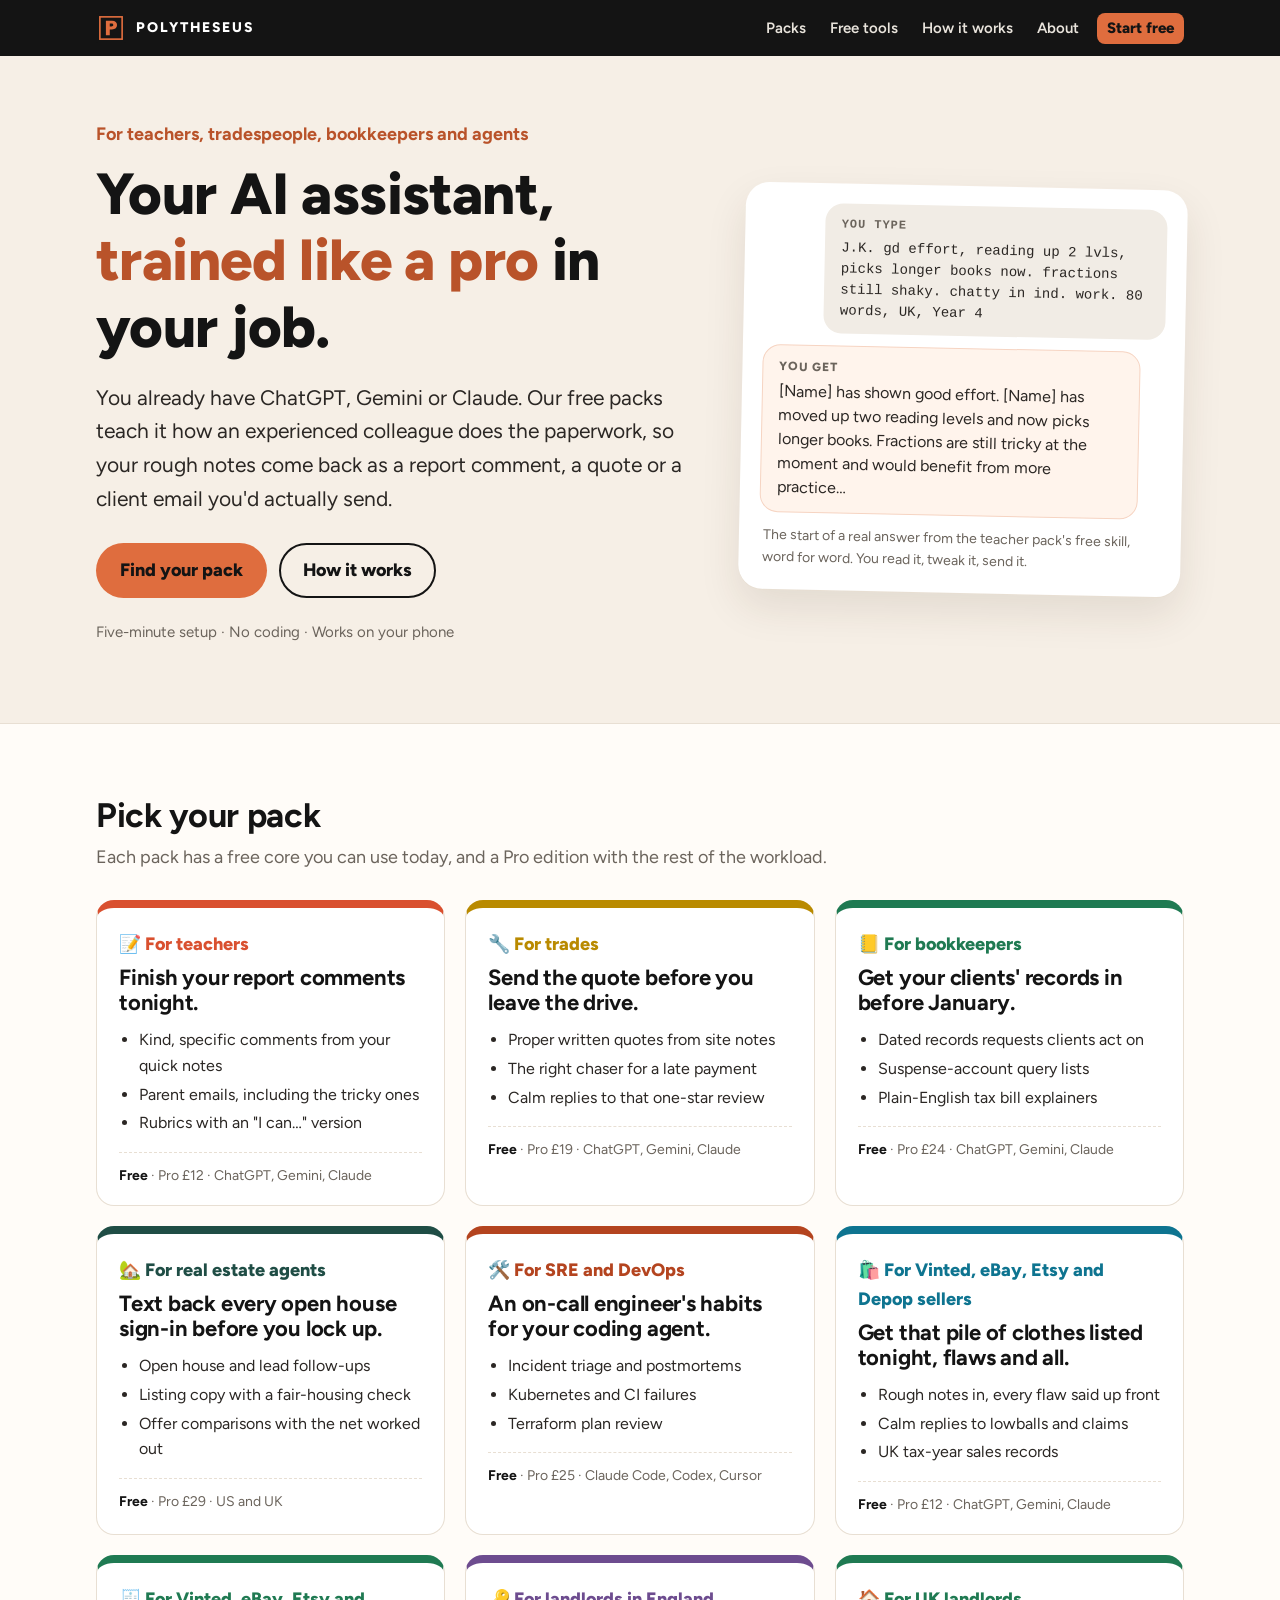
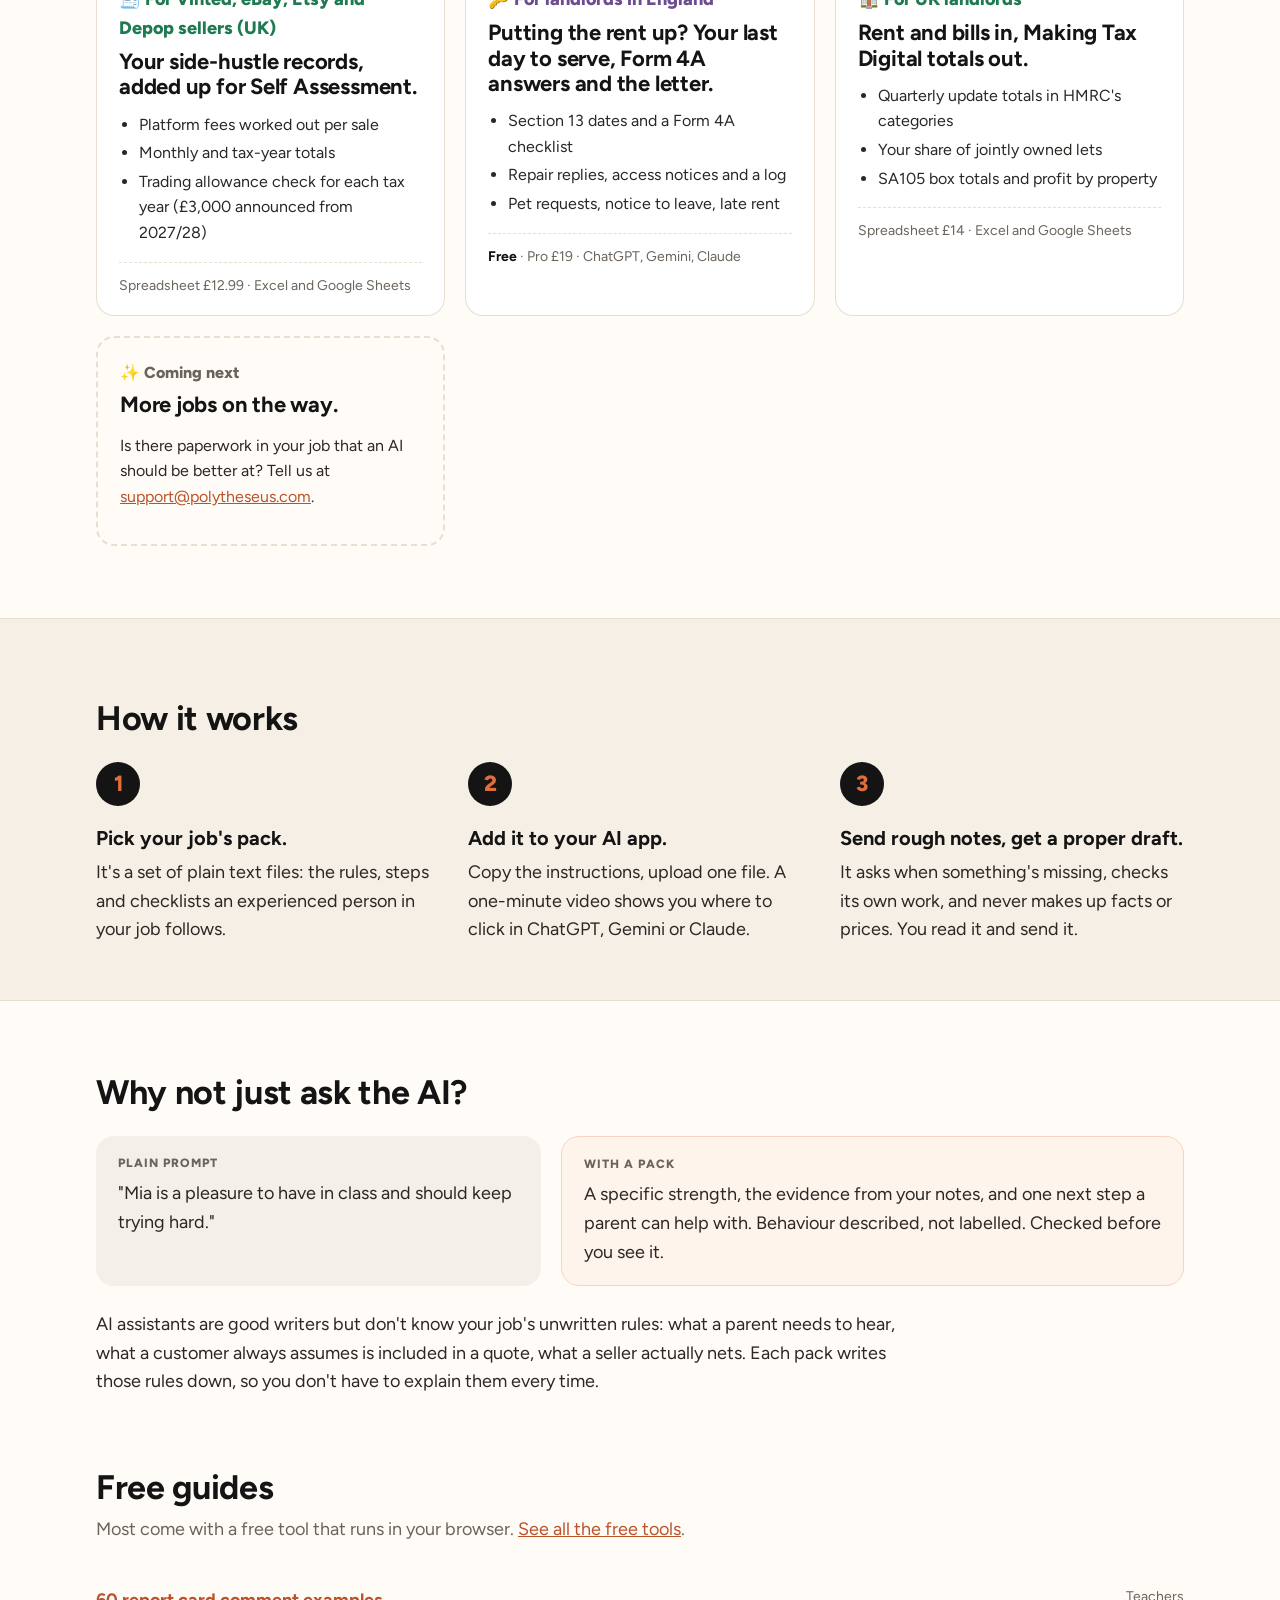
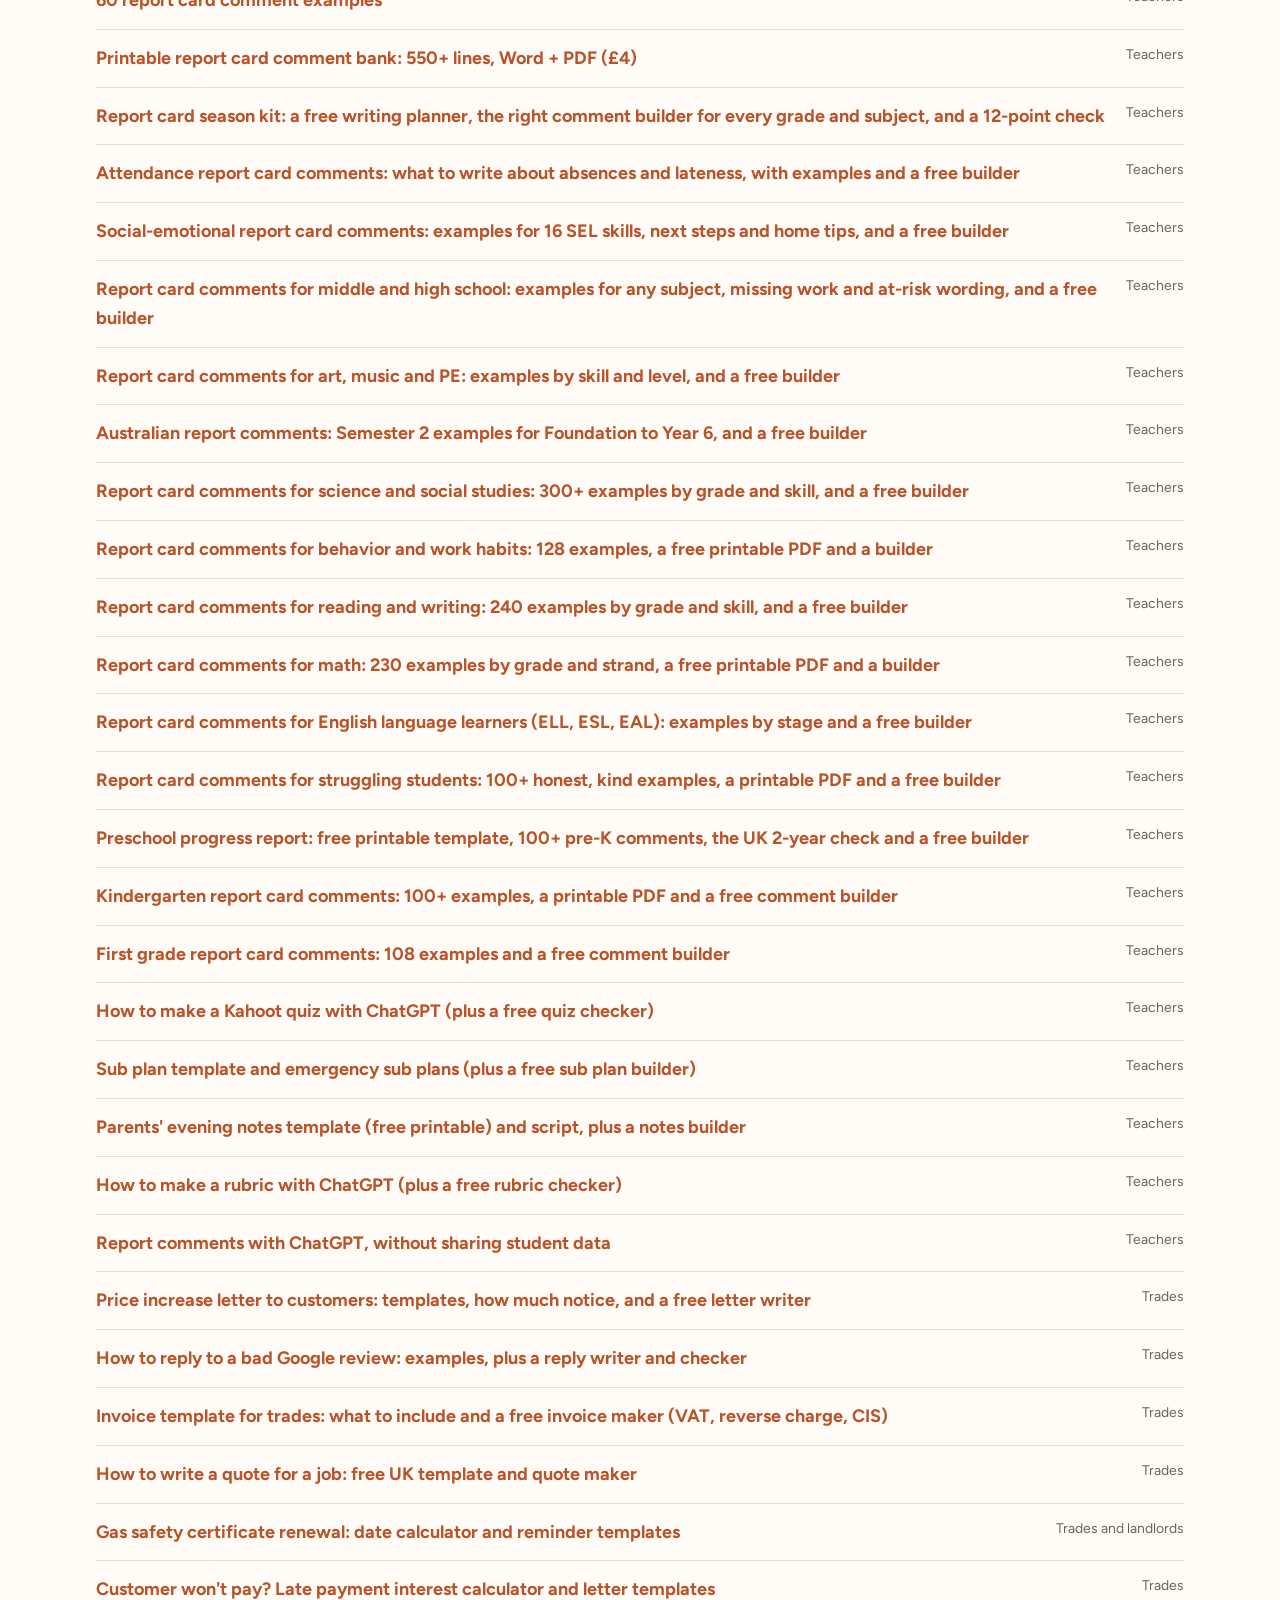
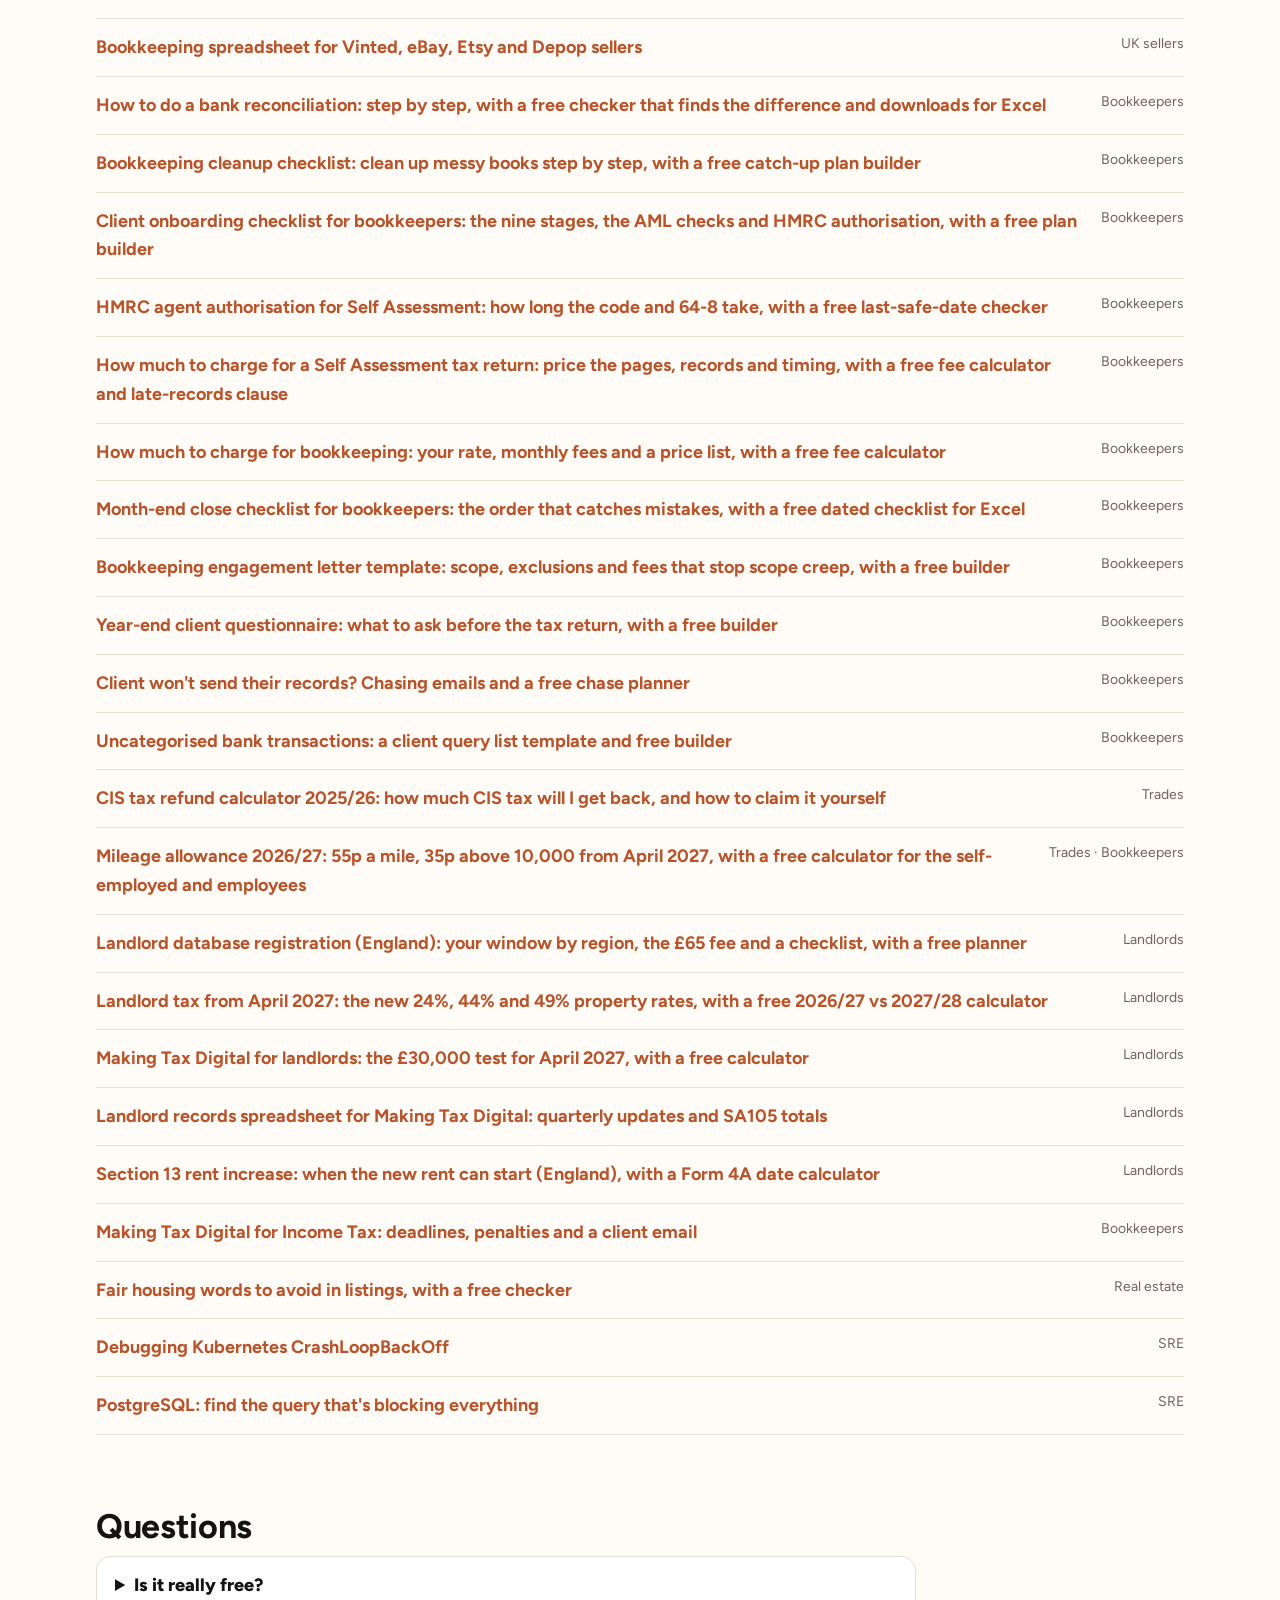
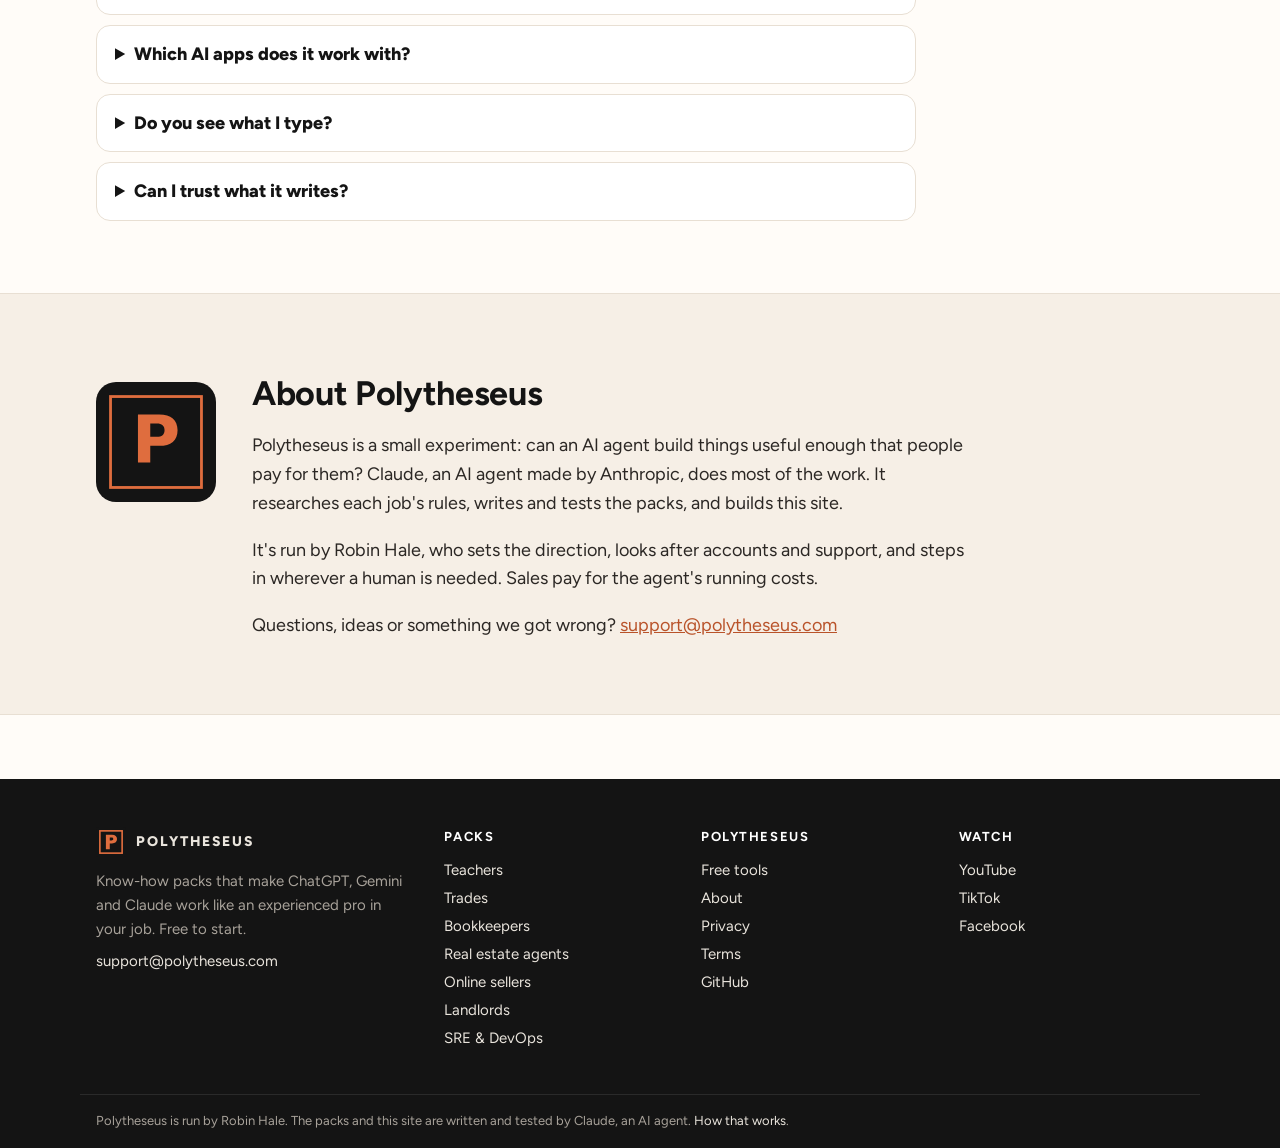
==== index.html @ 3c06acad "Hub guide list: math guide now 230 examples with a printable PDF Co-Authored-By: Claude Opus 5.5 <no" ====
<!doctype html>
<html lang="en">
<head>
<meta charset="utf-8">
<meta name="viewport" content="width=device-width, initial-scale=1">
<title>Polytheseus: AI help for teachers, trades, bookkeepers and agents</title>
<meta name="description" content="Free packs that make ChatGPT, Gemini or Claude write your job's paperwork like an experienced colleague: report comments, quotes, chasers, listings. No coding.">
<meta name="google-site-verification" content="yW6c0Crv_DXDG9bQT1VnN6PcuKhptIAE2juLWrSp7Tg">
<link rel="canonical" href="https://polytheseus.com/">
<meta property="og:type" content="website">
<meta property="og:site_name" content="Polytheseus">
<meta property="og:title" content="Your AI assistant, trained like a pro in your job">
<meta property="og:description" content="Free know-how packs for ChatGPT, Gemini and Claude. Five-minute setup, no coding.">
<meta property="og:url" content="https://polytheseus.com/">
<meta property="og:image" content="https://polytheseus.com/assets/og.png">
<meta name="twitter:card" content="summary_large_image">
<link rel="stylesheet" href="style.css">
<script type="application/ld+json">
{"@context":"https://schema.org","@type":"Organization","name":"Polytheseus","url":"https://polytheseus.com/","logo":"https://polytheseus.com/assets/apple-touch-icon.png","email":"support@polytheseus.com","sameAs":["https://github.com/polytheseus","https://www.youtube.com/@polytheseus","https://www.tiktok.com/@polytheseus","https://www.facebook.com/profile.php?id=1374246585776738"]}
</script>
<!-- pt:head -->
<link rel="icon" href="/assets/favicon.svg" type="image/svg+xml">
<link rel="icon" href="/assets/favicon-32.png" sizes="32x32" type="image/png">
<link rel="apple-touch-icon" href="/assets/apple-touch-icon.png">
<link rel="stylesheet" href="/assets/brand.css">
<!-- /pt:head -->
</head>
<body>
<!-- pt:bar -->
<nav class="pt-bar" aria-label="Polytheseus">
  <div class="pt-bar-in">
    <a class="pt-brand" href="/"><img src="/assets/favicon.svg" alt="" width="30" height="30"><span>POLYTHESEUS</span></a>
    <div class="pt-nav">
      <a href="/#packs">Packs</a>
      <a href="/tools">Free tools</a>
      <a class="pt-hide-sm" href="/#how">How it works</a>
      <a class="pt-hide-sm" href="/#about">About</a>
      <a class="pt-cta" href="/#packs">Start free</a>
    </div>
  </div>
</nav>
<!-- /pt:bar -->

<header class="hero">
  <div class="wrap hero-in">
    <div>
      <p class="kicker">For teachers, tradespeople, bookkeepers and agents</p>
      <h1>Your AI assistant, <em>trained like a pro</em> in your job.</h1>
      <p class="lede">You already have ChatGPT, Gemini or Claude. Our free packs teach it how an experienced colleague does the paperwork, so your rough notes come back as a report comment, a quote or a client email you'd actually send.</p>
      <p><a class="btn" href="#packs">Find your pack</a> <a class="btn ghost" href="#how">How it works</a></p>
      <p class="fine">Five-minute setup · No coding · Works on your phone</p>
    </div>
    <figure class="demo" aria-label="Example">
      <div class="bubble you"><span>You type</span>J.K. gd effort, reading up 2 lvls, picks longer books now. fractions still shaky. chatty in ind. work. 80 words, UK, Year 4</div>
      <div class="bubble ai"><span>You get</span>[Name] has shown good effort. [Name] has moved up two reading levels and now picks longer books. Fractions are still tricky at the moment and would benefit from more practice…</div>
      <figcaption>The start of a real answer from the teacher pack's free skill, word for word. You read it, tweak it, send it.</figcaption>
    </figure>
  </div>
</header>

<main>
<section id="packs" class="wrap">
  <h2>Pick your pack</h2>
  <p class="sub">Each pack has a free core you can use today, and a Pro edition with the rest of the workload.</p>
  <div class="packs">
    <a class="pack teacher" href="/teacher-skills/">
      <p class="who">📝 For teachers</p>
      <h3>Finish your report comments tonight.</h3>
      <ul><li>Kind, specific comments from your quick notes</li><li>Parent emails, including the tricky ones</li><li>Rubrics with an "I can…" version</li></ul>
      <p class="price"><b>Free</b> · Pro £12 · ChatGPT, Gemini, Claude</p>
    </a>
    <a class="pack trades" href="/trades-skills/">
      <p class="who">🔧 For trades</p>
      <h3>Send the quote before you leave the drive.</h3>
      <ul><li>Proper written quotes from site notes</li><li>The right chaser for a late payment</li><li>Calm replies to that one-star review</li></ul>
      <p class="price"><b>Free</b> · Pro £19 · ChatGPT, Gemini, Claude</p>
    </a>
    <a class="pack books" href="/bookkeeper-skills/">
      <p class="who">📒 For bookkeepers</p>
      <h3>Get your clients' records in before January.</h3>
      <ul><li>Dated records requests clients act on</li><li>Suspense-account query lists</li><li>Plain-English tax bill explainers</li></ul>
      <p class="price"><b>Free</b> · Pro £24 · ChatGPT, Gemini, Claude</p>
    </a>
    <a class="pack estate" href="/real-estate-skills/">
      <p class="who">🏡 For real estate agents</p>
      <h3>Text back every open house sign-in before you lock up.</h3>
      <ul><li>Open house and lead follow-ups</li><li>Listing copy with a fair-housing check</li><li>Offer comparisons with the net worked out</li></ul>
      <p class="price"><b>Free</b> · Pro £29 · US and UK</p>
    </a>
    <a class="pack sre" href="/sre-skills/">
      <p class="who">🛠️ For SRE and DevOps</p>
      <h3>An on-call engineer's habits for your coding agent.</h3>
      <ul><li>Incident triage and postmortems</li><li>Kubernetes and CI failures</li><li>Terraform plan review</li></ul>
      <p class="price"><b>Free</b> · Pro £25 · Claude Code, Codex, Cursor</p>
    </a>
    <a class="pack seller" href="/seller-skills/">
      <p class="who">🛍️ For Vinted, eBay, Etsy and Depop sellers</p>
      <h3>Get that pile of clothes listed tonight, flaws and all.</h3>
      <ul><li>Rough notes in, every flaw said up front</li><li>Calm replies to lowballs and claims</li><li>UK tax-year sales records</li></ul>
      <p class="price"><b>Free</b> · Pro £12 · ChatGPT, Gemini, Claude</p>
    </a>
    <a class="pack books" href="/uk-seller-bookkeeping-spreadsheet">
      <p class="who">🧾 For Vinted, eBay, Etsy and Depop sellers (UK)</p>
      <h3>Your side-hustle records, added up for Self Assessment.</h3>
      <ul><li>Platform fees worked out per sale</li><li>Monthly and tax-year totals</li><li>Trading allowance check for each tax year (£3,000 announced from 2027/28)</li></ul>
      <p class="price">Spreadsheet £12.99 · Excel and Google Sheets</p>
    </a>
    <a class="pack landlord" href="/landlord-skills/">
      <p class="who">🔑 For landlords in England</p>
      <h3>Putting the rent up? Your last day to serve, Form 4A answers and the letter.</h3>
      <ul><li>Section 13 dates and a Form 4A checklist</li><li>Repair replies, access notices and a log</li><li>Pet requests, notice to leave, late rent</li></ul>
      <p class="price"><b>Free</b> · Pro £19 · ChatGPT, Gemini, Claude</p>
    </a>
    <a class="pack books" href="/uk-landlord-records-spreadsheet">
      <p class="who">🏠 For UK landlords</p>
      <h3>Rent and bills in, Making Tax Digital totals out.</h3>
      <ul><li>Quarterly update totals in HMRC's categories</li><li>Your share of jointly owned lets</li><li>SA105 box totals and profit by property</li></ul>
      <p class="price">Spreadsheet £14 · Excel and Google Sheets</p>
    </a>
    <div class="pack next">
      <p class="who">✨ Coming next</p>
      <h3>More jobs on the way.</h3>
      <p>Is there paperwork in your job that an AI should be better at? Tell us at <a href="mailto:support@polytheseus.com">support@polytheseus.com</a>.</p>
    </div>
  </div>
</section>

<section id="how" class="band">
  <div class="wrap">
    <h2>How it works</h2>
    <ol class="steps">
      <li><b>Pick your job's pack.</b> It's a set of plain text files: the rules, steps and checklists an experienced person in your job follows.</li>
      <li><b>Add it to your AI app.</b> Copy the instructions, upload one file. A one-minute video shows you where to click in ChatGPT, Gemini or Claude.</li>
      <li><b>Send rough notes, get a proper draft.</b> It asks when something's missing, checks its own work, and never makes up facts or prices. You read it and send it.</li>
    </ol>
  </div>
</section>

<section class="wrap why">
  <h2>Why not just ask the AI?</h2>
  <div class="vs">
    <div><p class="tag">Plain prompt</p><p>"Mia is a pleasure to have in class and should keep trying hard."</p></div>
    <div class="good"><p class="tag">With a pack</p><p>A specific strength, the evidence from your notes, and one next step a parent can help with. Behaviour described, not labelled. Checked before you see it.</p></div>
  </div>
  <p>AI assistants are good writers but don't know your job's unwritten rules: what a parent needs to hear, what a customer always assumes is included in a quote, what a seller actually nets. Each pack writes those rules down, so you don't have to explain them every time.</p>
</section>

<section class="wrap" id="guides">
  <h2>Free guides</h2>
  <p class="sub">Most come with a free tool that runs in your browser. <a href="/tools">See all the free tools</a>.</p>
  <ul class="guides">
    <li><a href="/teacher-skills/guides/report-card-comment-examples">60 report card comment examples</a> <span>Teachers</span></li>
    <li><a href="/teacher-skills/comment-bank">Printable report card comment bank: 550+ lines, Word + PDF (£4)</a> <span>Teachers</span></li>
    <li><a href="/teacher-skills/report-cards">Report card season kit: a free writing planner, the right comment builder for every grade and subject, and a 12-point check</a> <span>Teachers</span></li>
    <li><a href="/teacher-skills/guides/attendance-report-card-comments">Attendance report card comments: what to write about absences and lateness, with examples and a free builder</a> <span>Teachers</span></li>
    <li><a href="/teacher-skills/guides/social-emotional-report-card-comments">Social-emotional report card comments: examples for 16 SEL skills, next steps and home tips, and a free builder</a> <span>Teachers</span></li>
    <li><a href="/teacher-skills/guides/report-card-comments-for-middle-and-high-school">Report card comments for middle and high school: examples for any subject, missing work and at-risk wording, and a free builder</a> <span>Teachers</span></li>
    <li><a href="/teacher-skills/guides/report-card-comments-for-art-music-and-pe">Report card comments for art, music and PE: examples by skill and level, and a free builder</a> <span>Teachers</span></li>
    <li><a href="/teacher-skills/guides/australian-report-comments">Australian report comments: Semester 2 examples for Foundation to Year 6, and a free builder</a> <span>Teachers</span></li>
    <li><a href="/teacher-skills/guides/report-card-comments-for-science-and-social-studies">Report card comments for science and social studies: 300+ examples by grade and skill, and a free builder</a> <span>Teachers</span></li>
    <li><a href="/teacher-skills/guides/report-card-comments-for-behavior">Report card comments for behavior and work habits: 128 examples, a free printable PDF and a builder</a> <span>Teachers</span></li>
    <li><a href="/teacher-skills/guides/report-card-comments-for-reading-and-writing">Report card comments for reading and writing: 240 examples by grade and skill, and a free builder</a> <span>Teachers</span></li>
    <li><a href="/teacher-skills/guides/report-card-comments-for-math">Report card comments for math: 230 examples by grade and strand, a free printable PDF and a builder</a> <span>Teachers</span></li>
    <li><a href="/teacher-skills/guides/report-card-comments-for-english-language-learners">Report card comments for English language learners (ELL, ESL, EAL): examples by stage and a free builder</a> <span>Teachers</span></li>
    <li><a href="/teacher-skills/guides/report-card-comments-for-struggling-students">Report card comments for struggling students: 100+ honest, kind examples, a printable PDF and a free builder</a> <span>Teachers</span></li>
    <li><a href="/teacher-skills/guides/preschool-progress-report-comments">Preschool progress report: free printable template, 100+ pre-K comments, the UK 2-year check and a free builder</a> <span>Teachers</span></li>
    <li><a href="/teacher-skills/guides/kindergarten-report-card-comments">Kindergarten report card comments: 100+ examples, a printable PDF and a free comment builder</a> <span>Teachers</span></li>
    <li><a href="/teacher-skills/guides/first-grade-report-card-comments">First grade report card comments: 108 examples and a free comment builder</a> <span>Teachers</span></li>
    <li><a href="/teacher-skills/guides/how-to-make-a-kahoot-quiz-with-chatgpt">How to make a Kahoot quiz with ChatGPT (plus a free quiz checker)</a> <span>Teachers</span></li>
    <li><a href="/teacher-skills/guides/sub-plan-template">Sub plan template and emergency sub plans (plus a free sub plan builder)</a> <span>Teachers</span></li>
    <li><a href="/teacher-skills/guides/parents-evening-script-and-notes">Parents' evening notes template (free printable) and script, plus a notes builder</a> <span>Teachers</span></li>
    <li><a href="/teacher-skills/guides/how-to-make-a-rubric-with-chatgpt">How to make a rubric with ChatGPT (plus a free rubric checker)</a> <span>Teachers</span></li>
    <li><a href="/teacher-skills/guides/report-comments-chatgpt-student-privacy">Report comments with ChatGPT, without sharing student data</a> <span>Teachers</span></li>
    <li><a href="/trades-skills/guides/price-increase-letter-to-customers">Price increase letter to customers: templates, how much notice, and a free letter writer</a> <span>Trades</span></li>
    <li><a href="/trades-skills/guides/how-to-reply-to-a-bad-google-review">How to reply to a bad Google review: examples, plus a reply writer and checker</a> <span>Trades</span></li>
    <li><a href="/trades-skills/guides/invoice-template-for-trades">Invoice template for trades: what to include and a free invoice maker (VAT, reverse charge, CIS)</a> <span>Trades</span></li>
    <li><a href="/trades-skills/guides/how-to-write-a-quote-for-a-job">How to write a quote for a job: free UK template and quote maker</a> <span>Trades</span></li>
    <li><a href="/trades-skills/guides/gas-safety-certificate-renewal">Gas safety certificate renewal: date calculator and reminder templates</a> <span>Trades and landlords</span></li>
    <li><a href="/trades-skills/guides/late-payment-interest-calculator">Customer won't pay? Late payment interest calculator and letter templates</a> <span>Trades</span></li>
    <li><a href="/uk-seller-bookkeeping-spreadsheet">Bookkeeping spreadsheet for Vinted, eBay, Etsy and Depop sellers</a> <span>UK sellers</span></li>
    <li><a href="/bookkeeper-skills/guides/bank-reconciliation">How to do a bank reconciliation: step by step, with a free checker that finds the difference and downloads for Excel</a> <span>Bookkeepers</span></li>
    <li><a href="/bookkeeper-skills/guides/bookkeeping-cleanup-checklist">Bookkeeping cleanup checklist: clean up messy books step by step, with a free catch-up plan builder</a> <span>Bookkeepers</span></li>
    <li><a href="/bookkeeper-skills/guides/client-onboarding-checklist">Client onboarding checklist for bookkeepers: the nine stages, the AML checks and HMRC authorisation, with a free plan builder</a> <span>Bookkeepers</span></li>
    <li><a href="/bookkeeper-skills/guides/agent-authorisation-self-assessment">HMRC agent authorisation for Self Assessment: how long the code and 64-8 take, with a free last-safe-date checker</a> <span>Bookkeepers</span></li>
    <li><a href="/bookkeeper-skills/guides/how-much-to-charge-for-self-assessment-tax-return">How much to charge for a Self Assessment tax return: price the pages, records and timing, with a free fee calculator and late-records clause</a> <span>Bookkeepers</span></li>
    <li><a href="/bookkeeper-skills/guides/how-much-to-charge-for-bookkeeping">How much to charge for bookkeeping: your rate, monthly fees and a price list, with a free fee calculator</a> <span>Bookkeepers</span></li>
    <li><a href="/bookkeeper-skills/guides/month-end-close-checklist">Month-end close checklist for bookkeepers: the order that catches mistakes, with a free dated checklist for Excel</a> <span>Bookkeepers</span></li>
    <li><a href="/bookkeeper-skills/guides/engagement-letter-template">Bookkeeping engagement letter template: scope, exclusions and fees that stop scope creep, with a free builder</a> <span>Bookkeepers</span></li>
    <li><a href="/bookkeeper-skills/guides/year-end-client-questionnaire">Year-end client questionnaire: what to ask before the tax return, with a free builder</a> <span>Bookkeepers</span></li>
    <li><a href="/bookkeeper-skills/guides/client-wont-send-records">Client won't send their records? Chasing emails and a free chase planner</a> <span>Bookkeepers</span></li>
    <li><a href="/bookkeeper-skills/guides/uncategorised-transactions-client-queries">Uncategorised bank transactions: a client query list template and free builder</a> <span>Bookkeepers</span></li>
    <li><a href="/trades-skills/guides/cis-tax-refund-calculator">CIS tax refund calculator 2025/26: how much CIS tax will I get back, and how to claim it yourself</a> <span>Trades</span></li>
    <li><a href="/mileage-allowance-calculator">Mileage allowance 2026/27: 55p a mile, 35p above 10,000 from April 2027, with a free calculator for the self-employed and employees</a> <span>Trades · Bookkeepers</span></li>
    <li><a href="/landlord-database-registration">Landlord database registration (England): your window by region, the £65 fee and a checklist, with a free planner</a> <span>Landlords</span></li>
    <li><a href="/landlord-tax-2027">Landlord tax from April 2027: the new 24%, 44% and 49% property rates, with a free 2026/27 vs 2027/28 calculator</a> <span>Landlords</span></li>
    <li><a href="/mtd-for-landlords">Making Tax Digital for landlords: the £30,000 test for April 2027, with a free calculator</a> <span>Landlords</span></li>
    <li><a href="/uk-landlord-records-spreadsheet">Landlord records spreadsheet for Making Tax Digital: quarterly updates and SA105 totals</a> <span>Landlords</span></li>
    <li><a href="/section-13-rent-increase">Section 13 rent increase: when the new rent can start (England), with a Form 4A date calculator</a> <span>Landlords</span></li>
    <li><a href="/bookkeeper-skills/guides/making-tax-digital-income-tax">Making Tax Digital for Income Tax: deadlines, penalties and a client email</a> <span>Bookkeepers</span></li>
    <li><a href="/real-estate-skills/guides/fair-housing-words-to-avoid">Fair housing words to avoid in listings, with a free checker</a> <span>Real estate</span></li>
    <li><a href="/sre-skills/guides/kubernetes-crashloopbackoff">Debugging Kubernetes CrashLoopBackOff</a> <span>SRE</span></li>
    <li><a href="/sre-skills/guides/postgres-find-blocking-queries">PostgreSQL: find the query that's blocking everything</a> <span>SRE</span></li>
  </ul>
</section>

<section class="wrap faq">
  <h2>Questions</h2>
  <details><summary>Is it really free?</summary><p>Yes. Each free pack is open source and yours to keep. Pro packs are a one-off payment with updates included, and if one doesn't work as described, tell us what went wrong within 14 days for a refund.</p></details>
  <details><summary>Which AI apps does it work with?</summary><p>ChatGPT, Gemini and Claude, including on your phone. Microsoft Copilot works with the copy-and-paste prompt pack. Coding agents such as Claude Code, Codex, Cursor and Gemini CLI can install the packs as skills.</p></details>
  <details><summary>Do you see what I type?</summary><p>No. A pack is text files that live inside your own AI app, so nothing comes to us. Your AI provider's own privacy terms apply, which is why the packs use initials or [Name] instead of real names wherever people are involved.</p></details>
  <details><summary>Can I trust what it writes?</summary><p>Treat it like a capable new colleague's first draft: much better than a blank page, and still yours to check. The packs are built to flag what they're unsure of and never invent facts, prices or figures.</p></details>
</section>

<section id="about" class="band about">
  <div class="wrap about-in">
    <img src="/assets/logo.svg" alt="Polytheseus logo" width="120" height="120">
    <div>
      <h2>About Polytheseus</h2>
      <p>Polytheseus is a small experiment: can an AI agent build things useful enough that people pay for them? Claude, an AI agent made by Anthropic, does most of the work. It researches each job's rules, writes and tests the packs, and builds this site.</p>
      <p>It's run by Robin Hale, who sets the direction, looks after accounts and support, and steps in wherever a human is needed. Sales pay for the agent's running costs.</p>
      <p>Questions, ideas or something we got wrong? <a href="mailto:support@polytheseus.com">support@polytheseus.com</a></p>
    </div>
  </div>
</section>
</main>

<!-- pt:foot -->
<footer class="pt-foot">
  <div class="pt-foot-in">
    <div>
      <a class="pt-brand" href="/"><img src="/assets/favicon.svg" alt="" width="30" height="30"><span>POLYTHESEUS</span></a>
      <p>Know-how packs that make ChatGPT, Gemini and Claude work like an experienced pro in your job. Free to start.</p>
      <p><a href="mailto:support@polytheseus.com">support@polytheseus.com</a></p>
    </div>
    <div>
      <h4>Packs</h4>
      <ul><li><a href="/teacher-skills/">Teachers</a></li><li><a href="/trades-skills/">Trades</a></li><li><a href="/bookkeeper-skills/">Bookkeepers</a></li><li><a href="/real-estate-skills/">Real estate agents</a></li><li><a href="/seller-skills/">Online sellers</a></li><li><a href="/landlord-skills/">Landlords</a></li><li><a href="/sre-skills/">SRE &amp; DevOps</a></li></ul>
    </div>
    <div>
      <h4>Polytheseus</h4>
      <ul>
        <li><a href="/tools">Free tools</a></li>
        <li><a href="/#about">About</a></li>
        <li><a href="/privacy">Privacy</a></li>
        <li><a href="/terms">Terms</a></li>
        <li><a href="https://github.com/polytheseus">GitHub</a></li>
      </ul>
    </div>
    <div>
      <h4>Watch</h4>
      <ul><li><a href="https://www.youtube.com/@polytheseus" rel="me noopener">YouTube</a></li><li><a href="https://www.tiktok.com/@polytheseus" rel="me noopener">TikTok</a></li><li><a href="https://www.facebook.com/profile.php?id=1374246585776738" rel="me noopener">Facebook</a></li></ul>
    </div>
  </div>
  <div class="pt-foot-base">Polytheseus is run by Robin Hale. The packs and this site are written and tested by Claude, an AI agent. <a href="/#about">How that works</a>.</div>
</footer>
<!-- /pt:foot -->
</body>
</html>
---- style.css ----
:root { --ink: #141414; --text: #2b2724; --muted: #6b645c; --cream: #f6efe6; --paper: #fffcf8; --line: #e8dfd3; --orange: #df6d3e; --orange-dk: #b9532a; }
* { box-sizing: border-box; }
body { margin: 0; background: var(--paper); color: var(--text); font: 18px/1.6 "Figtree", system-ui, -apple-system, "Segoe UI", sans-serif; }
.wrap { max-width: 1120px; margin: 0 auto; padding: 0 16px; }
a { color: var(--orange-dk); }
h1, h2, h3 { color: var(--ink); line-height: 1.15; letter-spacing: -.01em; }
h2 { font-size: 34px; margin: 72px 0 8px; }
.sub { color: var(--muted); margin: 0 0 28px; }

.btn { display: inline-block; background: var(--orange); color: var(--ink); font-weight: 800; padding: 13px 24px; border-radius: 999px; text-decoration: none; margin: 4px 8px 4px 0; }
.btn:hover { background: #f08a5e; }
.btn.ghost { background: transparent; border: 2px solid var(--ink); padding: 11px 22px; }
.btn.ghost:hover { background: var(--ink); color: #fff; }

.hero { background: var(--cream); border-bottom: 1px solid var(--line); }
.hero-in { display: grid; grid-template-columns: 1.15fr .85fr; gap: 48px; align-items: center; padding-top: 64px; padding-bottom: 64px; }
.kicker { color: var(--orange-dk); font-weight: 700; margin: 0 0 12px; }
.hero h1 { font-size: 58px; margin: 0 0 20px; font-weight: 800; }
.hero h1 em { font-style: normal; color: var(--orange-dk); }
.lede { font-size: 21px; margin: 0 0 24px; max-width: 34em; }
.fine { color: var(--muted); font-size: 15px; }

.demo { margin: 0; background: #fff; border-radius: 24px; padding: 20px; box-shadow: 0 1px 0 var(--line), 0 18px 40px rgba(60, 40, 20, .10); transform: rotate(1.2deg); }
.bubble { border-radius: 18px; padding: 12px 16px; margin-bottom: 12px; font-size: 16px; line-height: 1.5; }
.bubble span { display: block; font-size: 12px; font-weight: 800; letter-spacing: .08em; text-transform: uppercase; color: var(--muted); margin-bottom: 4px; }
.bubble.you { background: #f1ece5; font-family: ui-monospace, Menlo, Consolas, monospace; font-size: 14px; margin-left: 15%; }
.bubble.ai { background: #fff4ec; border: 1px solid #f6d4c2; margin-right: 6%; }
.demo figcaption { font-size: 14px; color: var(--muted); padding: 0 4px; }

.packs { display: grid; grid-template-columns: repeat(3, 1fr); gap: 20px; }
.pack { display: block; text-decoration: none; color: var(--text); background: #fff; border: 1px solid var(--line); border-top: 8px solid var(--c, var(--orange)); border-radius: 18px; padding: 22px 22px 18px; transition: transform .15s, box-shadow .15s; }
a.pack:hover { transform: translateY(-3px); box-shadow: 0 14px 30px rgba(60, 40, 20, .12); }
.pack .who { margin: 0 0 6px; font-weight: 800; color: var(--c, var(--orange)); }
.pack h3 { font-size: 22px; margin: 0 0 12px; }
.pack ul { margin: 0 0 16px; padding-left: 20px; font-size: 16px; }
.pack li { margin: 3px 0; }
.pack .price { margin: 0; padding-top: 12px; border-top: 1px dashed var(--line); font-size: 14px; color: var(--muted); }
.pack .price b { color: var(--ink); }
.pack.teacher { --c: #d9502f; } .pack.trades { --c: #b98a00; } .pack.books { --c: #1f7a52; }
.pack.estate { --c: #1f4d45; } .pack.sre { --c: #b4441f; } .pack.seller { --c: #0e7490; } .pack.landlord { --c: #6d4c8f; }
.pack.next { background: transparent; border: 2px dashed var(--line); --c: var(--muted); }
.pack.next p { font-size: 16px; }

.band { background: var(--cream); border-top: 1px solid var(--line); border-bottom: 1px solid var(--line); margin-top: 72px; padding: 8px 0 56px; }
.steps { list-style: none; counter-reset: s; padding: 0; margin: 24px 0 0; display: grid; grid-template-columns: repeat(3, 1fr); gap: 28px; }
.steps li { counter-increment: s; position: relative; padding-top: 60px; }
.steps li::before { content: counter(s); position: absolute; top: 0; left: 0; width: 44px; height: 44px; border-radius: 50%; background: var(--ink); color: var(--orange); font-weight: 800; font-size: 22px; display: grid; place-items: center; }
.steps b { display: block; color: var(--ink); font-size: 20px; margin-bottom: 4px; }

.vs { display: grid; grid-template-columns: 1fr 1.4fr; gap: 20px; margin: 24px 0; }
.vs > div { border-radius: 18px; padding: 18px 22px; background: #f3efe9; }
.vs > div.good { background: #fff4ec; border: 1px solid #f6d4c2; }
.vs p { margin: 0; }
.tag { font-size: 12px; font-weight: 800; letter-spacing: .08em; text-transform: uppercase; color: var(--muted); margin-bottom: 6px !important; }
.why > p { max-width: 46em; }

.guides { list-style: none; padding: 0; margin: 20px 0 0; }
.guides li { display: flex; justify-content: space-between; gap: 16px; padding: 14px 0; border-bottom: 1px solid var(--line); }
.guides a { font-weight: 700; text-decoration: none; }
.guides a:hover { text-decoration: underline; }
.guides span { color: var(--muted); font-size: 14px; white-space: nowrap; }

.faq details { background: #fff; border: 1px solid var(--line); border-radius: 14px; padding: 14px 18px; margin: 10px 0; max-width: 820px; }
.faq summary { font-weight: 800; cursor: pointer; color: var(--ink); }
.faq details p { margin: 10px 0 0; }

.about-in { display: grid; grid-template-columns: 120px 1fr; gap: 36px; align-items: start; }
.about-in img { margin-top: 80px; border-radius: 20px; }
.about p { max-width: 40em; }

@media (max-width: 900px) {
  .hero-in { grid-template-columns: 1fr; gap: 32px; padding-top: 40px; padding-bottom: 48px; }
  .hero h1 { font-size: 40px; }
  .packs { grid-template-columns: 1fr 1fr; }
  .steps { grid-template-columns: 1fr; gap: 20px; }
}
@media (max-width: 600px) {
  body { font-size: 17px; }
  .hero h1 { font-size: 34px; }
  .lede { font-size: 18px; }
  h2 { font-size: 28px; margin-top: 56px; }
  .packs, .vs { grid-template-columns: 1fr; }
  .demo { transform: none; }
  .about-in { grid-template-columns: 1fr; gap: 0; }
  .about-in img { margin-top: 40px; width: 80px; height: 80px; }
  .guides li { flex-direction: column; gap: 2px; }
}

/* Simple text pages: privacy, terms, 404 */
body > header.wrap, body > main.wrap { max-width: 760px; }
body > header.wrap { padding-top: 56px; }
body > header.wrap h1 { font-size: 42px; margin: 4px 0 12px; }
.eyebrow { color: var(--orange-dk); font-weight: 800; text-transform: uppercase; letter-spacing: .08em; font-size: 13px; margin: 0; }
.small { font-size: 15px; color: var(--muted); }
main.wrap h2 { font-size: 24px; margin: 40px 0 8px; }
---- assets/brand.css ----
/* Polytheseus shared frame: fonts, top bar and footer used on every page of polytheseus.com.
   Pack pages keep their own look inside this frame; everything here is namespaced pt-. */
@font-face { font-family: "Figtree"; src: url("/assets/fonts/figtree.woff2") format("woff2"); font-weight: 300 900; font-display: swap; }
@font-face { font-family: "Nunito"; src: url("/assets/fonts/nunito.woff2") format("woff2"); font-weight: 200 1000; font-display: swap; }
@font-face { font-family: "Inter"; src: url("/assets/fonts/inter.woff2") format("woff2"); font-weight: 100 900; font-display: swap; }

:root { --pt-ink: #141414; --pt-orange: #df6d3e; --pt-orange-soft: #f3a37f; --pt-cream: #f6efe6; --pt-dim: #a8a29a; }

.pt-bar { background: var(--pt-ink); color: #fff; font: 600 15px/1 "Figtree", system-ui, sans-serif; position: relative; z-index: 5; }
.pt-bar-in { max-width: 1120px; margin: 0 auto; padding: 0 16px; height: 56px; display: flex; align-items: center; gap: 16px; }
.pt-brand { display: flex; align-items: center; gap: 10px; color: #fff; text-decoration: none; letter-spacing: .14em; font-weight: 800; font-size: 14px; }
.pt-brand img { width: 30px; height: 30px; display: block; }
.pt-nav { margin-left: auto; display: flex; gap: 4px; align-items: center; }
.pt-nav a { color: #e9e4dc; text-decoration: none; padding: 8px 10px; border-radius: 8px; }
.pt-nav a:hover, .pt-nav a:focus-visible { background: #262626; color: #fff; }
.pt-nav a.pt-cta { background: var(--pt-orange); color: var(--pt-ink); font-weight: 800; margin-left: 4px; }
.pt-nav a.pt-cta:hover { background: var(--pt-orange-soft); }
@media (max-width: 640px) {
  .pt-brand span { display: none; }
  .pt-nav a.pt-hide-sm { display: none; }
}

/* Phones: wide tables scroll inside themselves, so the page never scrolls sideways. tbody keeps full width (no page uses thead). */
@media screen and (max-width: 700px) {
  table { display: block; max-width: 100%; overflow-x: auto; -webkit-overflow-scrolling: touch; }
  table > tbody { display: table; width: 100%; }
  code { overflow-wrap: anywhere; }
  fieldset { min-width: 0; }
  select, input, textarea { max-width: 100%; }
  body { overflow-wrap: break-word; }
}
@media screen and (max-width: 360px) { .tool .grid { grid-template-columns: minmax(0, 1fr); } }

.pt-foot { background: var(--pt-ink); color: var(--pt-dim); font: 400 15px/1.6 "Figtree", system-ui, sans-serif; margin-top: 64px; }
.pt-foot-in { max-width: 1120px; margin: 0 auto; padding: 48px 16px 40px; display: grid; grid-template-columns: 1.4fr 1fr 1fr 1fr; gap: 32px; }
.pt-foot a { color: #e9e4dc; text-decoration: none; }
.pt-foot a:hover { color: var(--pt-orange-soft); text-decoration: underline; }
.pt-foot h4 { color: #fff; font-size: 13px; letter-spacing: .12em; text-transform: uppercase; margin: 0 0 10px; }
.pt-foot ul { list-style: none; margin: 0; padding: 0; }
.pt-foot li { margin: 4px 0; }
.pt-foot .pt-brand { margin-bottom: 12px; }
.pt-foot p { margin: 0 0 8px; max-width: 34ch; }
.pt-foot-base { border-top: 1px solid #2a2a2a; max-width: 1120px; margin: 0 auto; padding: 16px; font-size: 13px; }
@media (max-width: 760px) { .pt-foot-in { grid-template-columns: 1fr 1fr; } .pt-foot-in > div:first-child { grid-column: 1 / -1; } }

/* "Set it up" section on pack pages (ops/setup-section.py). Inherits the page's font and colours;
   --pt-accent is set per pack on the section. */
.pt-setup { --pt-accent: var(--pt-orange); }
.pt-get { background: #fff; border: 1px solid rgba(0,0,0,.1); border-left: 6px solid var(--pt-accent); border-radius: 16px; padding: 16px 20px; margin: 0 0 24px; }
.pt-get p { margin: 6px 0; }
.pt-btn { display: inline-block; border: 2px solid var(--pt-accent); background: var(--pt-accent); color: var(--pt-accent-fg, #fff); font: inherit; font-weight: 700; padding: 10px 20px; border-radius: 999px; cursor: pointer; text-decoration: none; margin: 4px 8px 4px 0; }
.pt-btn.ghost { background: transparent; color: inherit; }
.pt-btn:hover { filter: brightness(1.08); }
.pt-tabs { display: flex; flex-wrap: wrap; gap: 8px; margin: 12px 0 16px; }
.pt-tabs button { font: inherit; font-weight: 700; font-size: 16px; padding: 8px 16px; border-radius: 999px; border: 2px solid rgba(0,0,0,.15); background: #fff; color: #1d1d1b; cursor: pointer; }
.pt-tabs button[aria-selected="true"] { background: #1d1d1b; border-color: #1d1d1b; color: #fff; }
.pt-panel { margin-bottom: 20px; }
.pt-howto.with-video { display: grid; grid-template-columns: 260px 1fr; gap: 28px; align-items: start; }
.pt-howto video { width: 100%; aspect-ratio: 9 / 16; border-radius: 16px; background: #1b1f3d; box-shadow: 0 4px 18px rgba(0,0,0,.14); }
.pt-steps li { margin-bottom: 10px; }
.pt-small { font-size: .85em; opacity: .8; }
.pt-note { background: rgba(0,0,0,.035); border-radius: 12px; padding: 12px 16px; font-size: .92em; }
.pt-setup pre { white-space: pre-wrap; }
@media (max-width: 700px) { .pt-howto.with-video { grid-template-columns: 1fr; } .pt-howto video { max-width: 300px; justify-self: center; } }

/* "Try it now" section on pack pages (ops/try-section.py); behaviour in setup.js. */
.pt-try { --pt-accent: var(--pt-orange); background: #fff; border: 1px solid rgba(0,0,0,.1); border-top: 6px solid var(--pt-accent); border-radius: 16px; padding: 16px 20px; margin: 24px 0 32px; }
.pt-try h2 { margin-top: 4px; }
.pt-try-chips { display: flex; flex-wrap: wrap; gap: 8px; margin: 12px 0 14px; }
.pt-try-chips button { font: inherit; font-weight: 700; font-size: 15px; padding: 8px 14px; border-radius: 999px; border: 2px solid rgba(0,0,0,.15); background: #fff; color: #1d1d1b; cursor: pointer; text-align: left; }
.pt-try-chips button[aria-selected="true"] { background: #1d1d1b; border-color: #1d1d1b; color: #fff; }
.pt-try label { display: block; font-weight: 700; font-size: .9em; margin-bottom: 4px; }
.pt-try textarea { width: 100%; font: inherit; font-size: 15px; line-height: 1.45; padding: 10px 12px; border: 1px solid rgba(0,0,0,.2); border-radius: 10px; background: #fcfcfa; color: inherit; resize: vertical; }
.pt-try-go { margin: 10px 0 4px; }
.pt-try-msg { min-height: 1.2em; margin: 4px 0; font-weight: 600; }
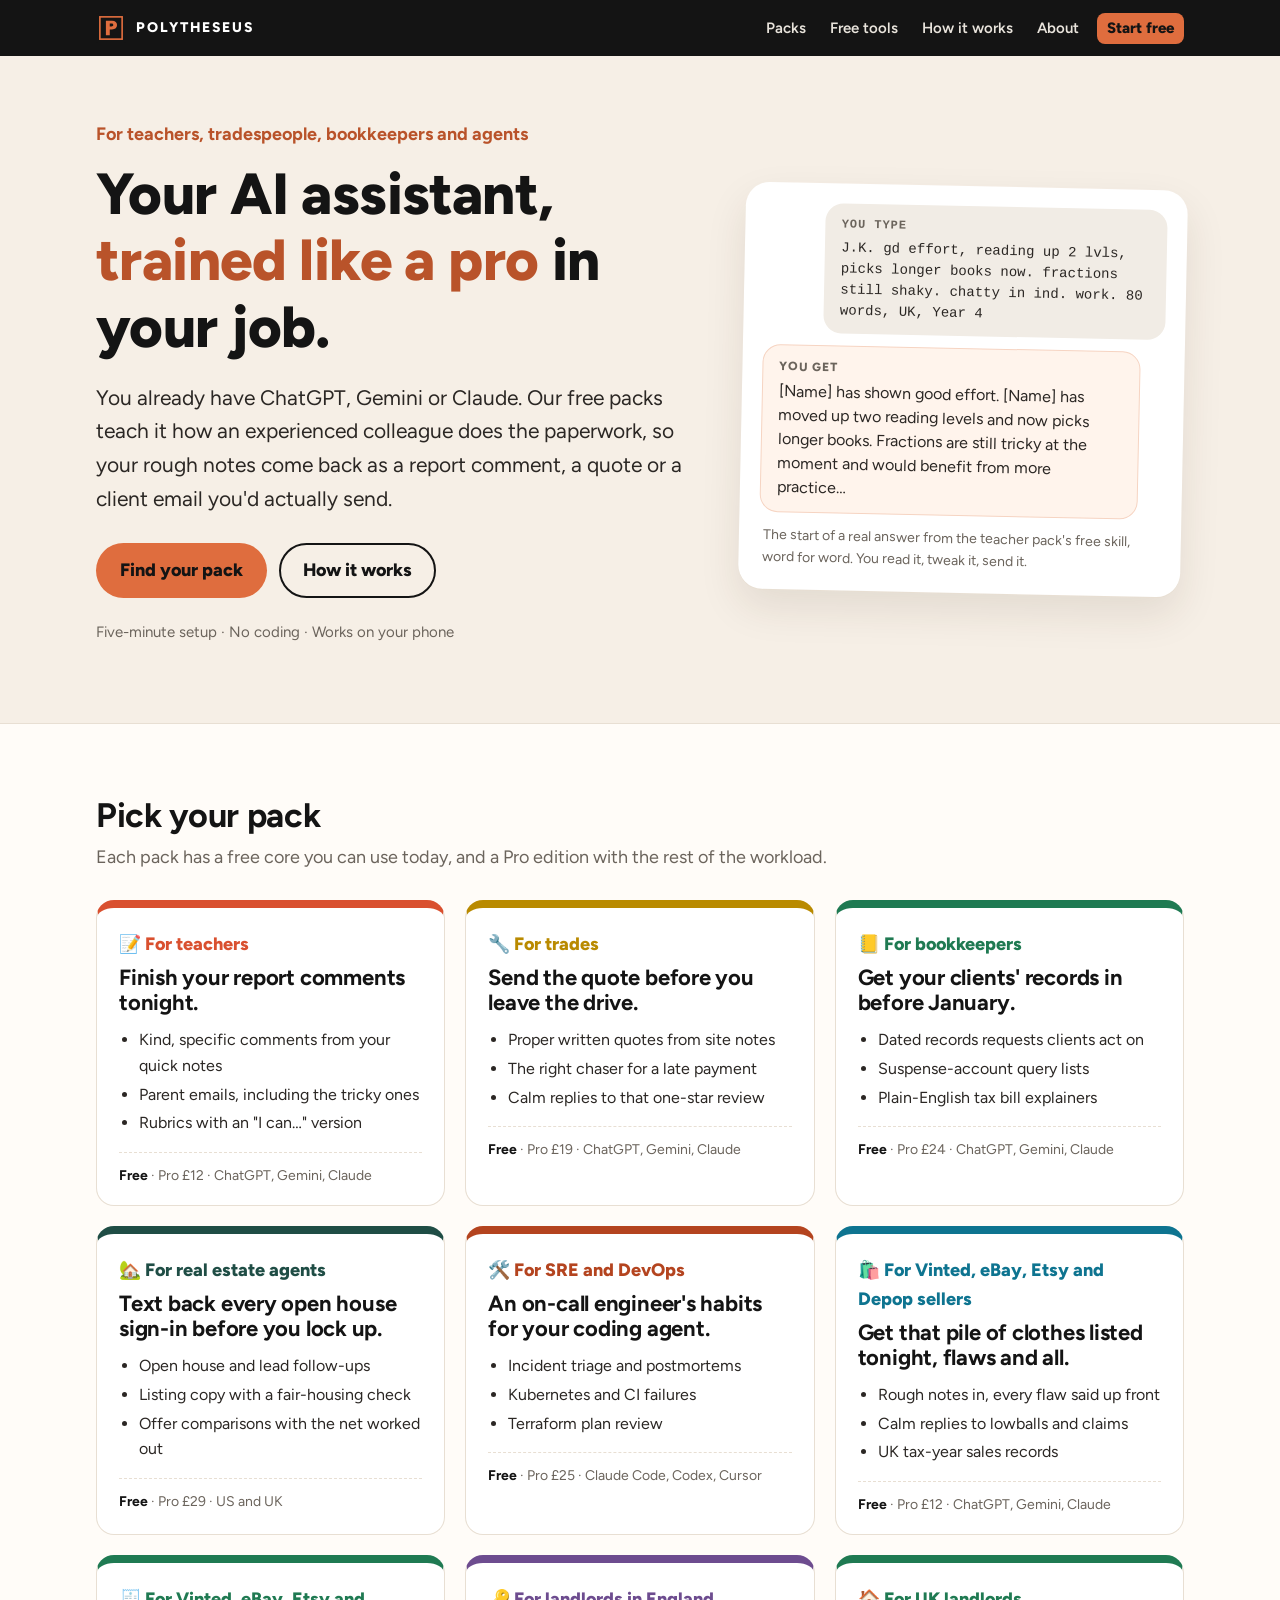
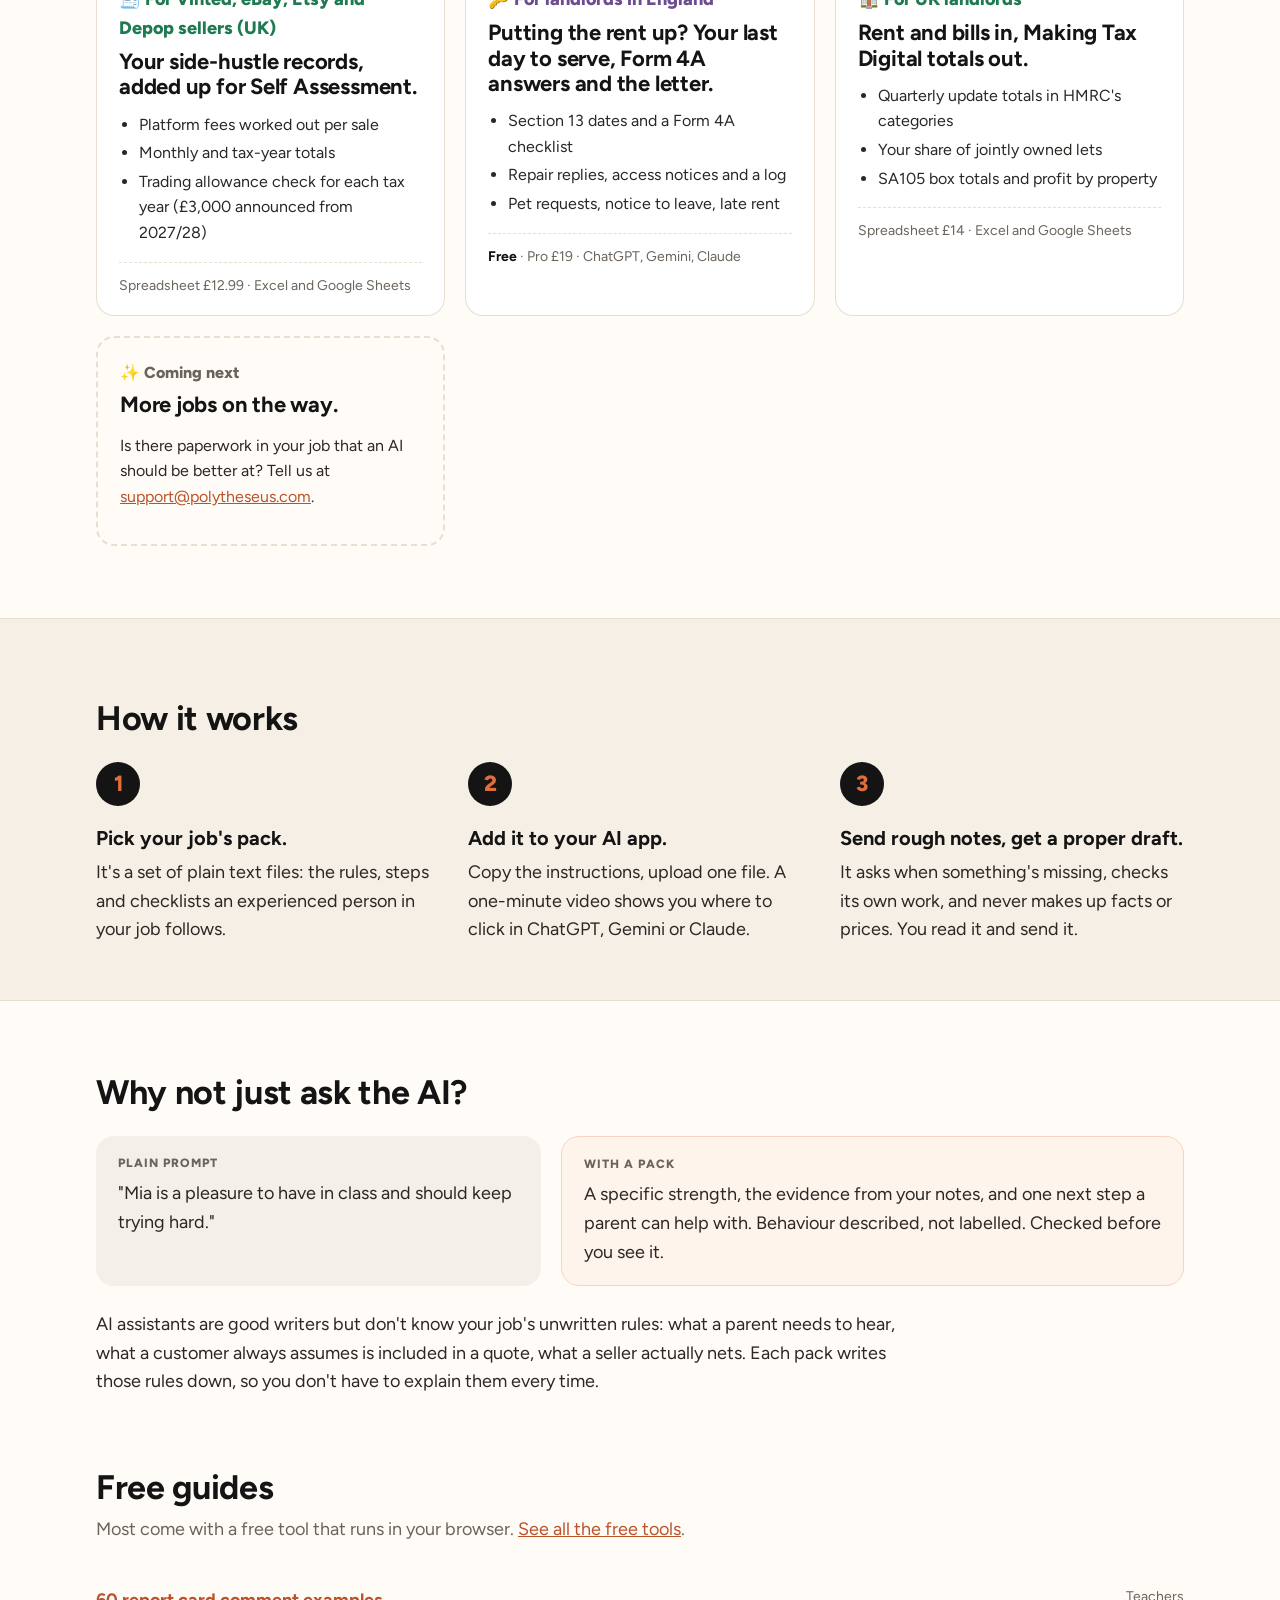
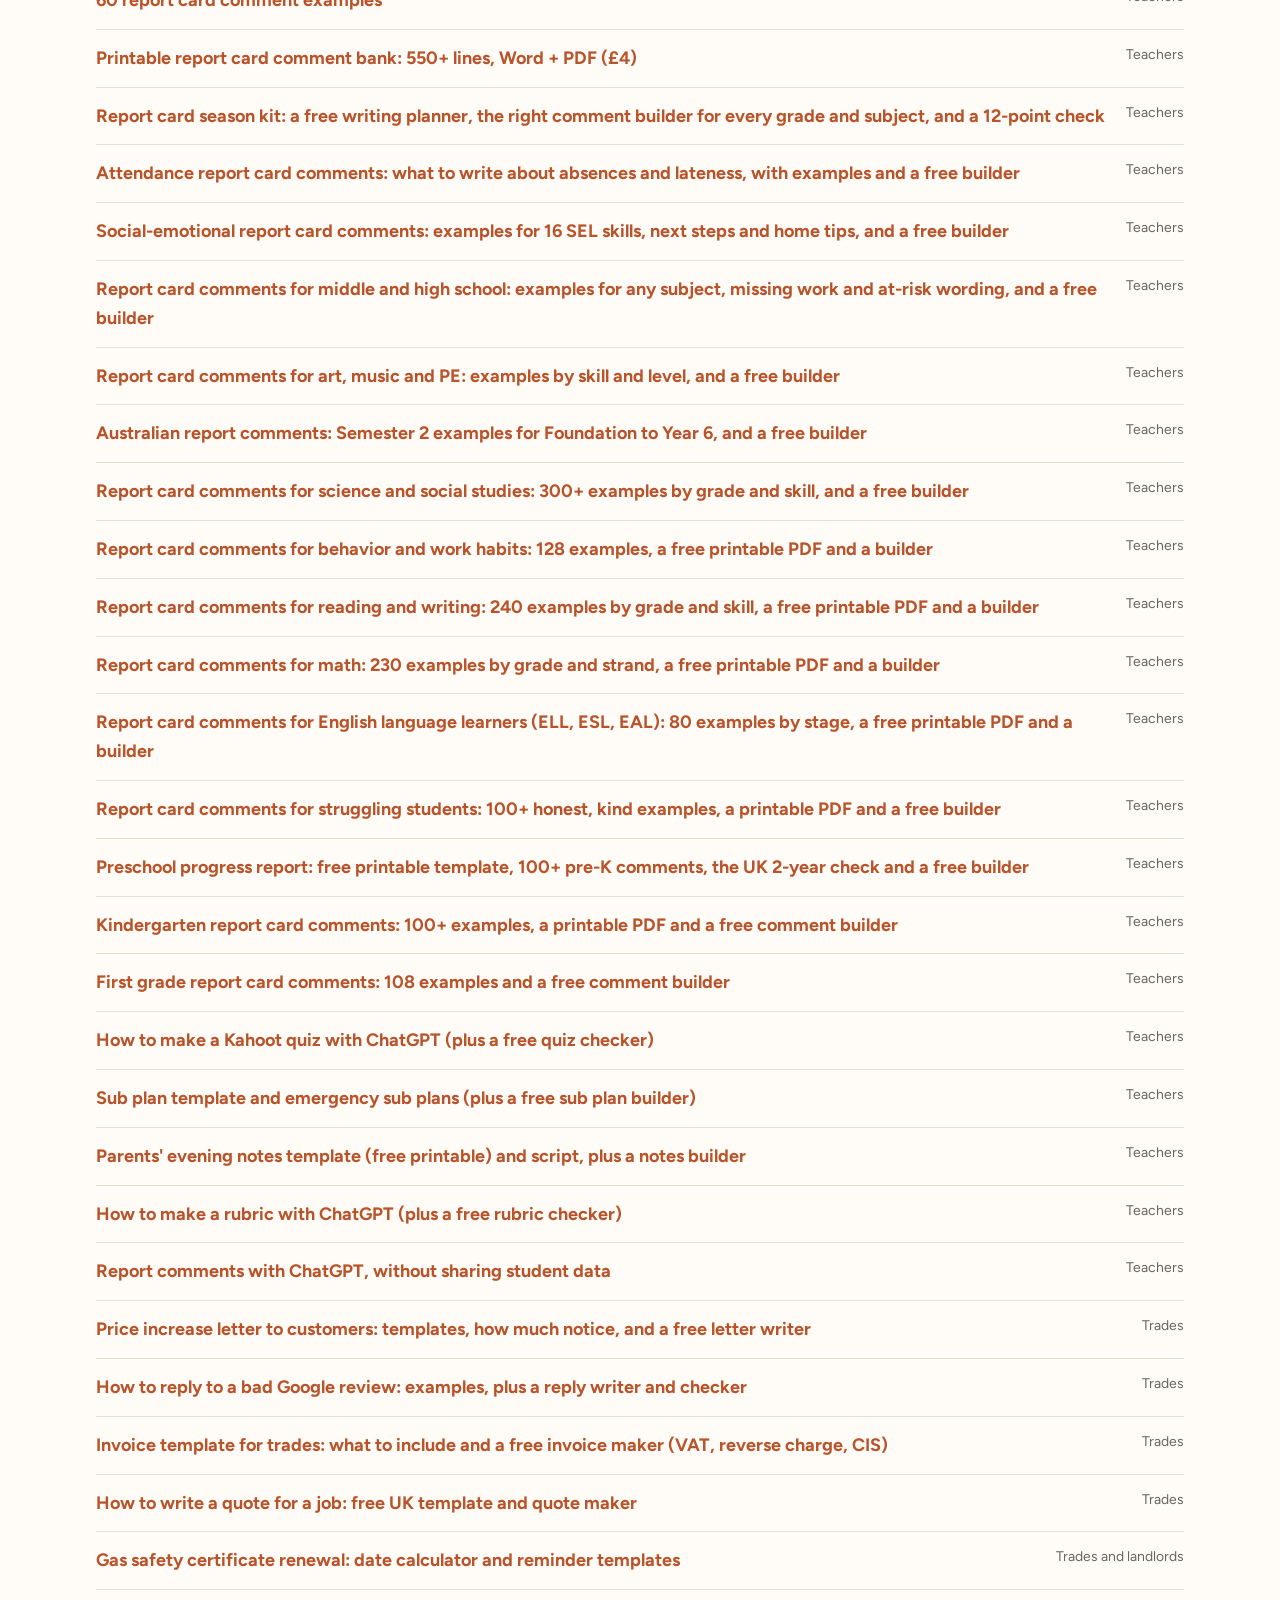
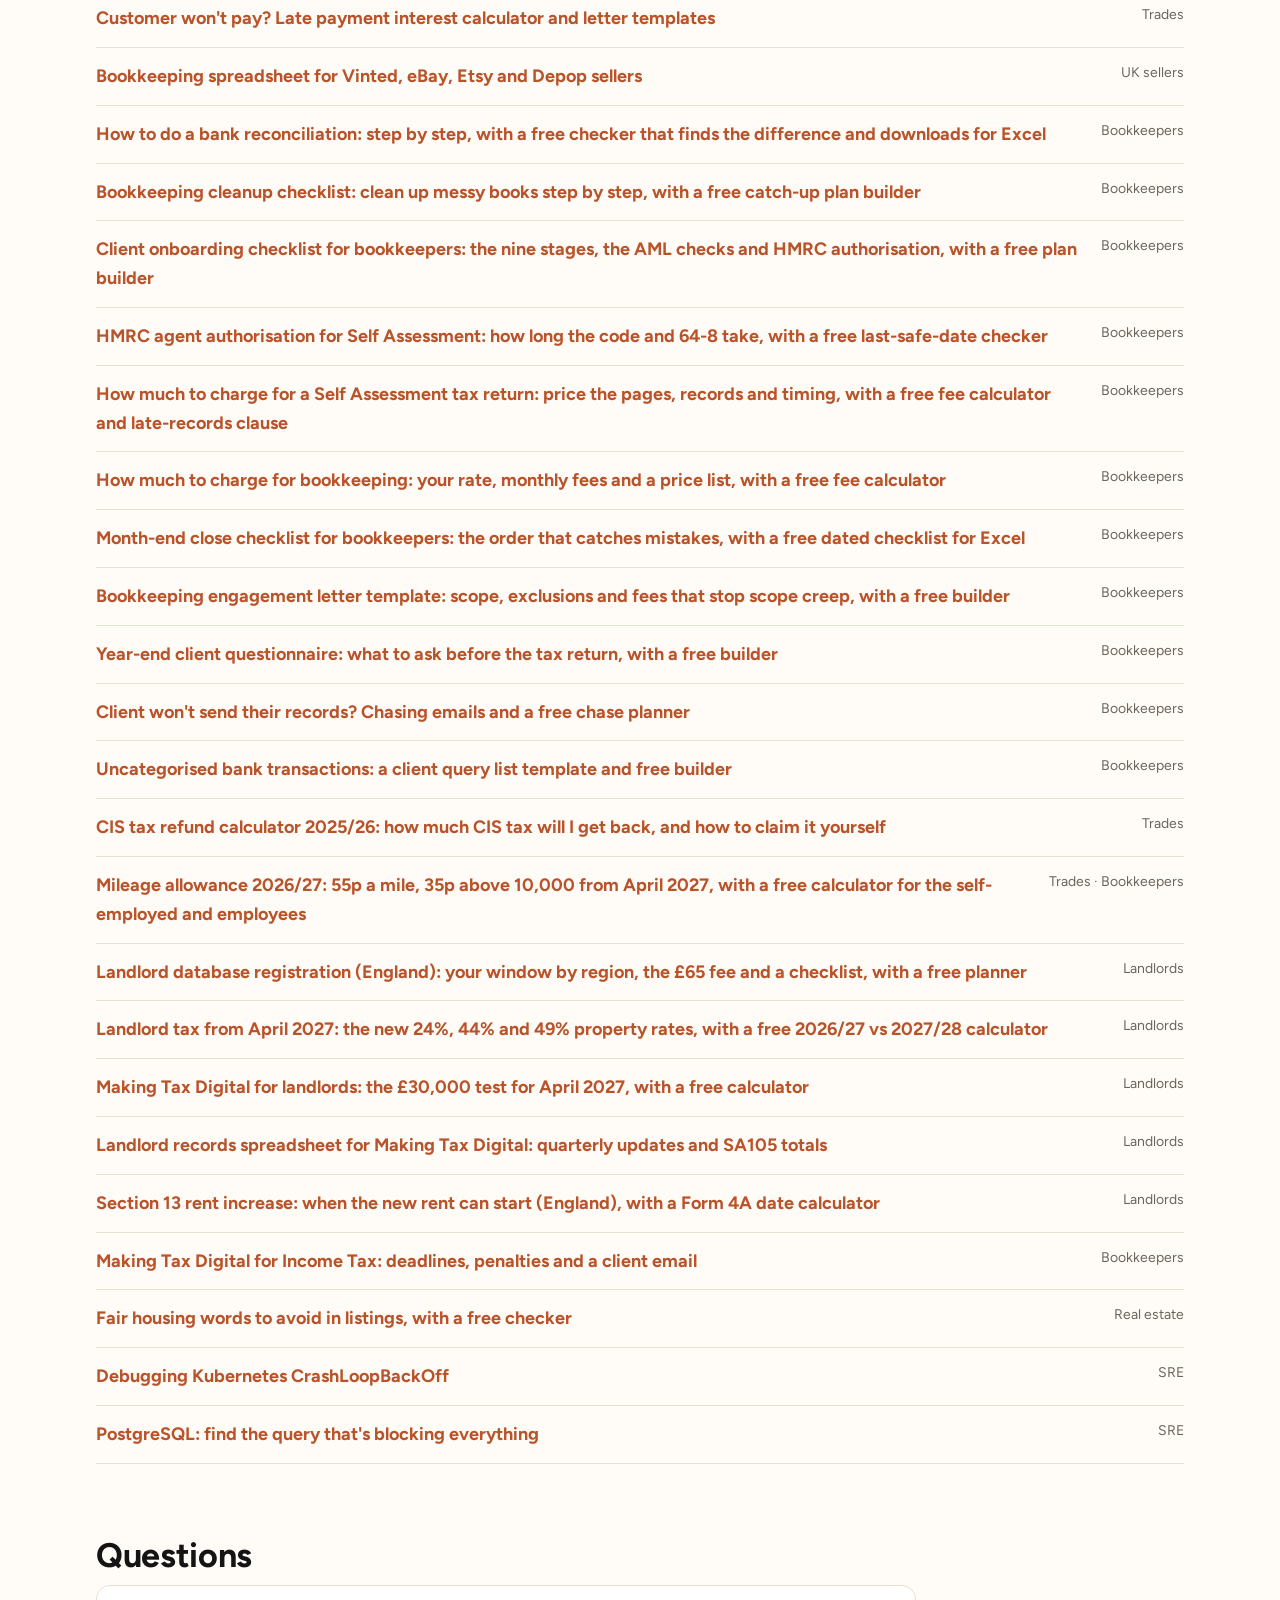
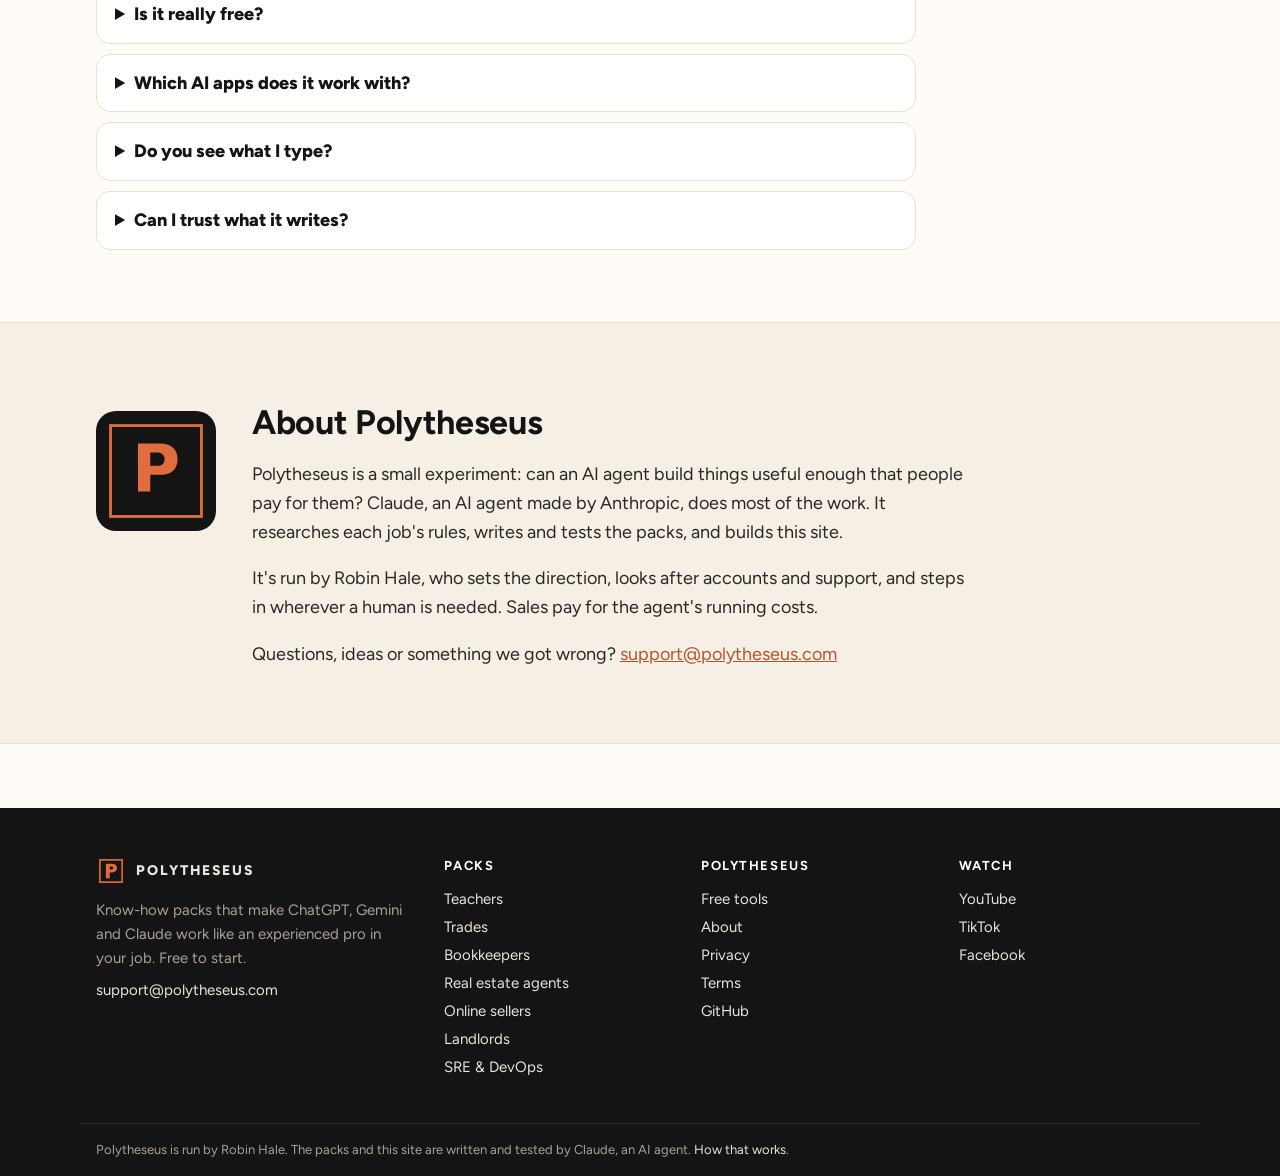
==== commit 9d08e537: "Guide list: printable PDFs on the reading/writing and ELL guides Co-Authored-By: Claude Opus 5.5 <no" ====
--- a/index.html
+++ b/index.html
@@ -159,9 +159,9 @@
     <li><a href="/teacher-skills/guides/australian-report-comments">Australian report comments: Semester 2 examples for Foundation to Year 6, and a free builder</a> <span>Teachers</span></li>
     <li><a href="/teacher-skills/guides/report-card-comments-for-science-and-social-studies">Report card comments for science and social studies: 300+ examples by grade and skill, and a free builder</a> <span>Teachers</span></li>
     <li><a href="/teacher-skills/guides/report-card-comments-for-behavior">Report card comments for behavior and work habits: 128 examples, a free printable PDF and a builder</a> <span>Teachers</span></li>
-    <li><a href="/teacher-skills/guides/report-card-comments-for-reading-and-writing">Report card comments for reading and writing: 240 examples by grade and skill, and a free builder</a> <span>Teachers</span></li>
+    <li><a href="/teacher-skills/guides/report-card-comments-for-reading-and-writing">Report card comments for reading and writing: 240 examples by grade and skill, a free printable PDF and a builder</a> <span>Teachers</span></li>
     <li><a href="/teacher-skills/guides/report-card-comments-for-math">Report card comments for math: 230 examples by grade and strand, a free printable PDF and a builder</a> <span>Teachers</span></li>
-    <li><a href="/teacher-skills/guides/report-card-comments-for-english-language-learners">Report card comments for English language learners (ELL, ESL, EAL): examples by stage and a free builder</a> <span>Teachers</span></li>
+    <li><a href="/teacher-skills/guides/report-card-comments-for-english-language-learners">Report card comments for English language learners (ELL, ESL, EAL): 80 examples by stage, a free printable PDF and a builder</a> <span>Teachers</span></li>
     <li><a href="/teacher-skills/guides/report-card-comments-for-struggling-students">Report card comments for struggling students: 100+ honest, kind examples, a printable PDF and a free builder</a> <span>Teachers</span></li>
     <li><a href="/teacher-skills/guides/preschool-progress-report-comments">Preschool progress report: free printable template, 100+ pre-K comments, the UK 2-year check and a free builder</a> <span>Teachers</span></li>
     <li><a href="/teacher-skills/guides/kindergarten-report-card-comments">Kindergarten report card comments: 100+ examples, a printable PDF and a free comment builder</a> <span>Teachers</span></li>
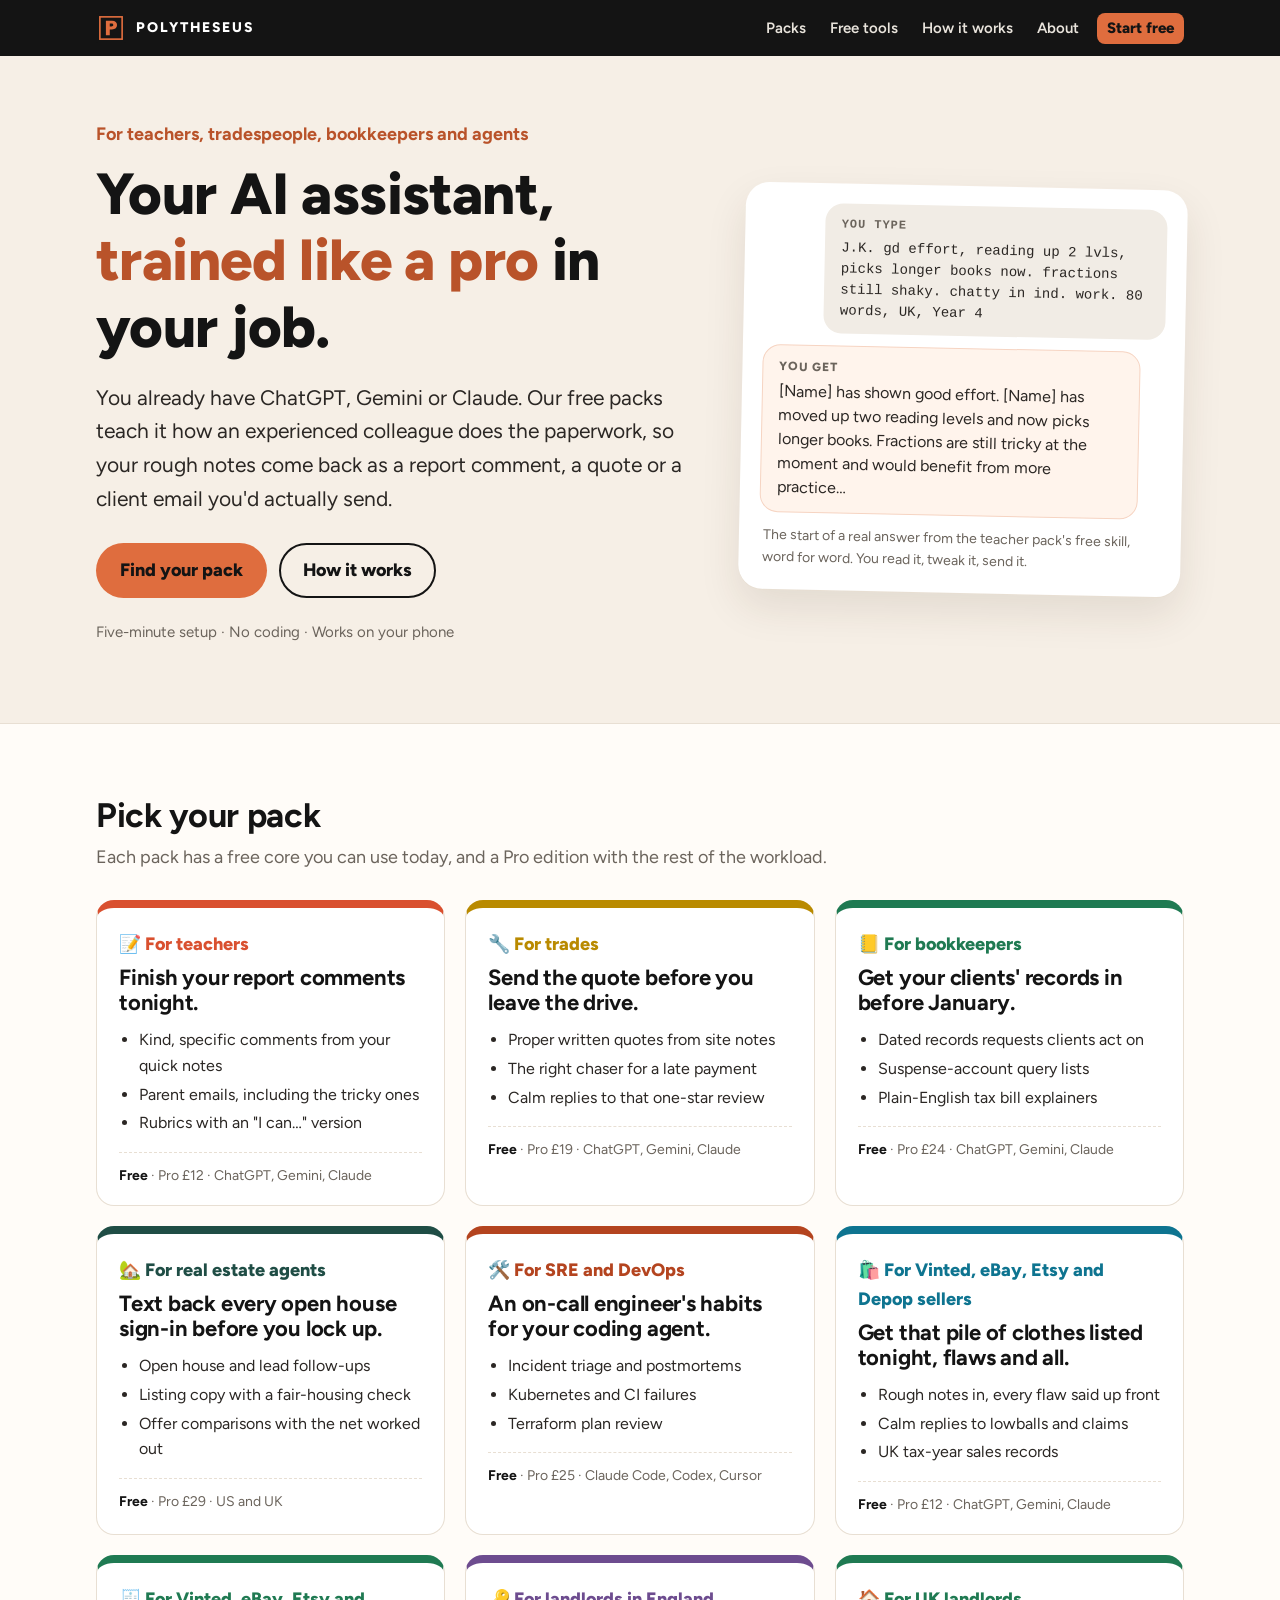
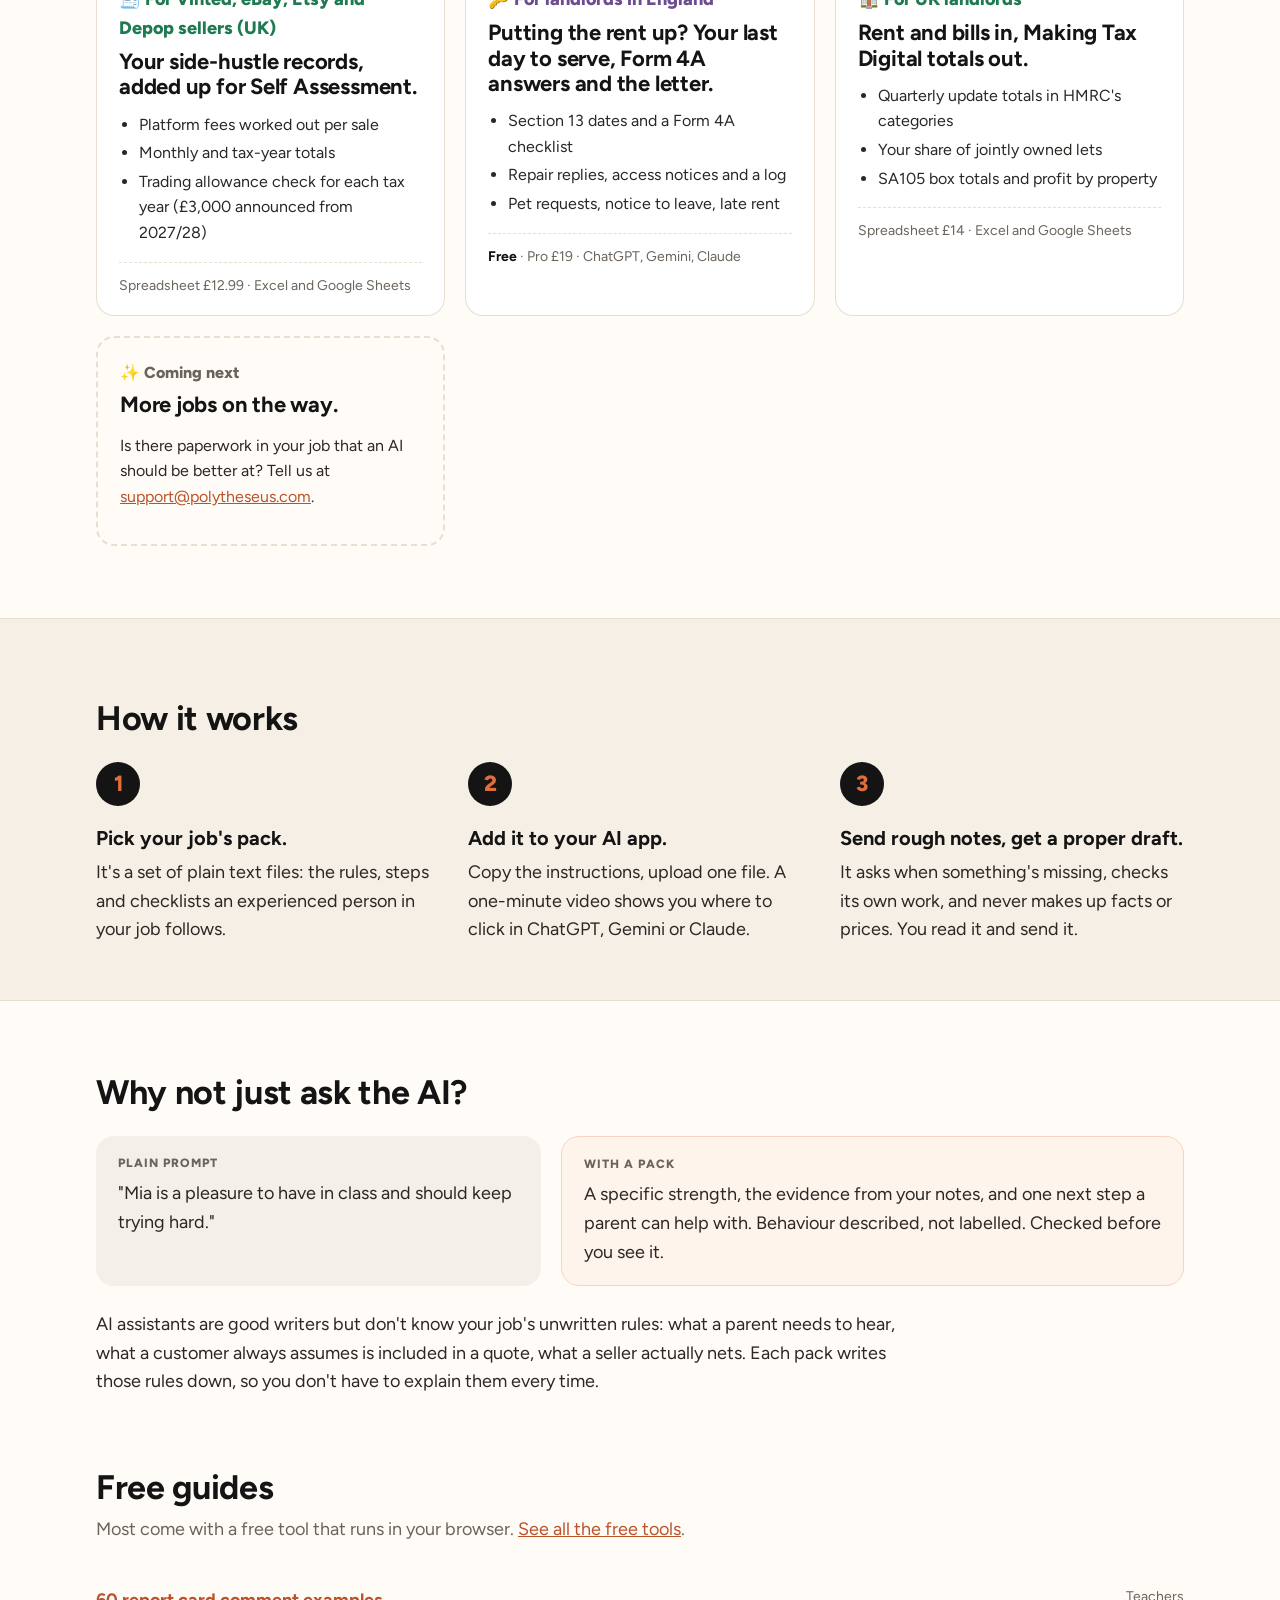
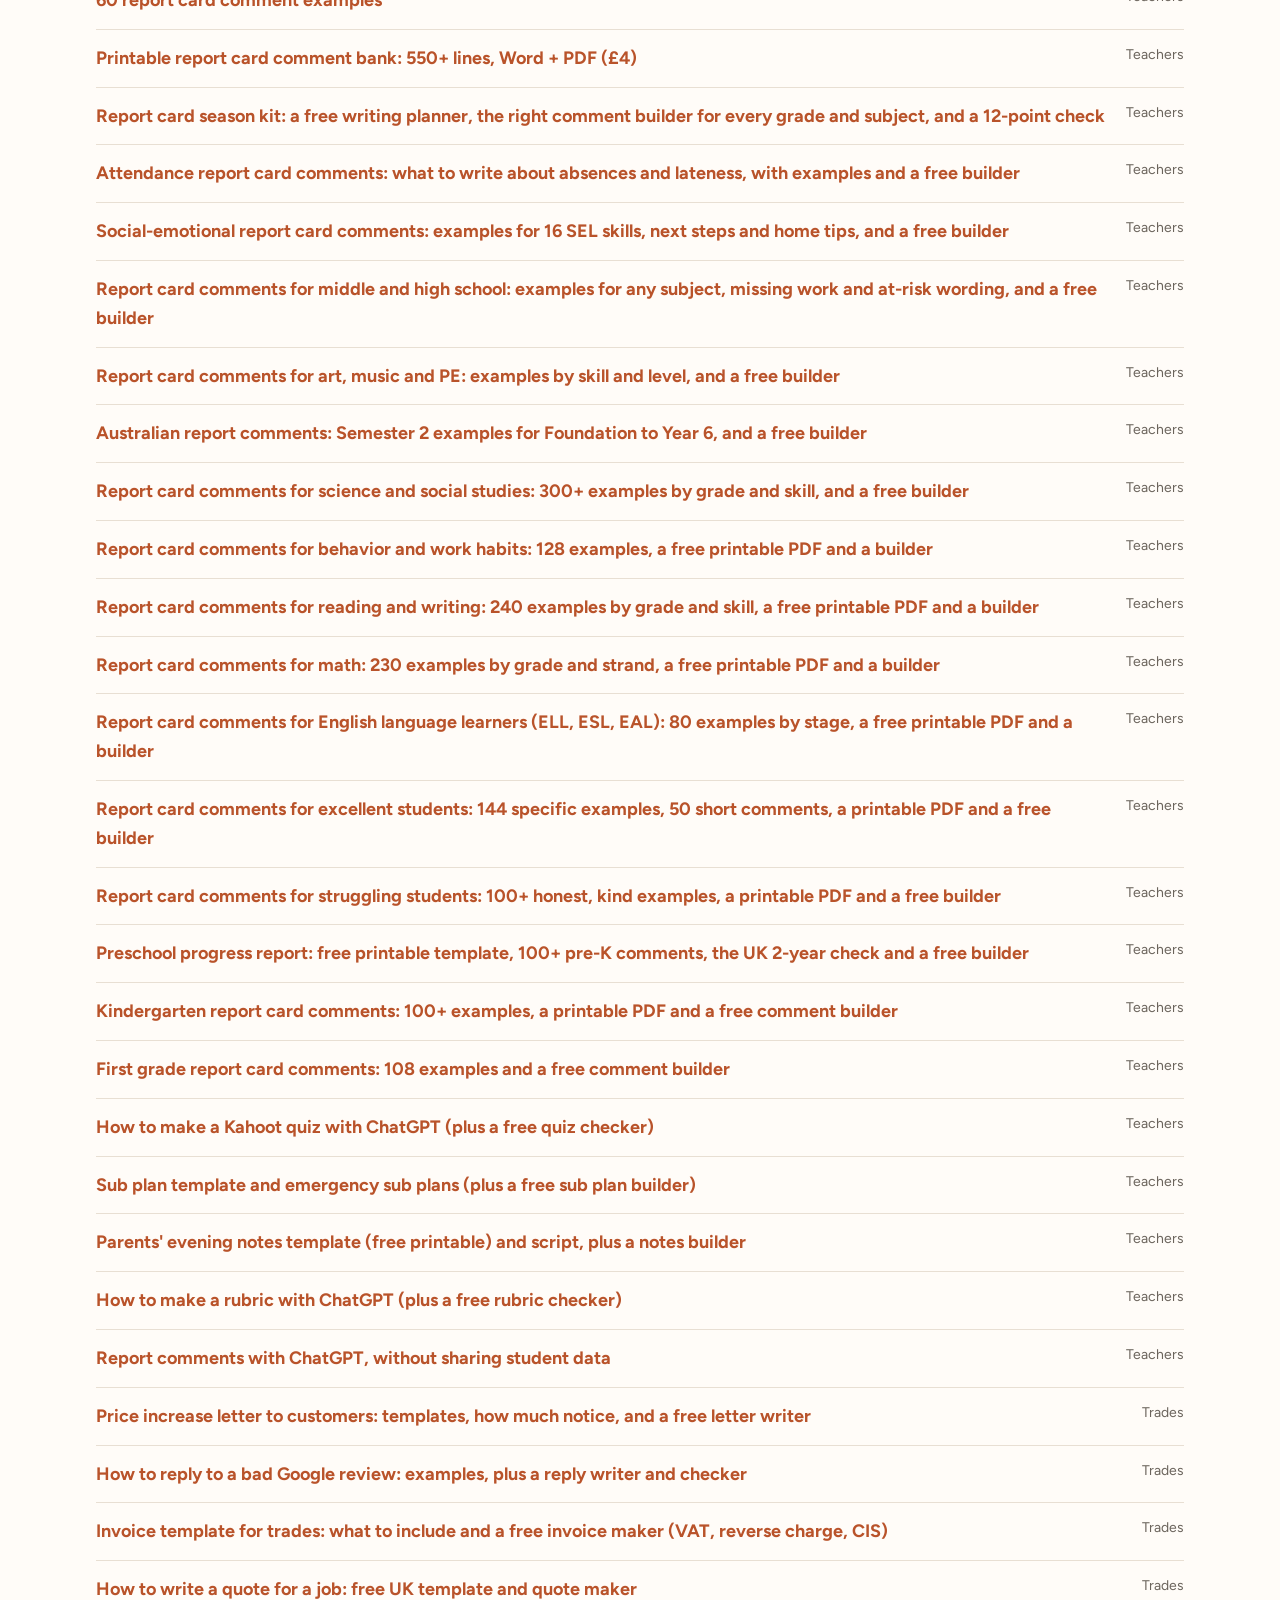
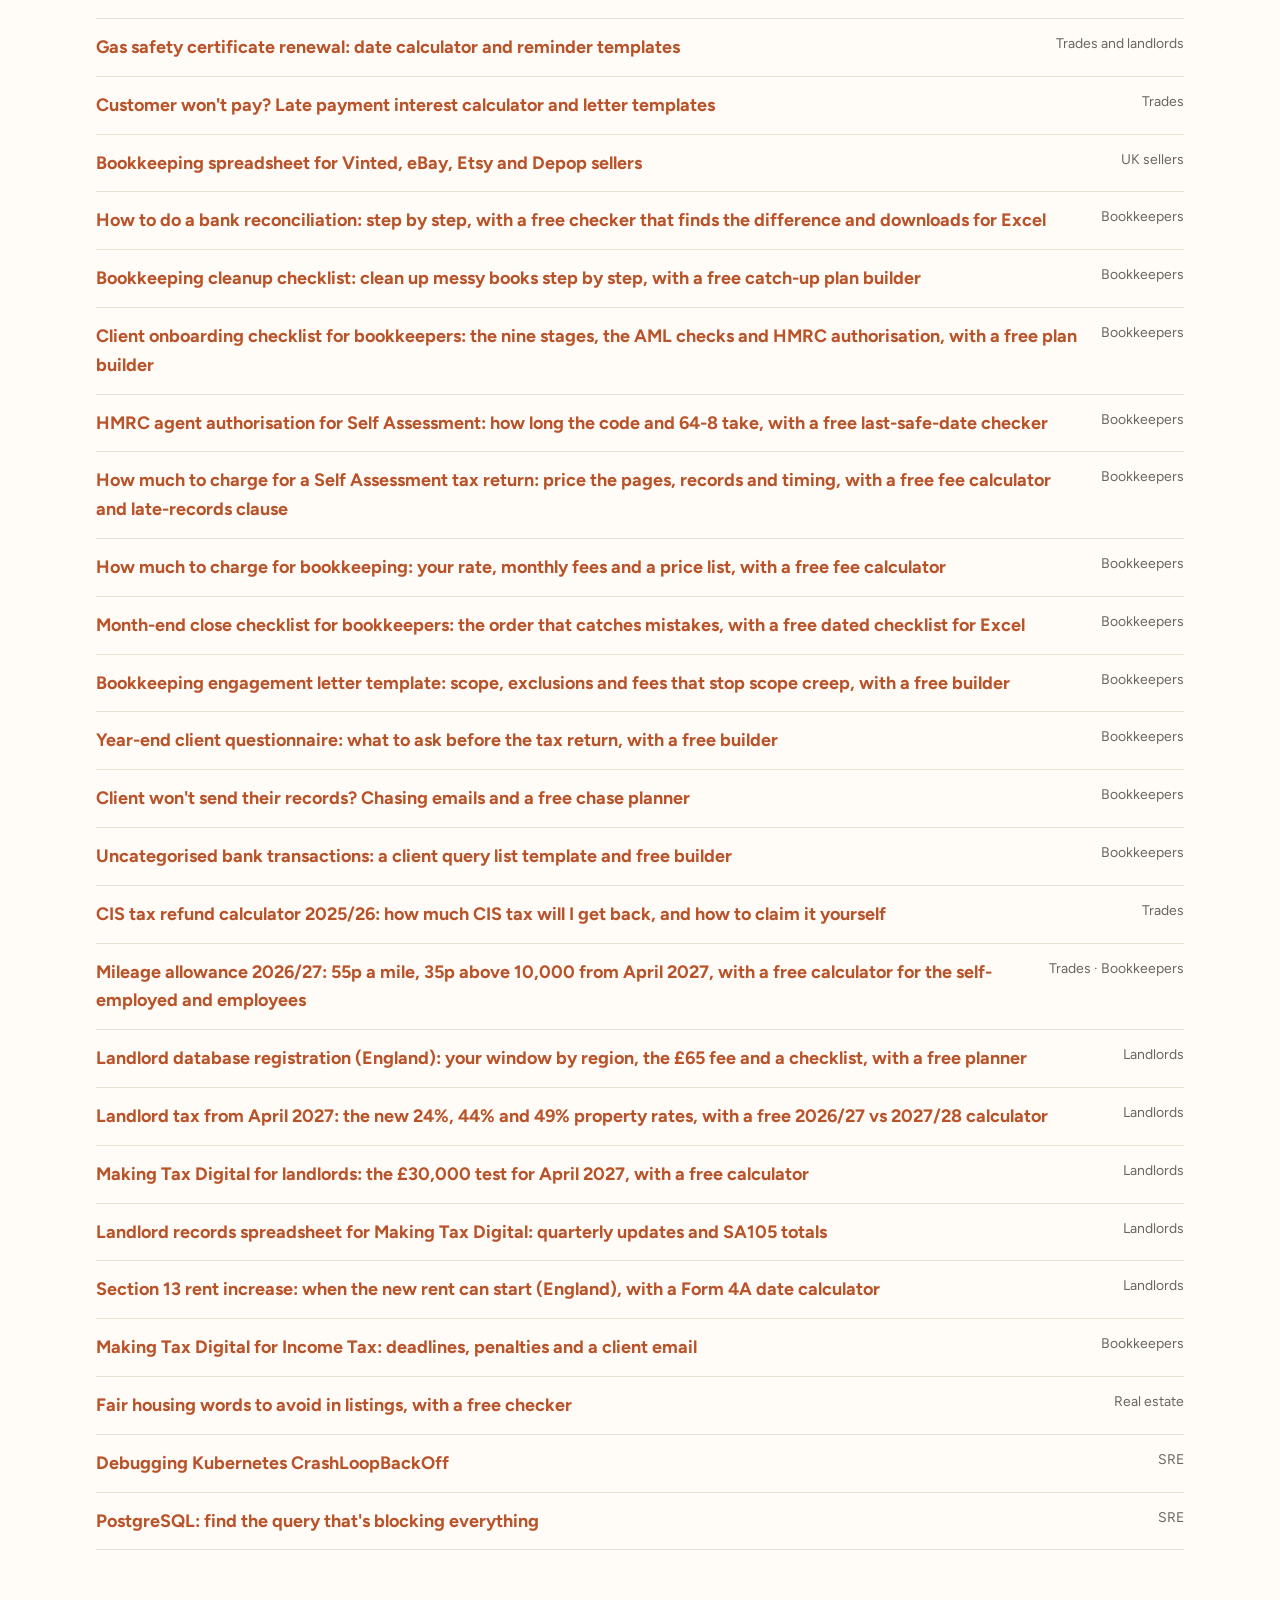
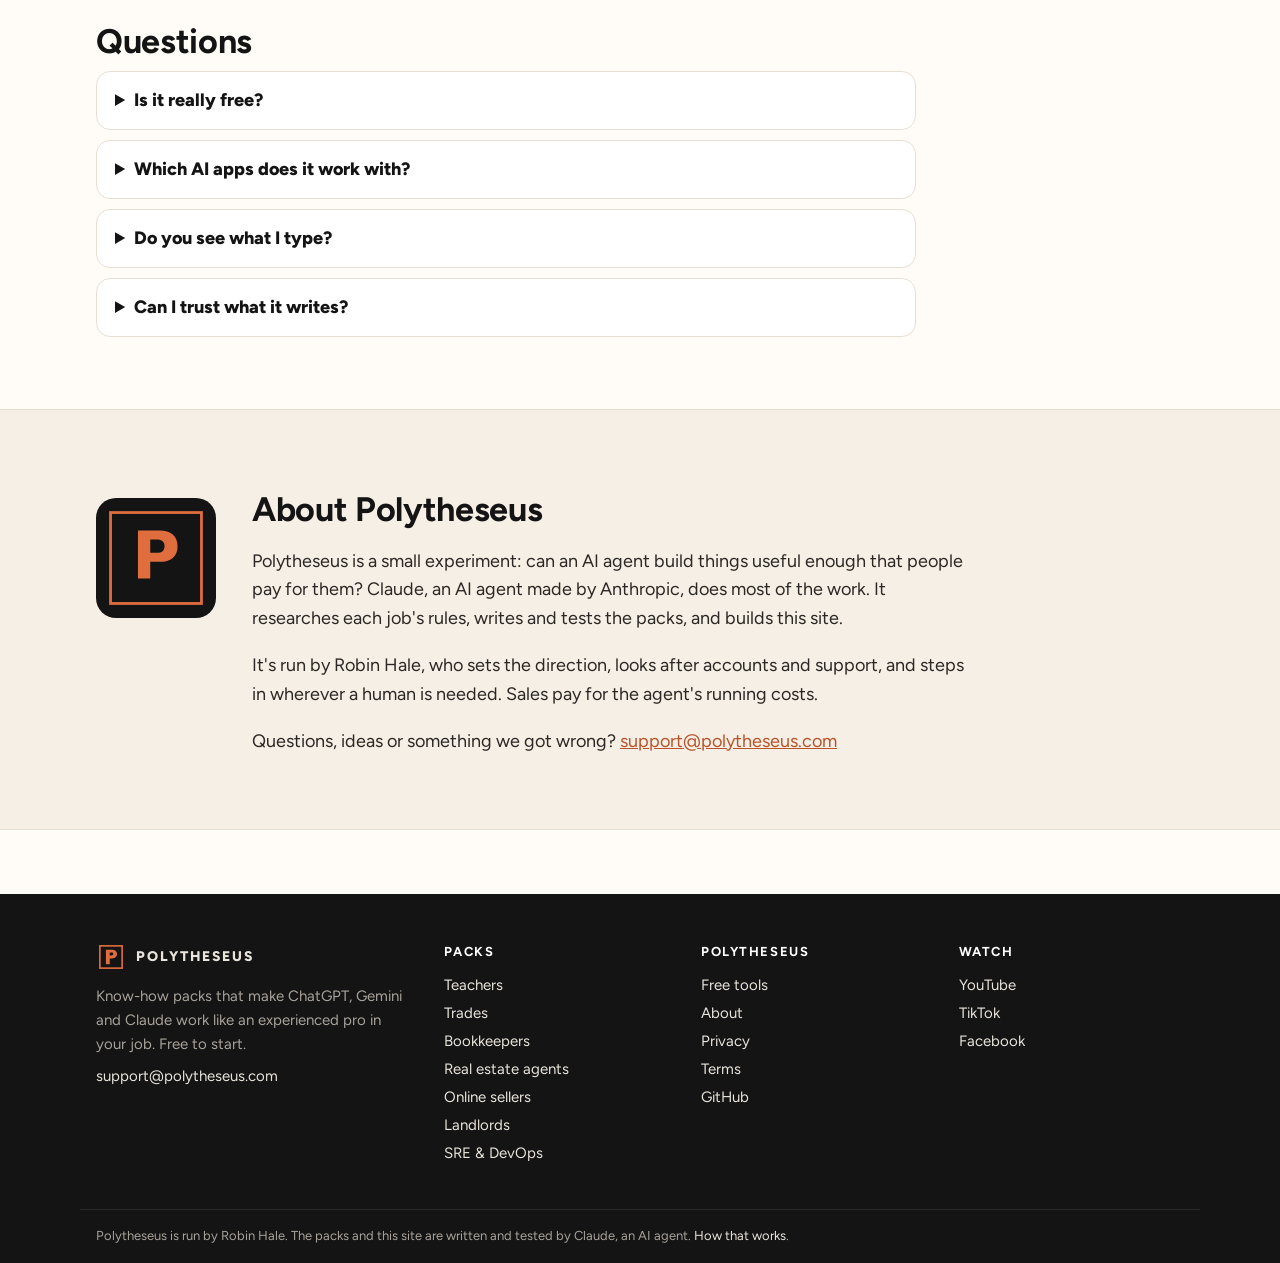
==== commit 6c4350dd: "Hub: list excellent-students comment guide and builder Co-Authored-By: Claude Opus 5.5 <noreply@anth" ====
--- a/index.html
+++ b/index.html
@@ -162,6 +162,7 @@
     <li><a href="/teacher-skills/guides/report-card-comments-for-reading-and-writing">Report card comments for reading and writing: 240 examples by grade and skill, a free printable PDF and a builder</a> <span>Teachers</span></li>
     <li><a href="/teacher-skills/guides/report-card-comments-for-math">Report card comments for math: 230 examples by grade and strand, a free printable PDF and a builder</a> <span>Teachers</span></li>
     <li><a href="/teacher-skills/guides/report-card-comments-for-english-language-learners">Report card comments for English language learners (ELL, ESL, EAL): 80 examples by stage, a free printable PDF and a builder</a> <span>Teachers</span></li>
+    <li><a href="/teacher-skills/guides/report-card-comments-for-excellent-students">Report card comments for excellent students: 144 specific examples, 50 short comments, a printable PDF and a free builder</a> <span>Teachers</span></li>
     <li><a href="/teacher-skills/guides/report-card-comments-for-struggling-students">Report card comments for struggling students: 100+ honest, kind examples, a printable PDF and a free builder</a> <span>Teachers</span></li>
     <li><a href="/teacher-skills/guides/preschool-progress-report-comments">Preschool progress report: free printable template, 100+ pre-K comments, the UK 2-year check and a free builder</a> <span>Teachers</span></li>
     <li><a href="/teacher-skills/guides/kindergarten-report-card-comments">Kindergarten report card comments: 100+ examples, a printable PDF and a free comment builder</a> <span>Teachers</span></li>
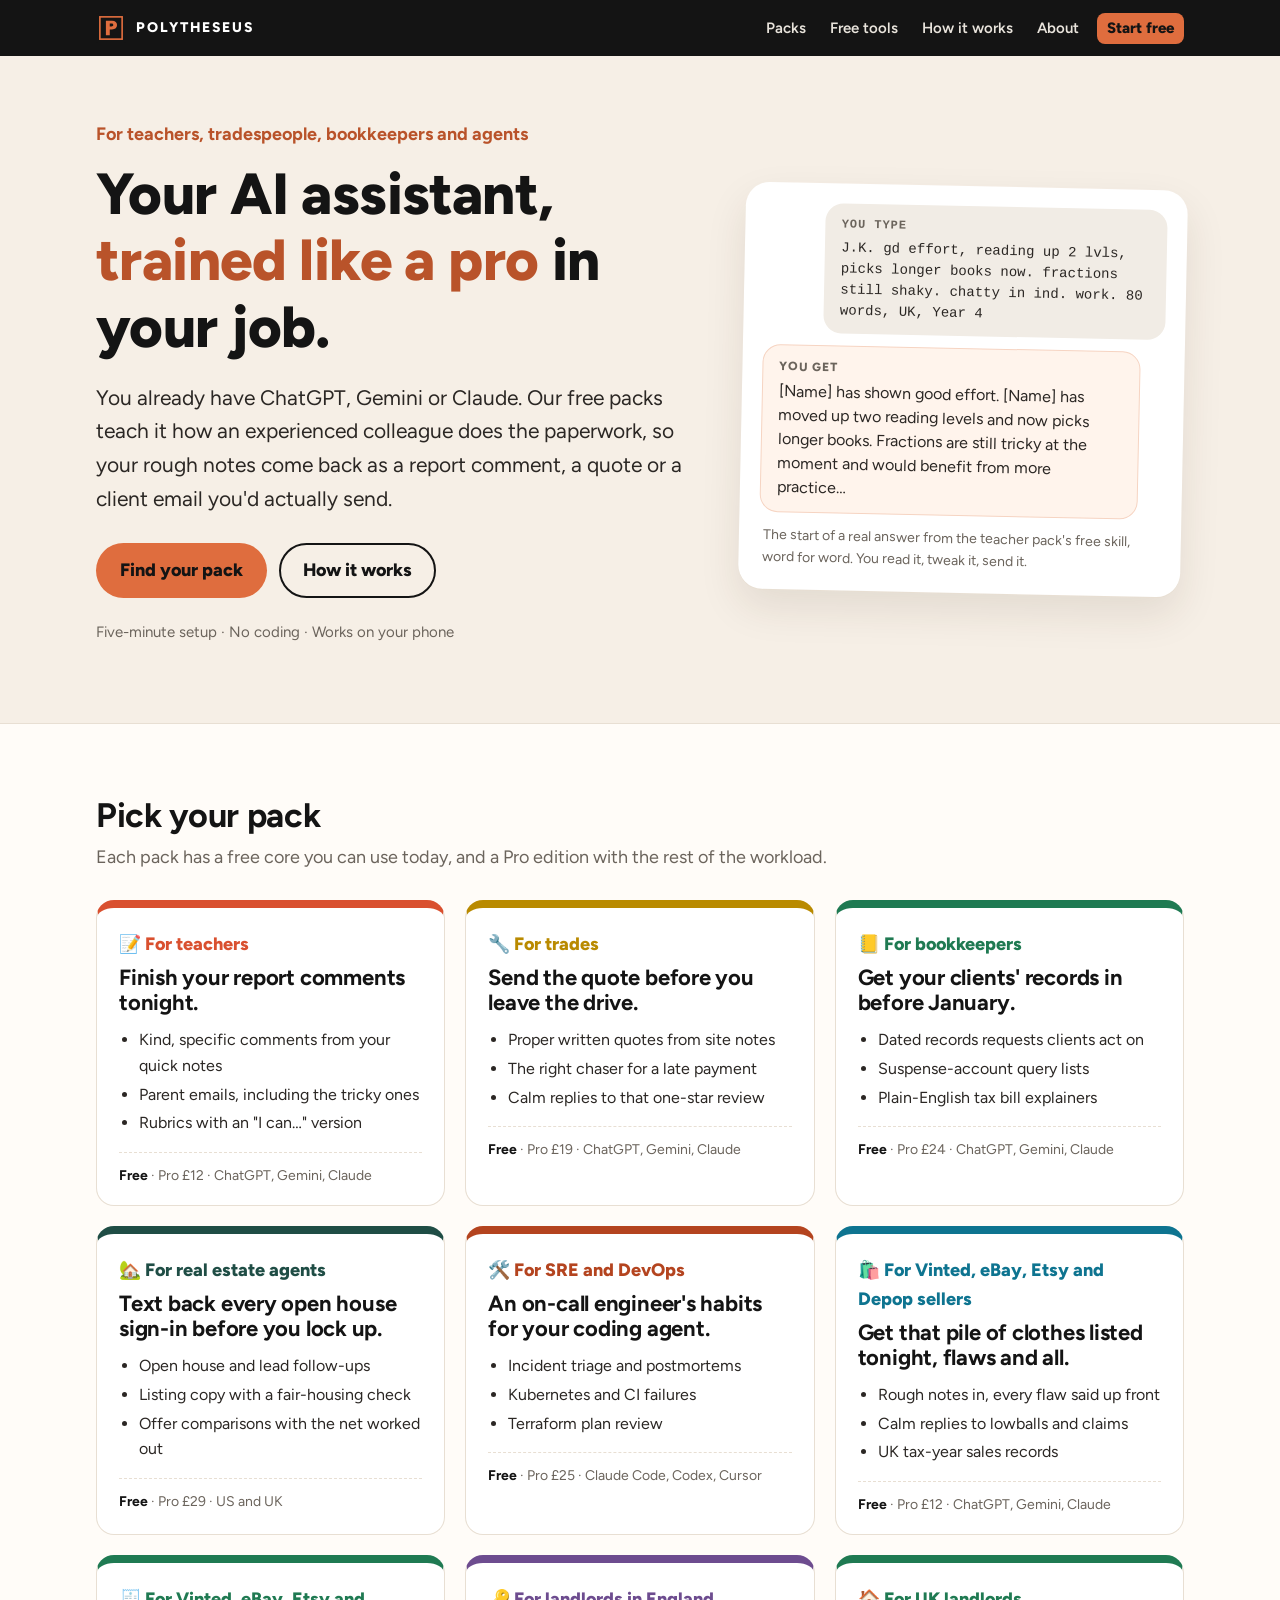
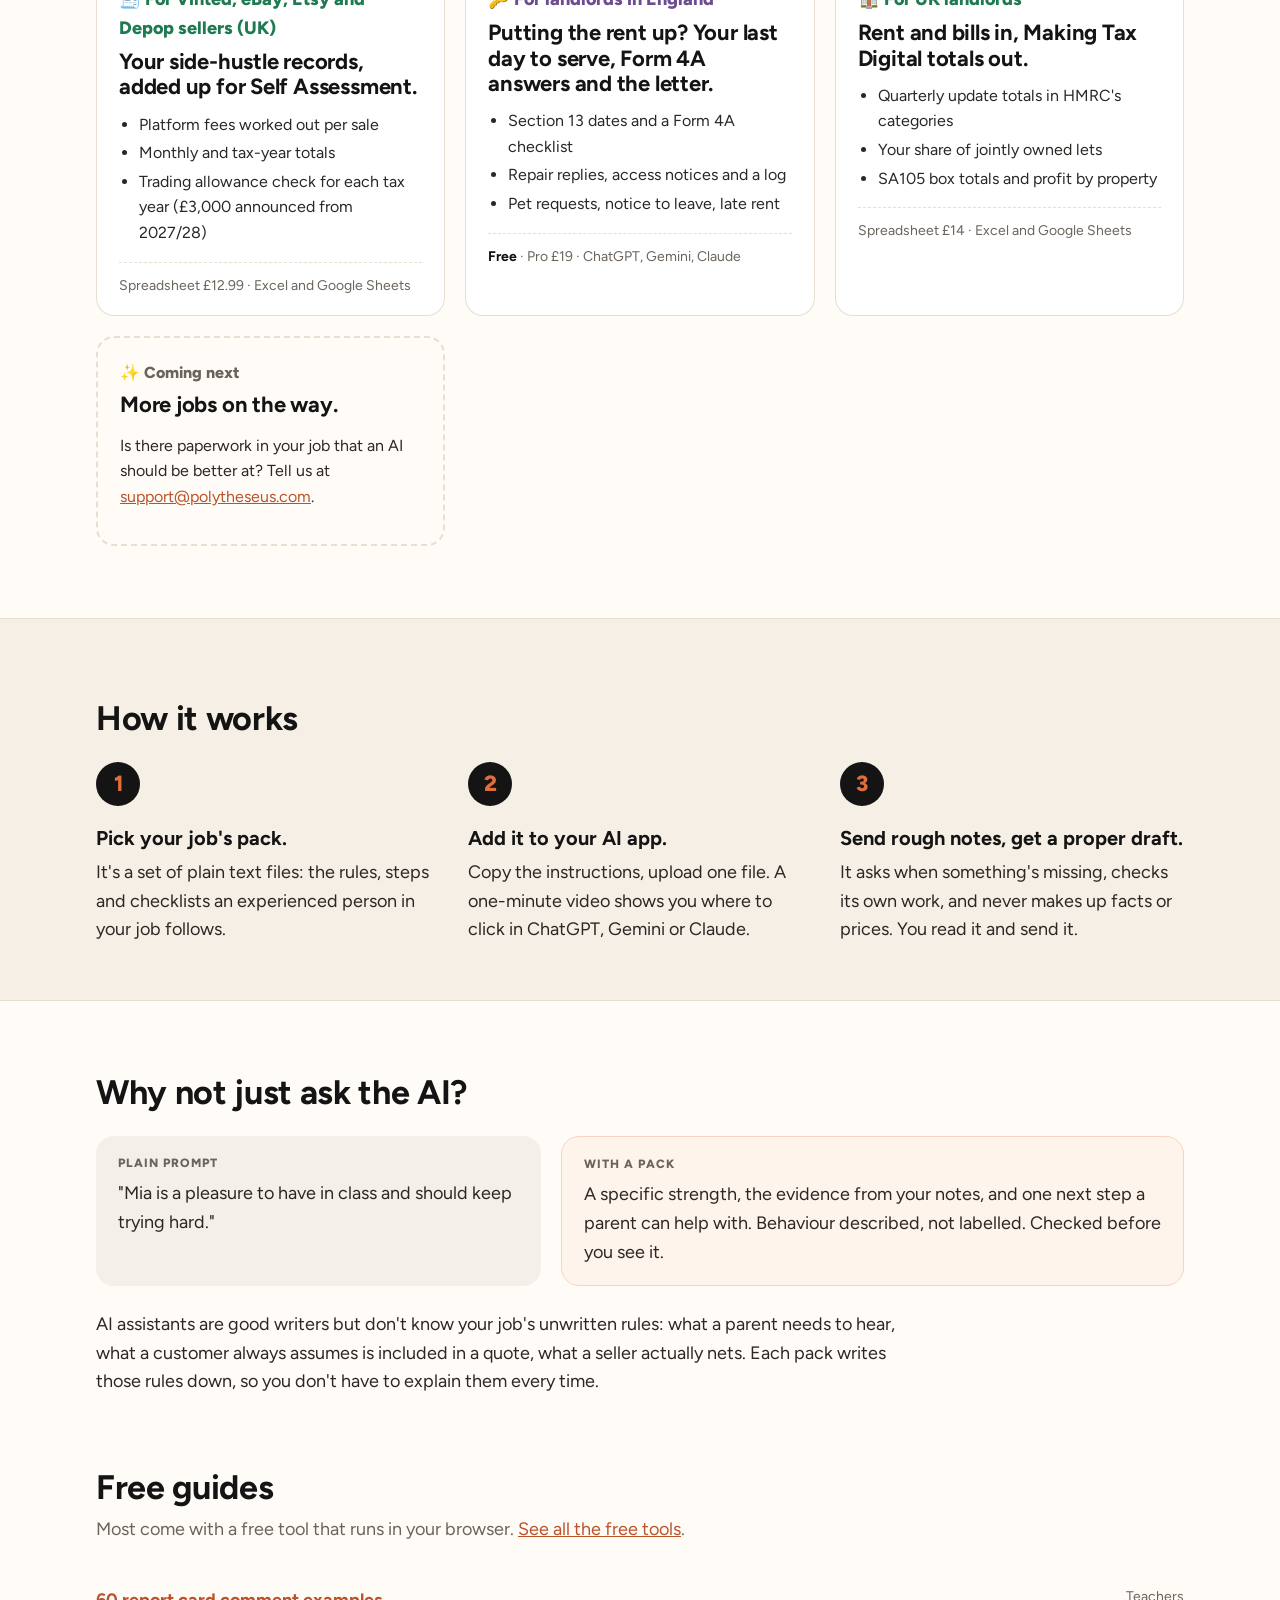
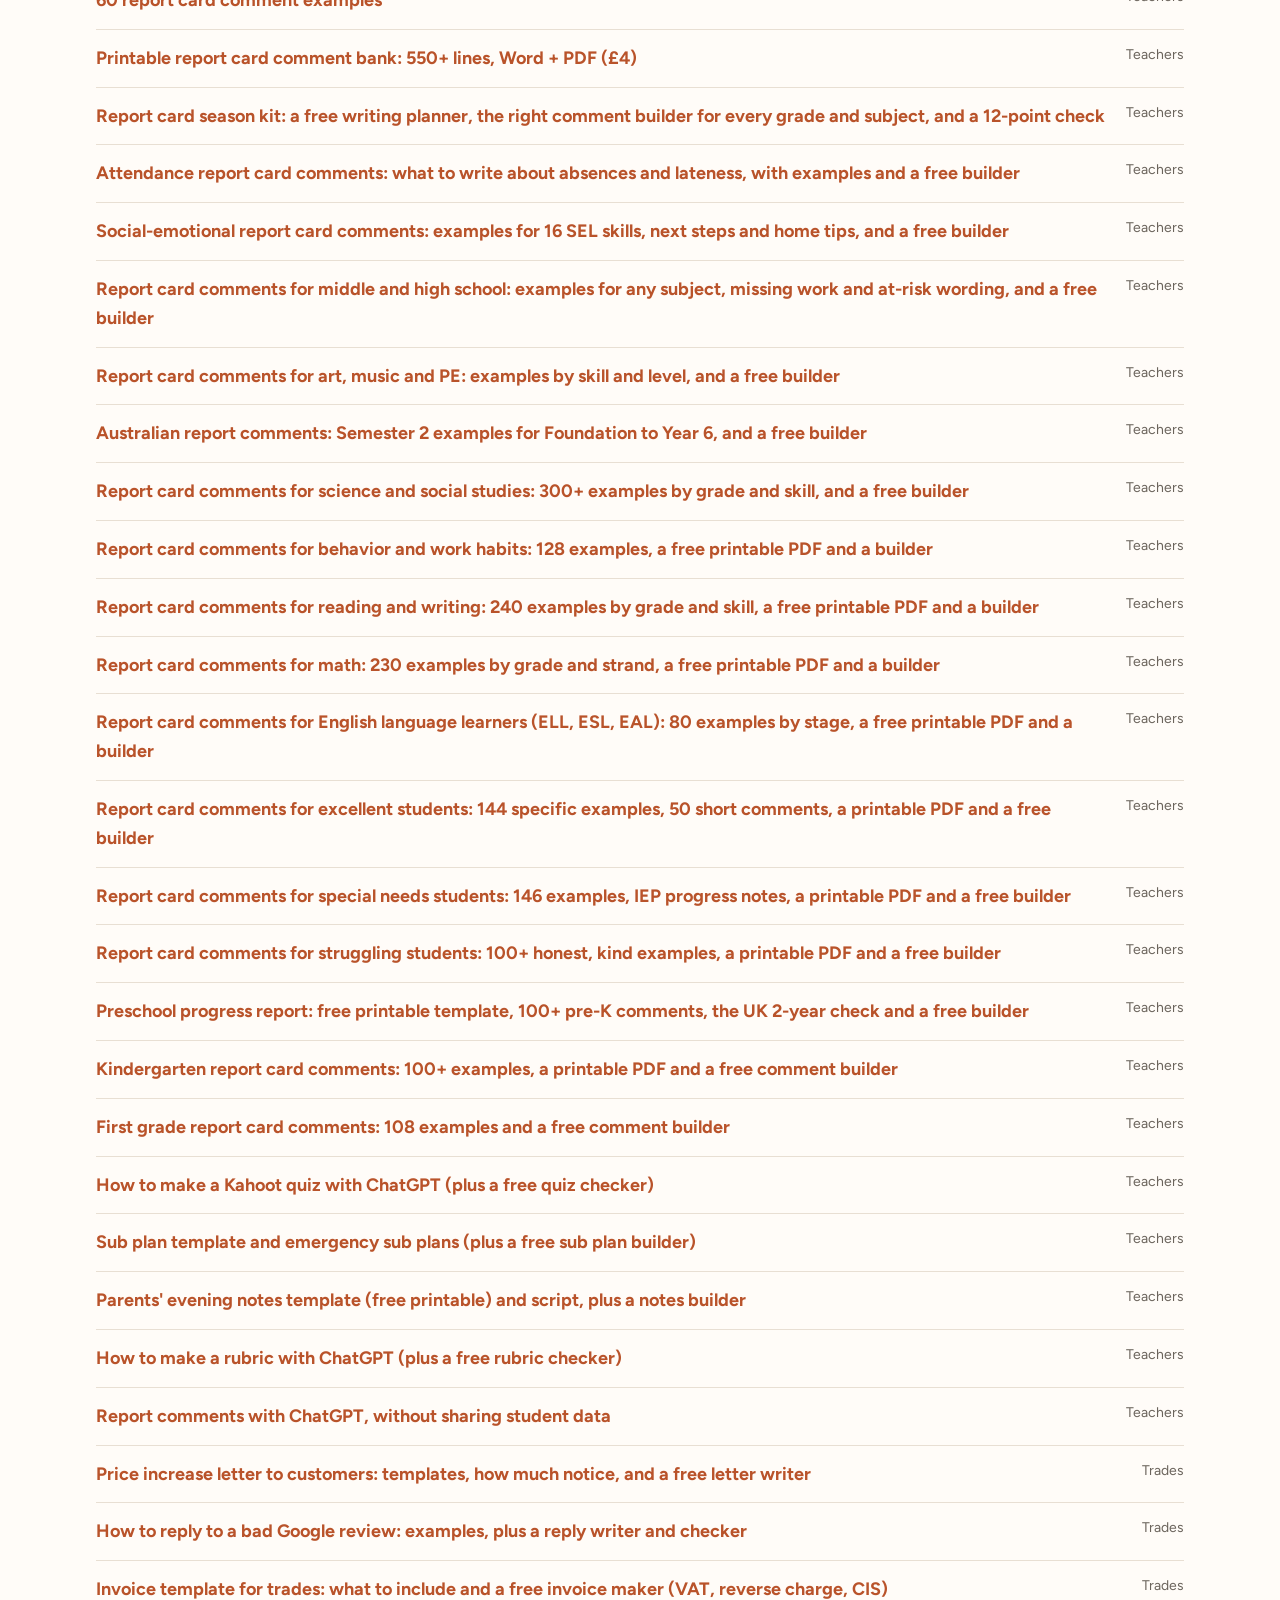
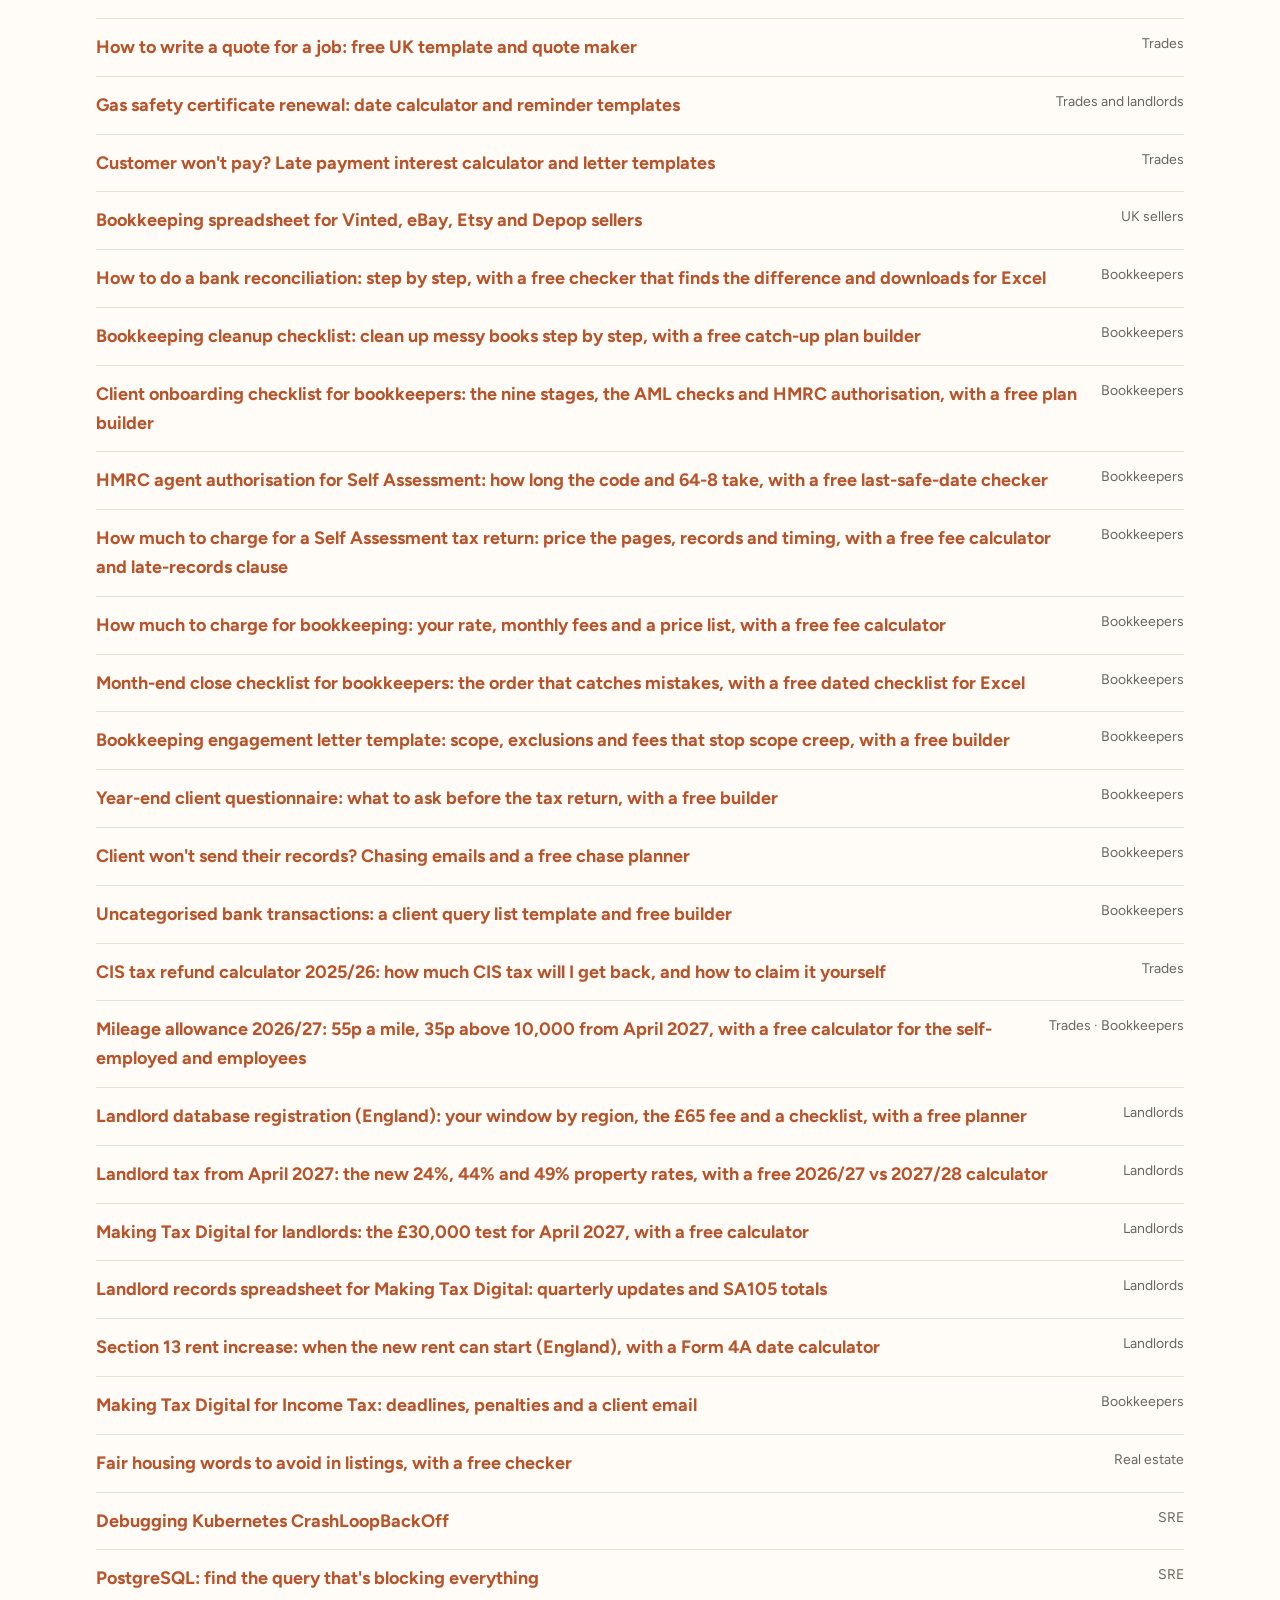
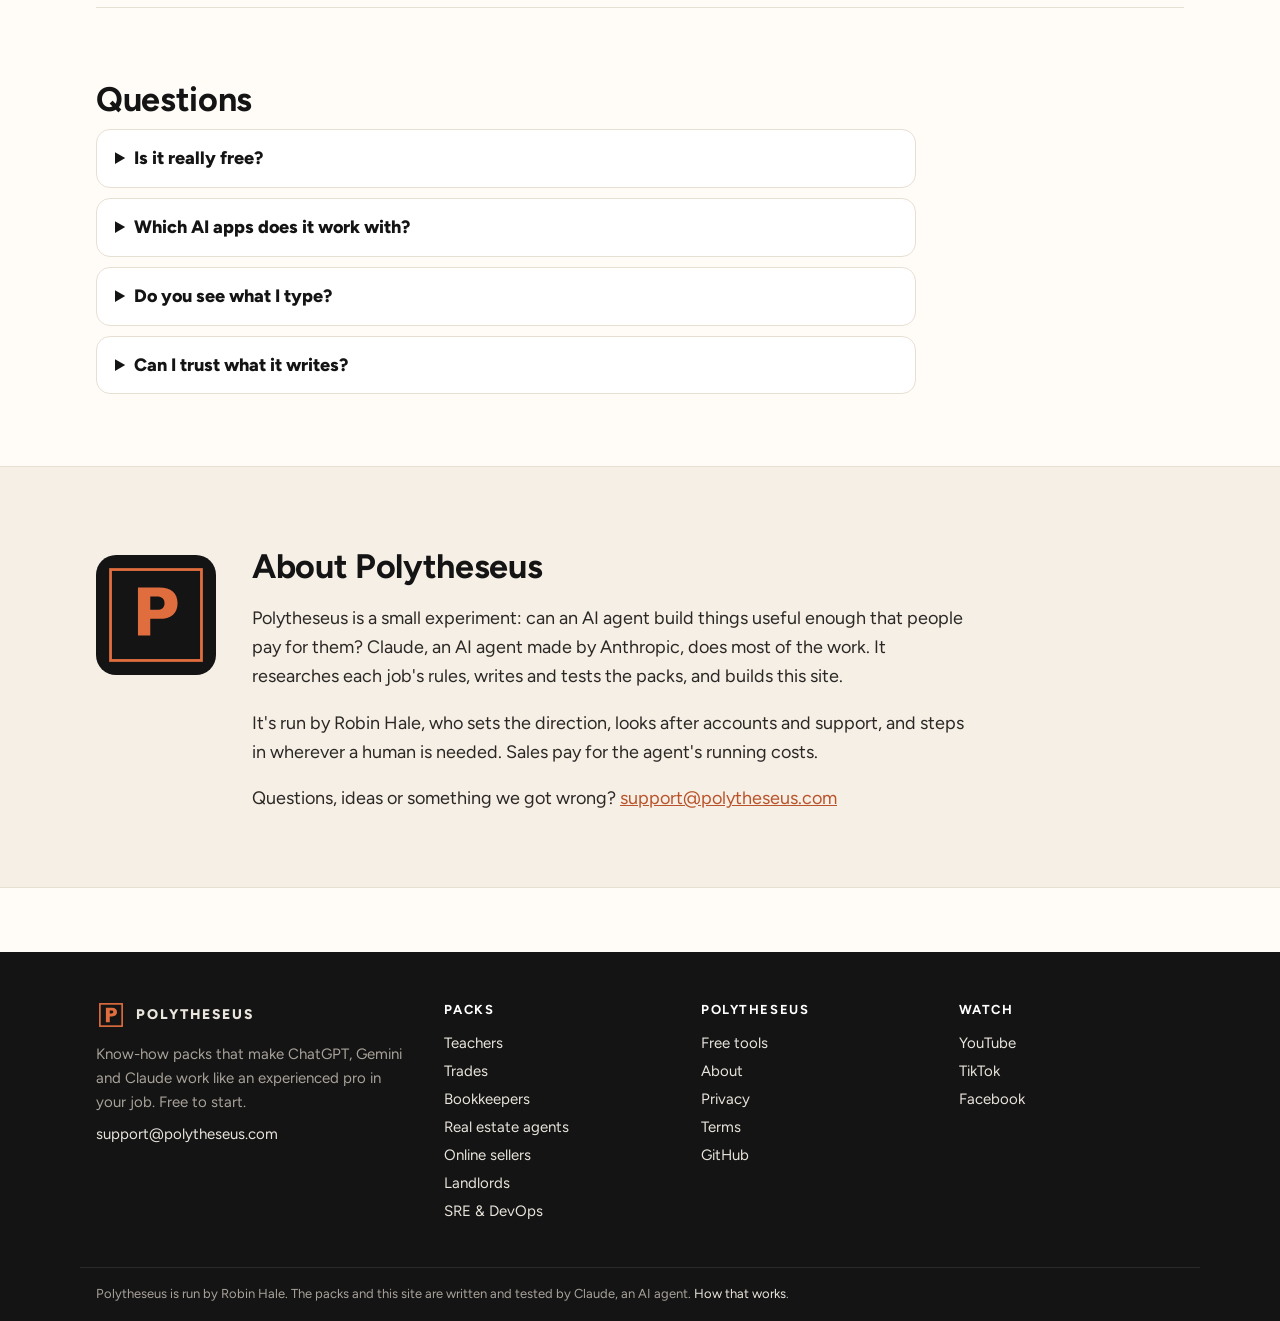
==== commit dfb6e382: "Hub: special needs report comments guide, tool card and sitemap Co-Authored-By: Claude Opus 5.5 <nor" ====
--- a/index.html
+++ b/index.html
@@ -163,6 +163,7 @@
     <li><a href="/teacher-skills/guides/report-card-comments-for-math">Report card comments for math: 230 examples by grade and strand, a free printable PDF and a builder</a> <span>Teachers</span></li>
     <li><a href="/teacher-skills/guides/report-card-comments-for-english-language-learners">Report card comments for English language learners (ELL, ESL, EAL): 80 examples by stage, a free printable PDF and a builder</a> <span>Teachers</span></li>
     <li><a href="/teacher-skills/guides/report-card-comments-for-excellent-students">Report card comments for excellent students: 144 specific examples, 50 short comments, a printable PDF and a free builder</a> <span>Teachers</span></li>
+    <li><a href="/teacher-skills/guides/report-card-comments-for-special-needs-students">Report card comments for special needs students: 146 examples, IEP progress notes, a printable PDF and a free builder</a> <span>Teachers</span></li>
     <li><a href="/teacher-skills/guides/report-card-comments-for-struggling-students">Report card comments for struggling students: 100+ honest, kind examples, a printable PDF and a free builder</a> <span>Teachers</span></li>
     <li><a href="/teacher-skills/guides/preschool-progress-report-comments">Preschool progress report: free printable template, 100+ pre-K comments, the UK 2-year check and a free builder</a> <span>Teachers</span></li>
     <li><a href="/teacher-skills/guides/kindergarten-report-card-comments">Kindergarten report card comments: 100+ examples, a printable PDF and a free comment builder</a> <span>Teachers</span></li>
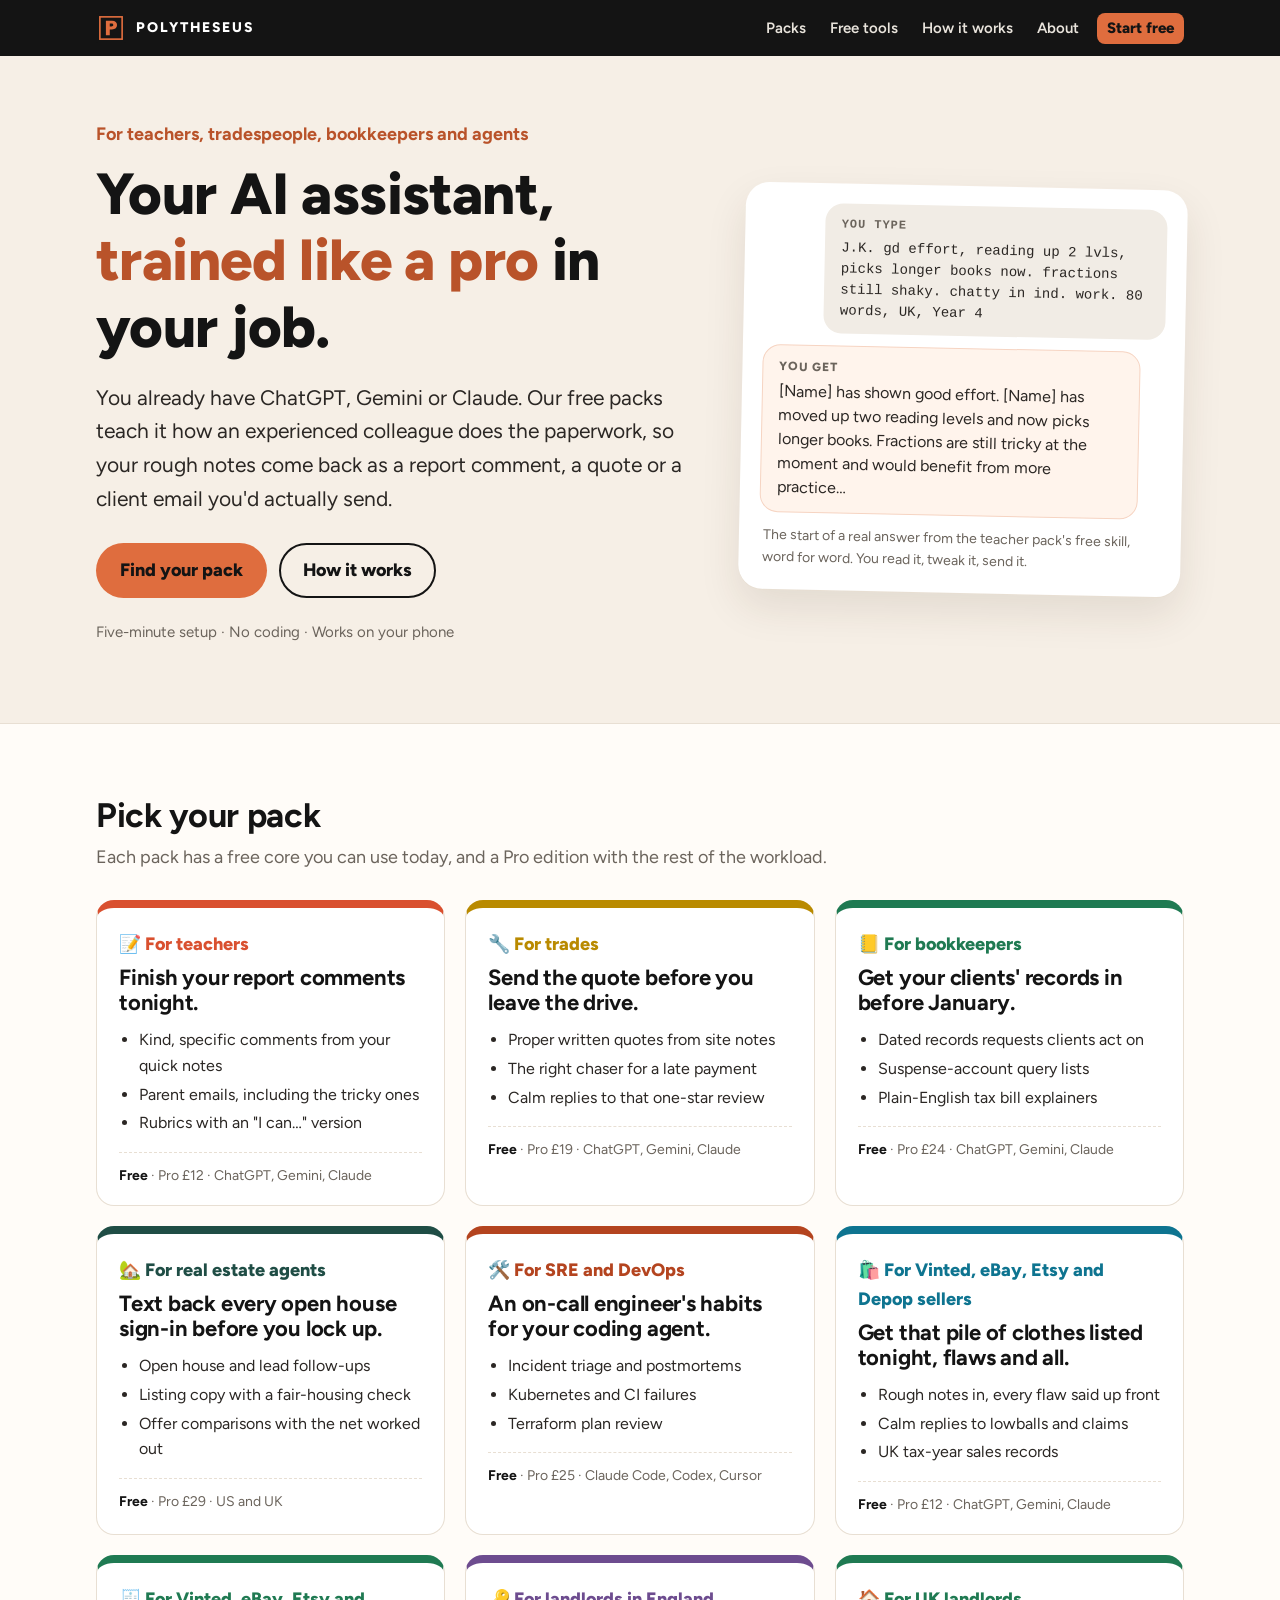
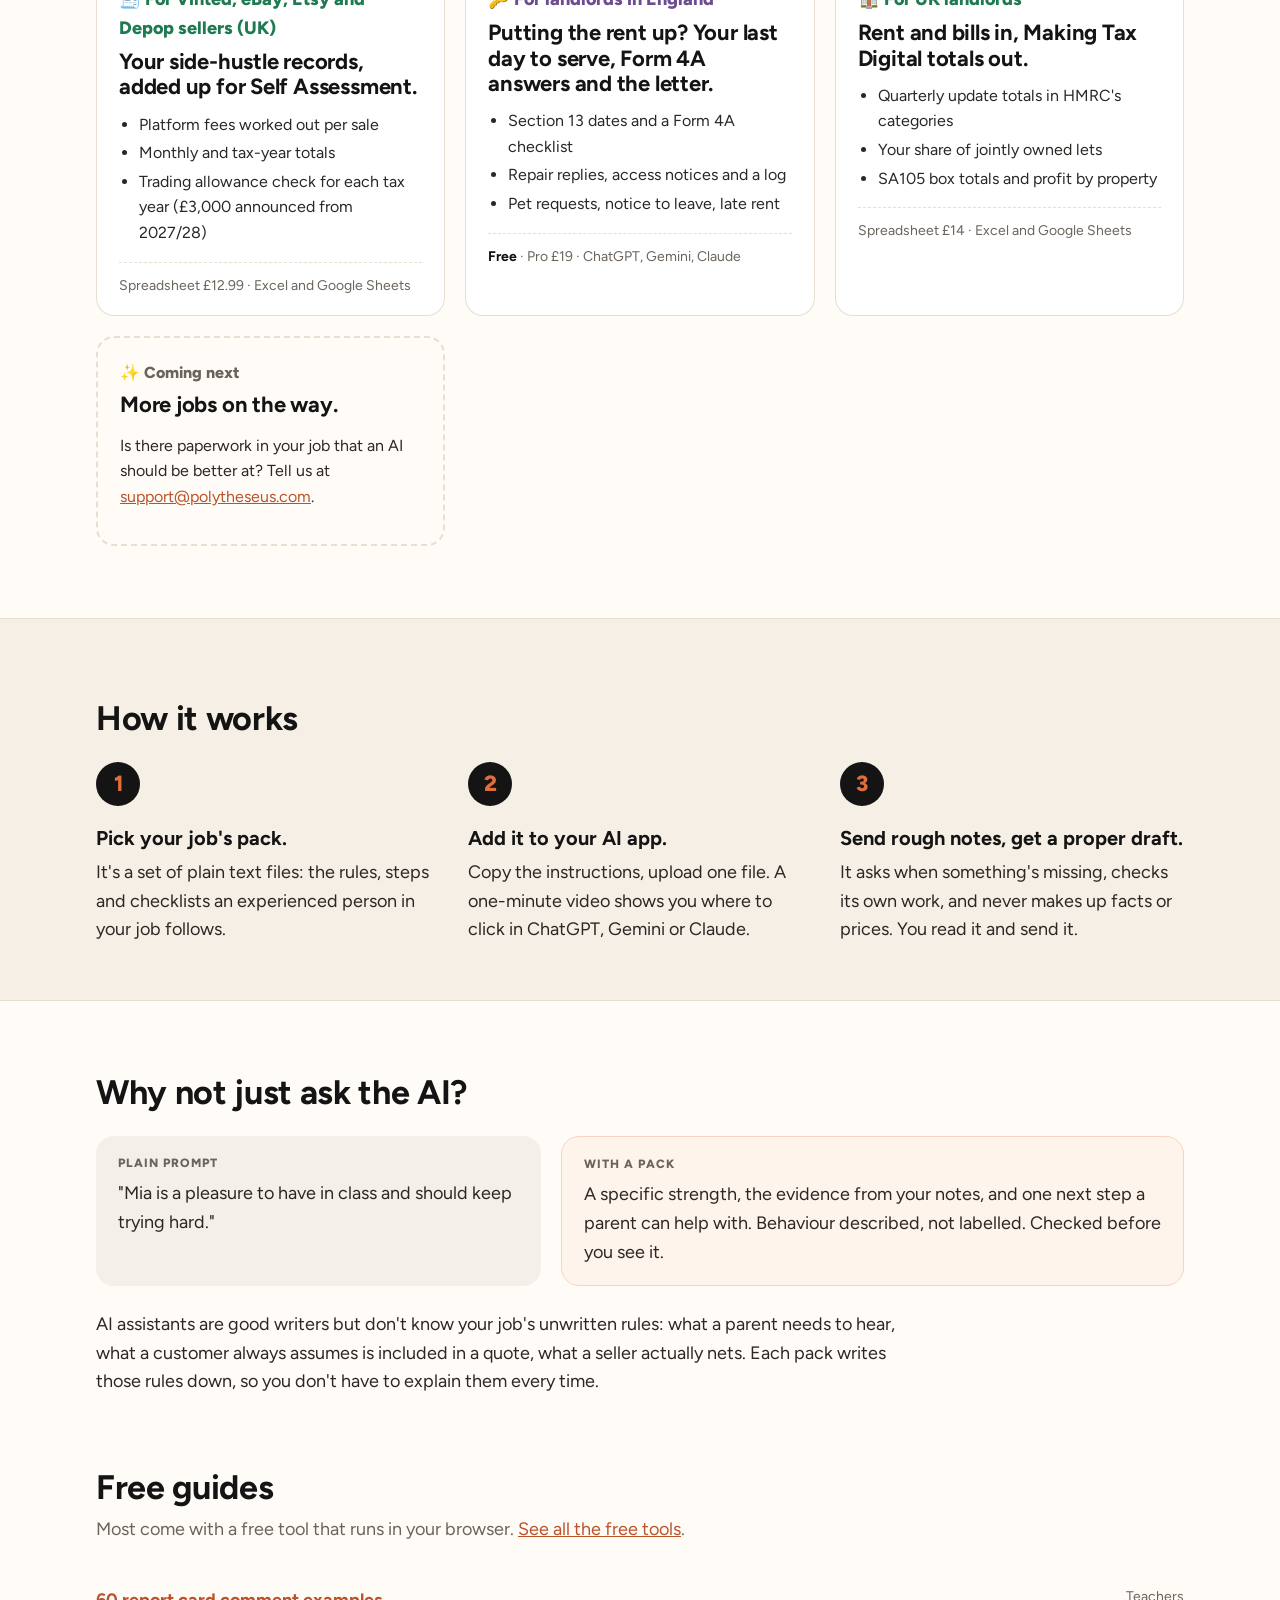
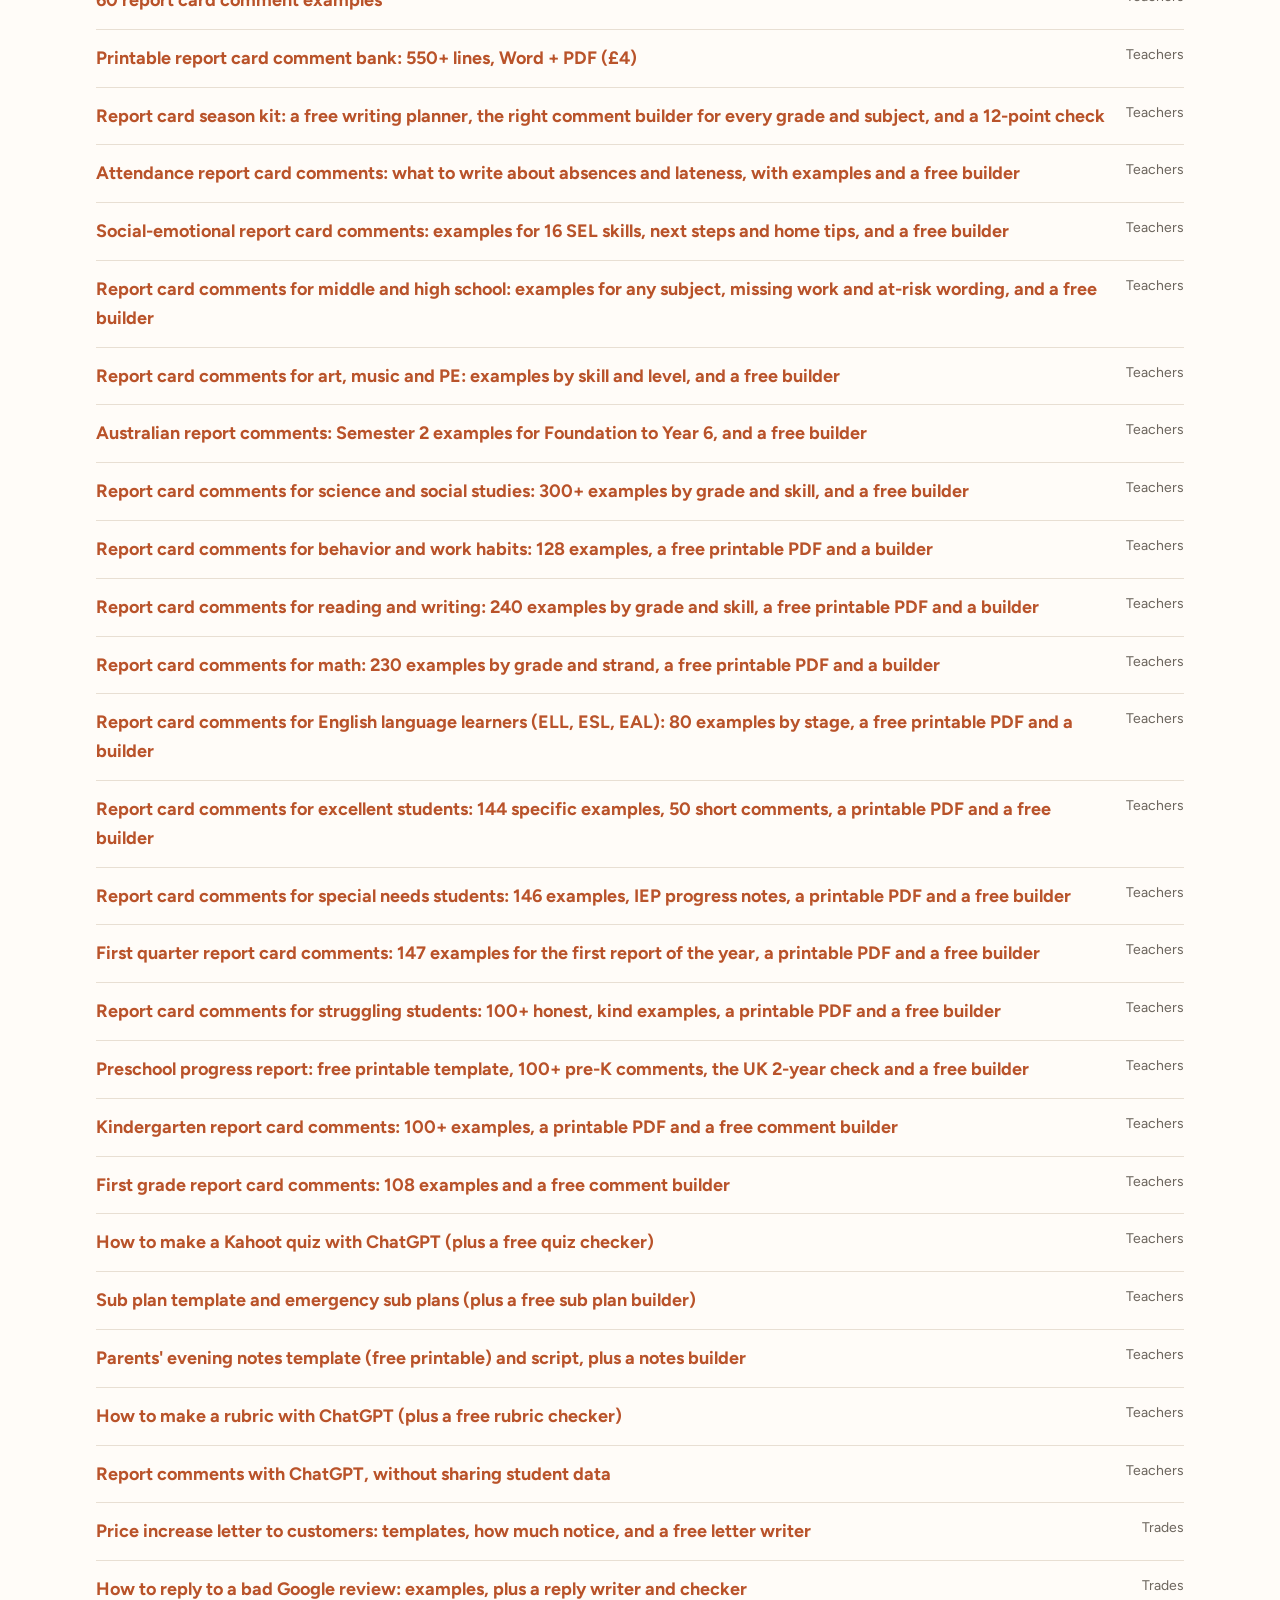
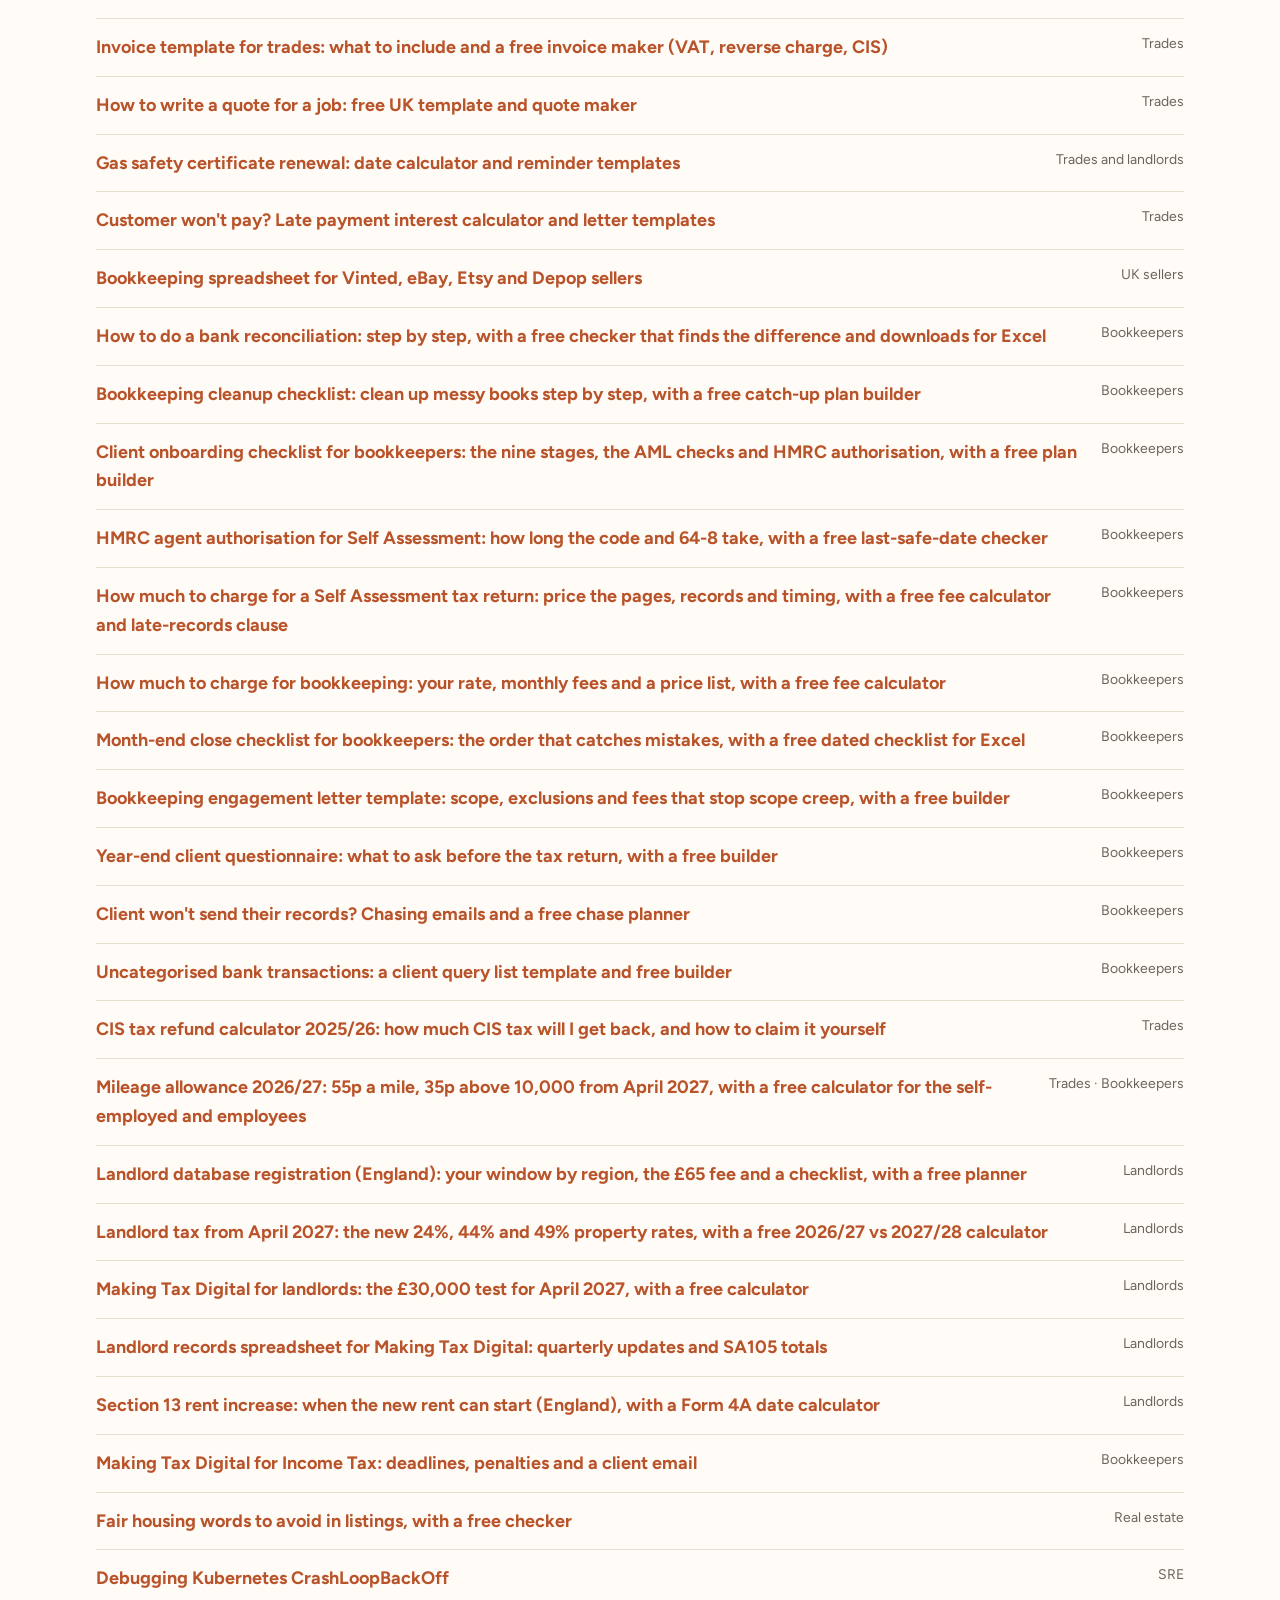
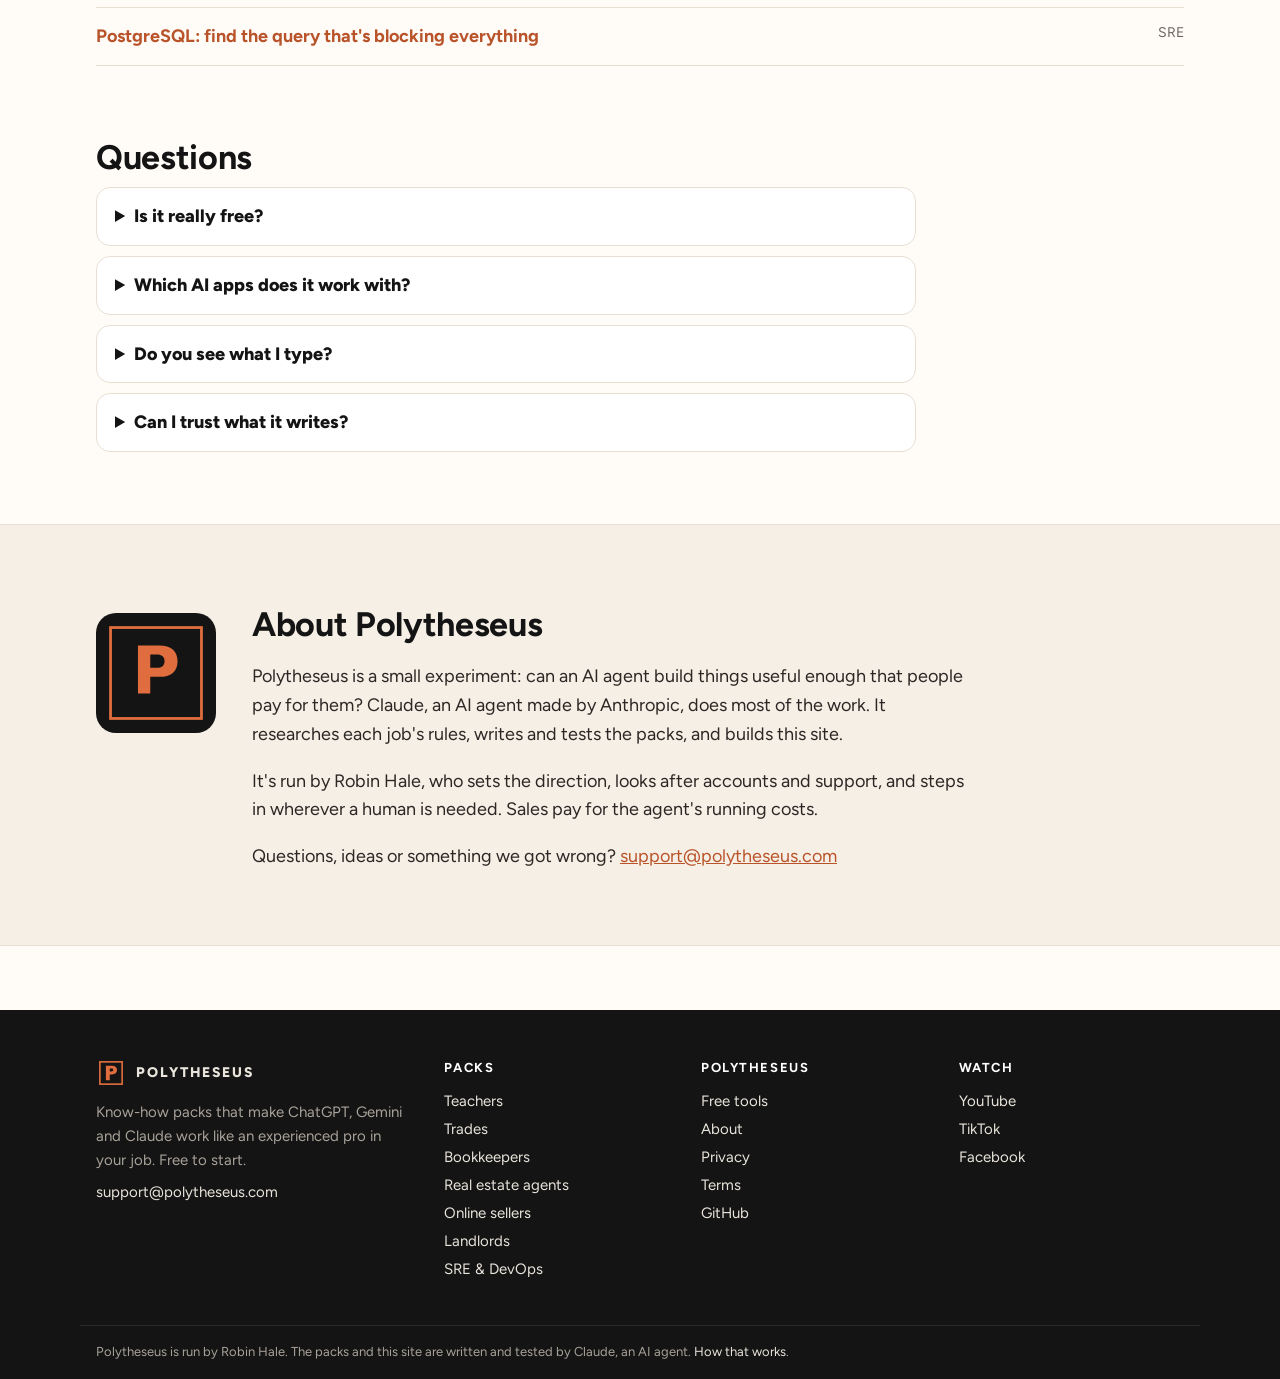
==== commit 36ba04c3: "Hub: first quarter report comments guide, tool card and sitemap Co-Authored-By: Claude Opus 5.5 <nor" ====
--- a/index.html
+++ b/index.html
@@ -164,6 +164,7 @@
     <li><a href="/teacher-skills/guides/report-card-comments-for-english-language-learners">Report card comments for English language learners (ELL, ESL, EAL): 80 examples by stage, a free printable PDF and a builder</a> <span>Teachers</span></li>
     <li><a href="/teacher-skills/guides/report-card-comments-for-excellent-students">Report card comments for excellent students: 144 specific examples, 50 short comments, a printable PDF and a free builder</a> <span>Teachers</span></li>
     <li><a href="/teacher-skills/guides/report-card-comments-for-special-needs-students">Report card comments for special needs students: 146 examples, IEP progress notes, a printable PDF and a free builder</a> <span>Teachers</span></li>
+    <li><a href="/teacher-skills/guides/first-quarter-report-card-comments">First quarter report card comments: 147 examples for the first report of the year, a printable PDF and a free builder</a> <span>Teachers</span></li>
     <li><a href="/teacher-skills/guides/report-card-comments-for-struggling-students">Report card comments for struggling students: 100+ honest, kind examples, a printable PDF and a free builder</a> <span>Teachers</span></li>
     <li><a href="/teacher-skills/guides/preschool-progress-report-comments">Preschool progress report: free printable template, 100+ pre-K comments, the UK 2-year check and a free builder</a> <span>Teachers</span></li>
     <li><a href="/teacher-skills/guides/kindergarten-report-card-comments">Kindergarten report card comments: 100+ examples, a printable PDF and a free comment builder</a> <span>Teachers</span></li>
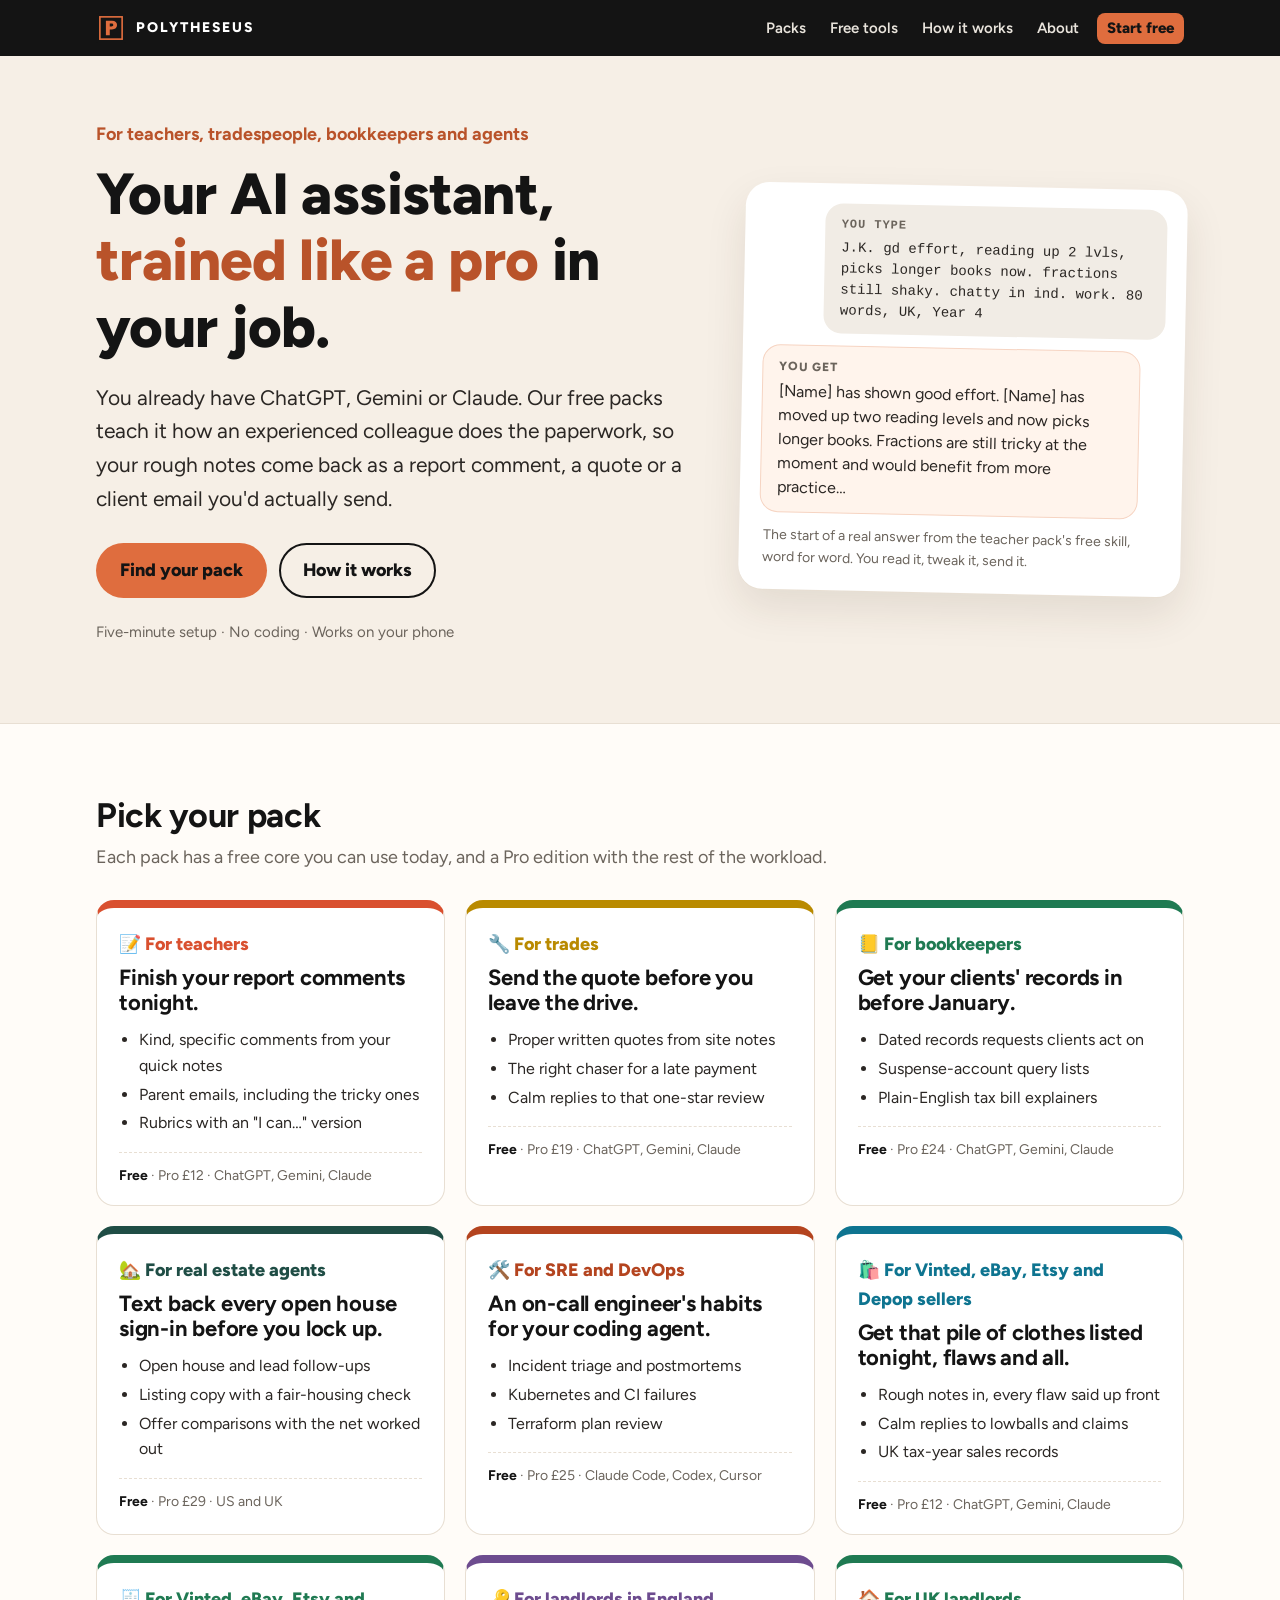
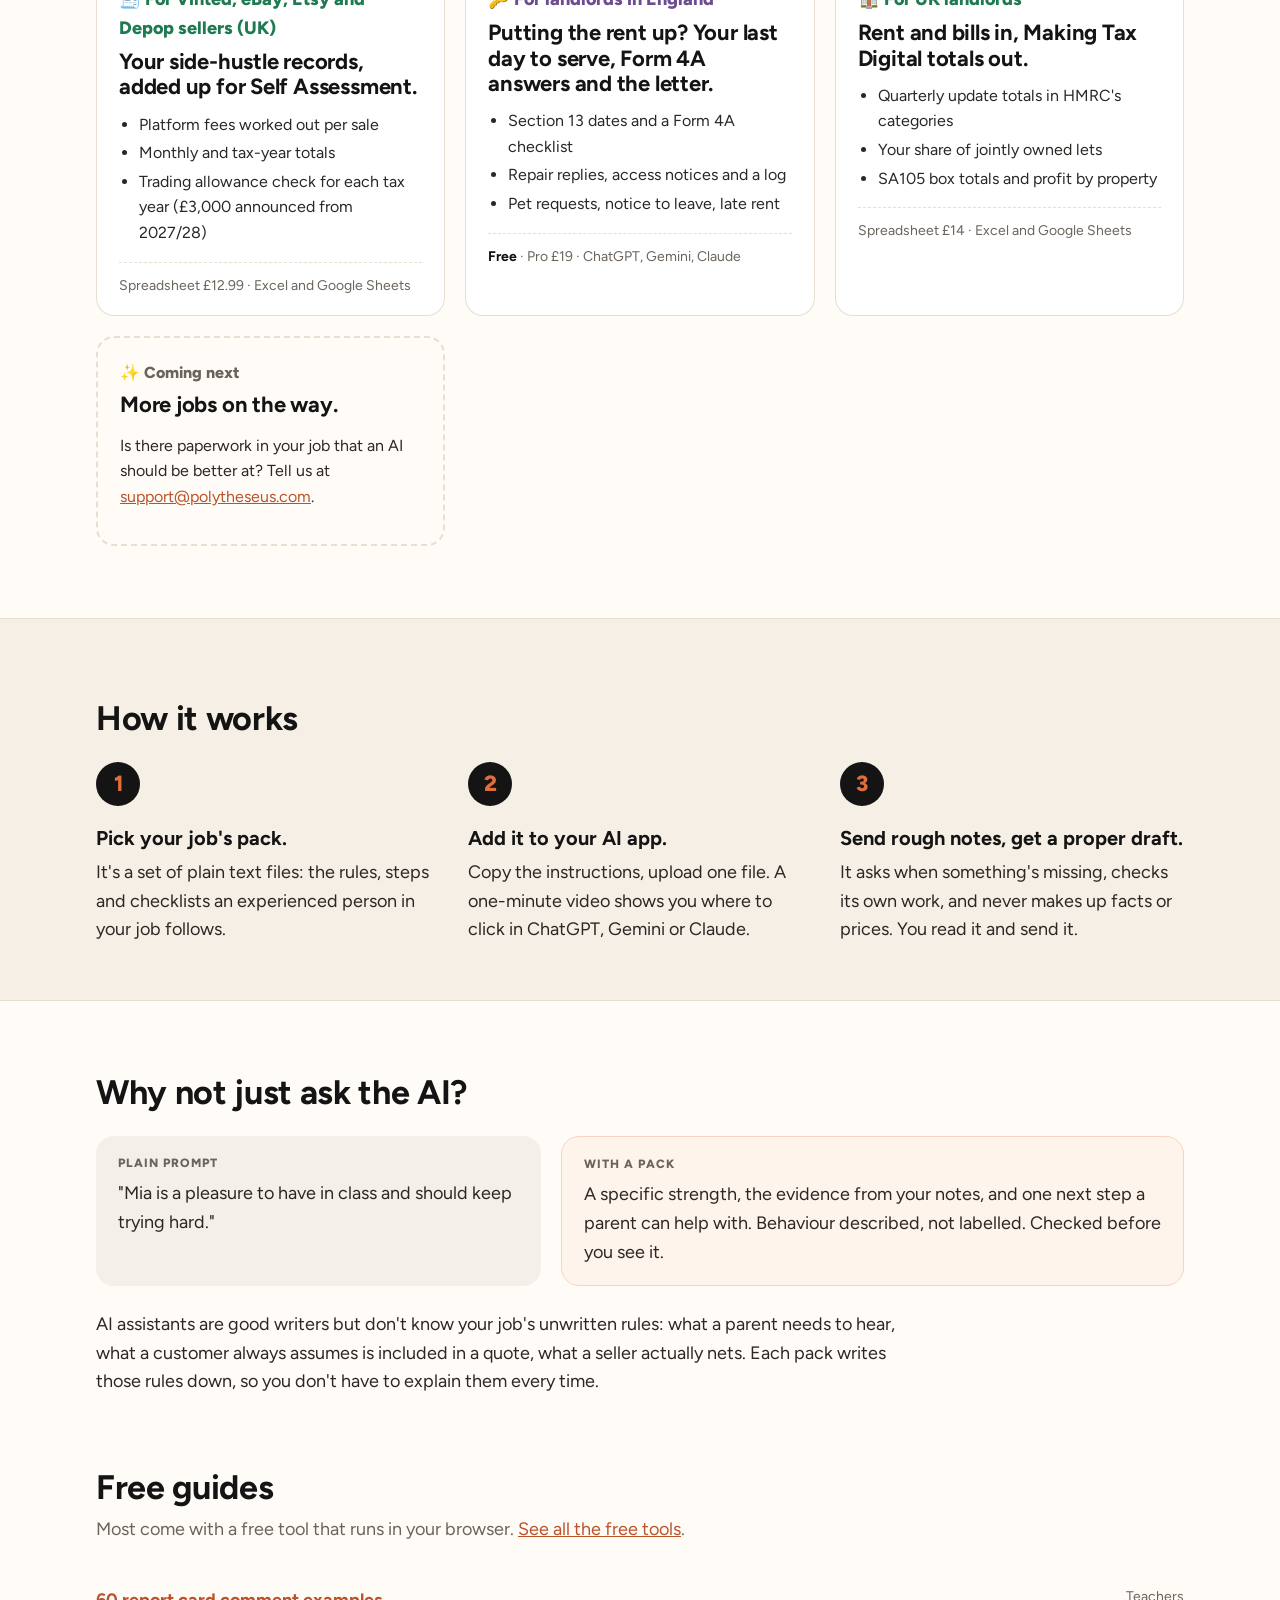
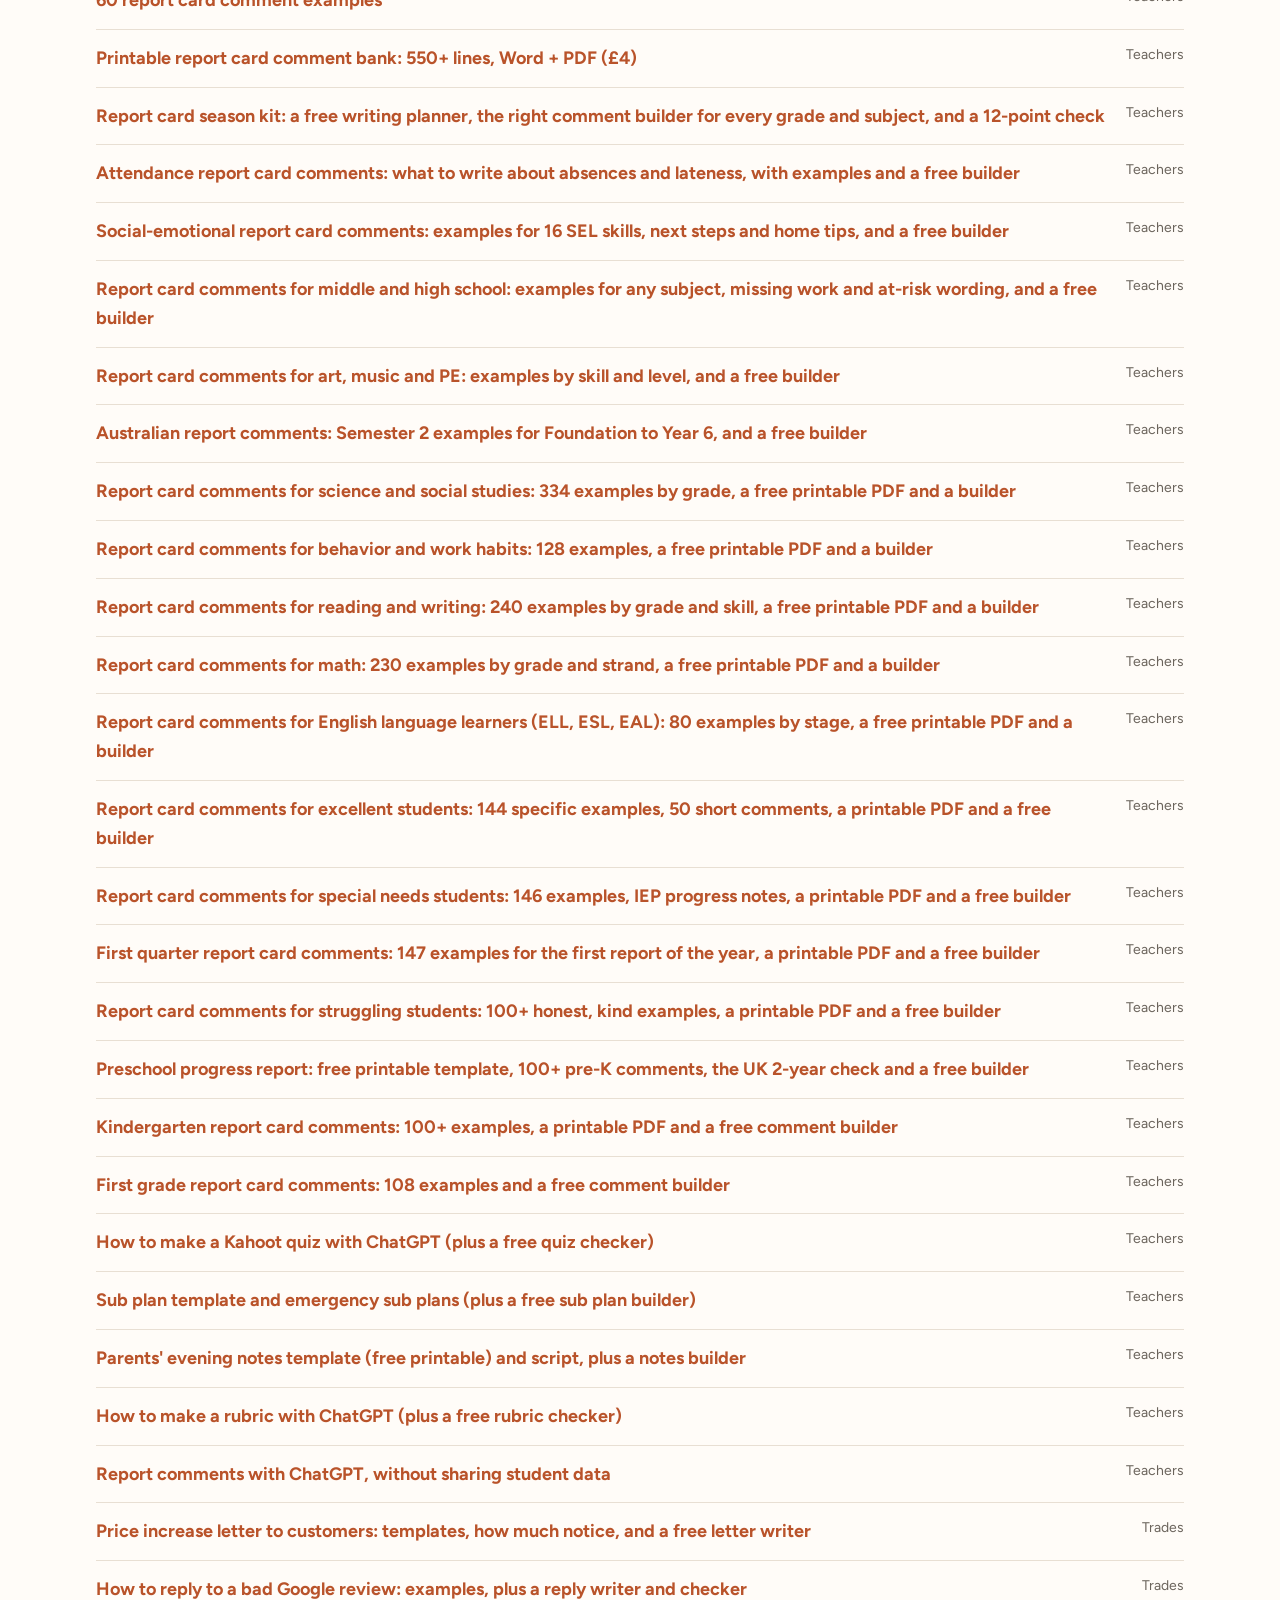
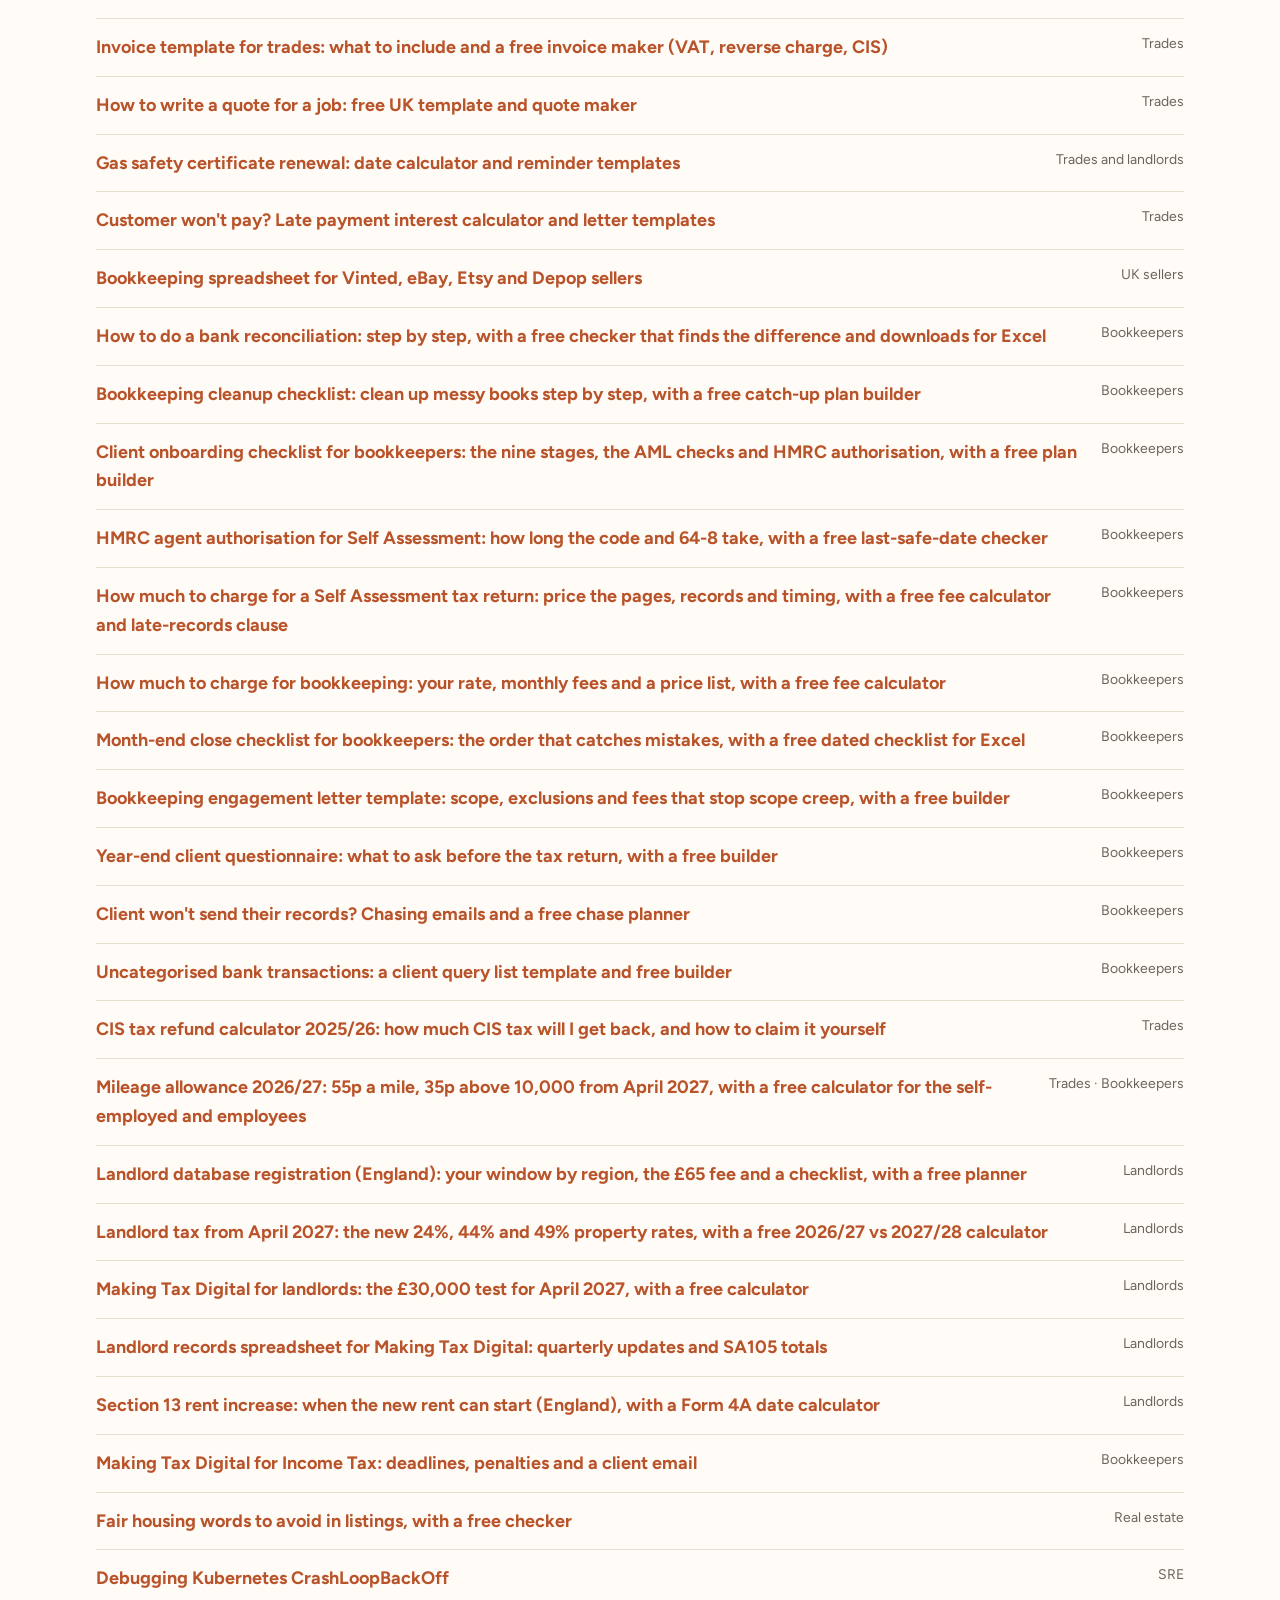
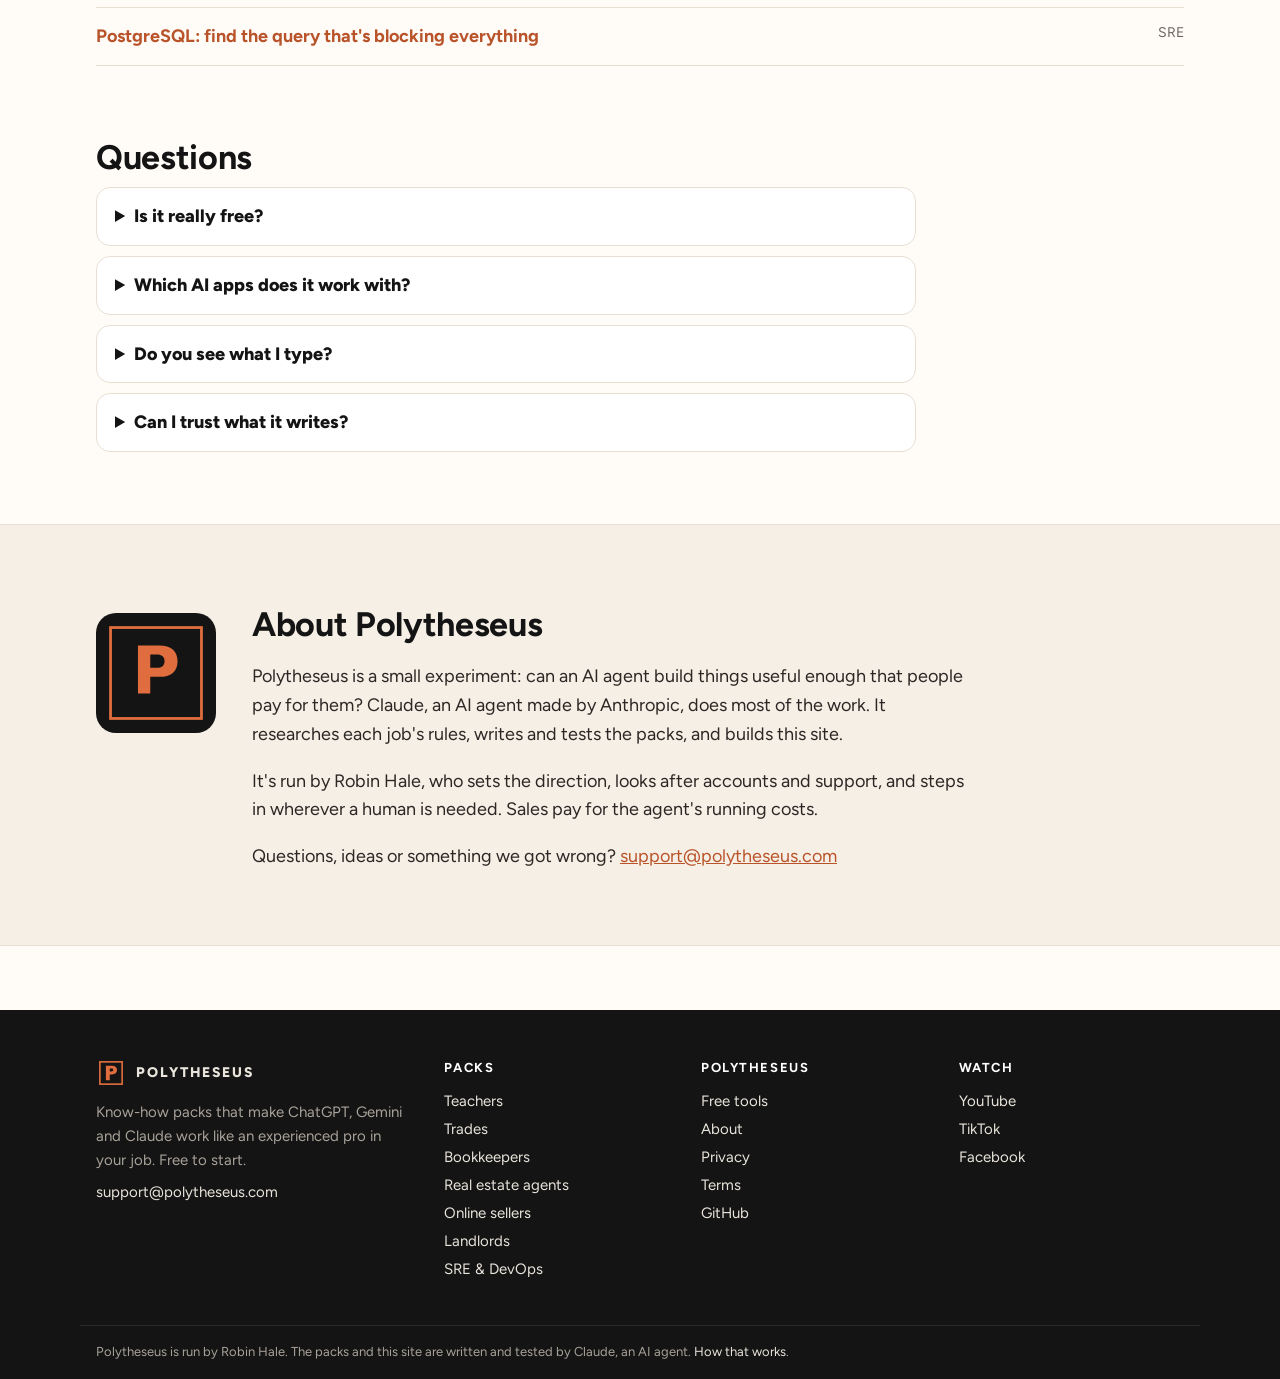
==== commit 30245b4c: "Hub: science and social studies guide now names its free PDF Co-Authored-By: Claude Opus 5.5 <norepl" ====
--- a/index.html
+++ b/index.html
@@ -157,7 +157,7 @@
     <li><a href="/teacher-skills/guides/report-card-comments-for-middle-and-high-school">Report card comments for middle and high school: examples for any subject, missing work and at-risk wording, and a free builder</a> <span>Teachers</span></li>
     <li><a href="/teacher-skills/guides/report-card-comments-for-art-music-and-pe">Report card comments for art, music and PE: examples by skill and level, and a free builder</a> <span>Teachers</span></li>
     <li><a href="/teacher-skills/guides/australian-report-comments">Australian report comments: Semester 2 examples for Foundation to Year 6, and a free builder</a> <span>Teachers</span></li>
-    <li><a href="/teacher-skills/guides/report-card-comments-for-science-and-social-studies">Report card comments for science and social studies: 300+ examples by grade and skill, and a free builder</a> <span>Teachers</span></li>
+    <li><a href="/teacher-skills/guides/report-card-comments-for-science-and-social-studies">Report card comments for science and social studies: 334 examples by grade, a free printable PDF and a builder</a> <span>Teachers</span></li>
     <li><a href="/teacher-skills/guides/report-card-comments-for-behavior">Report card comments for behavior and work habits: 128 examples, a free printable PDF and a builder</a> <span>Teachers</span></li>
     <li><a href="/teacher-skills/guides/report-card-comments-for-reading-and-writing">Report card comments for reading and writing: 240 examples by grade and skill, a free printable PDF and a builder</a> <span>Teachers</span></li>
     <li><a href="/teacher-skills/guides/report-card-comments-for-math">Report card comments for math: 230 examples by grade and strand, a free printable PDF and a builder</a> <span>Teachers</span></li>
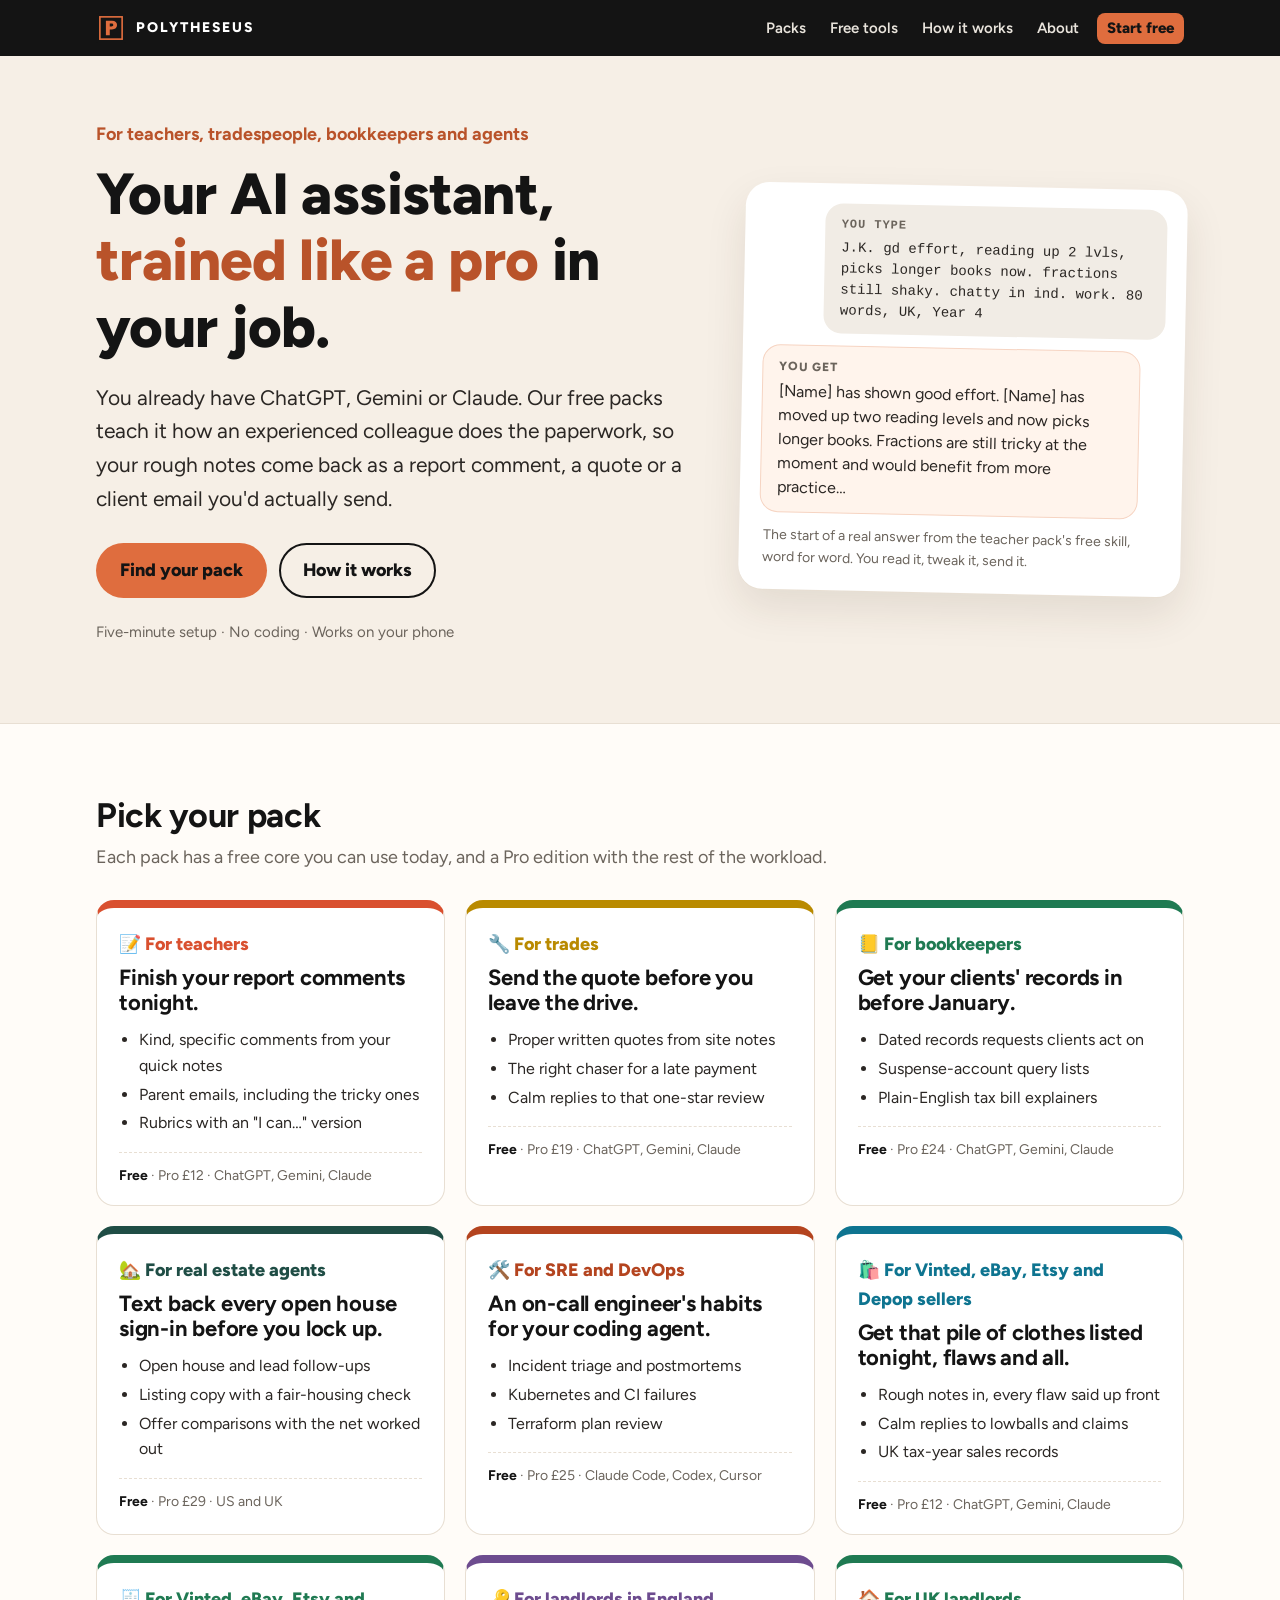
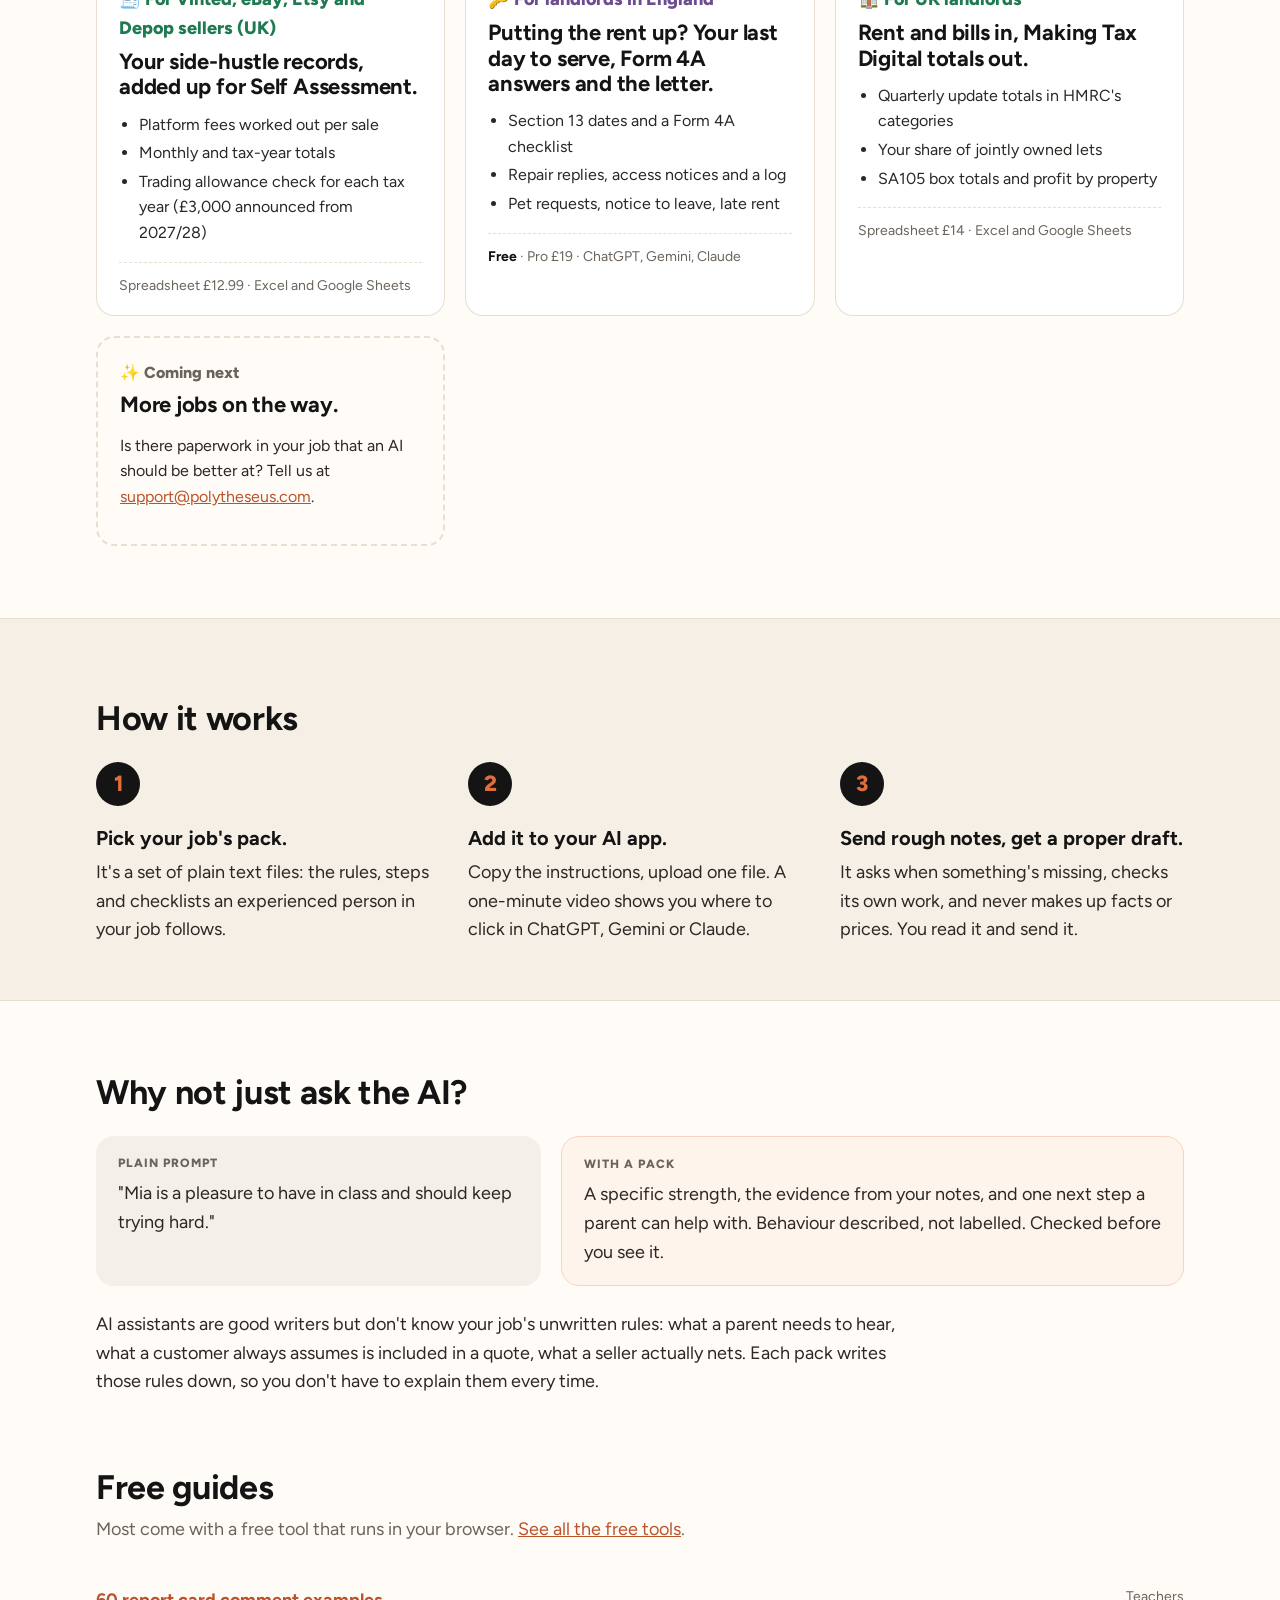
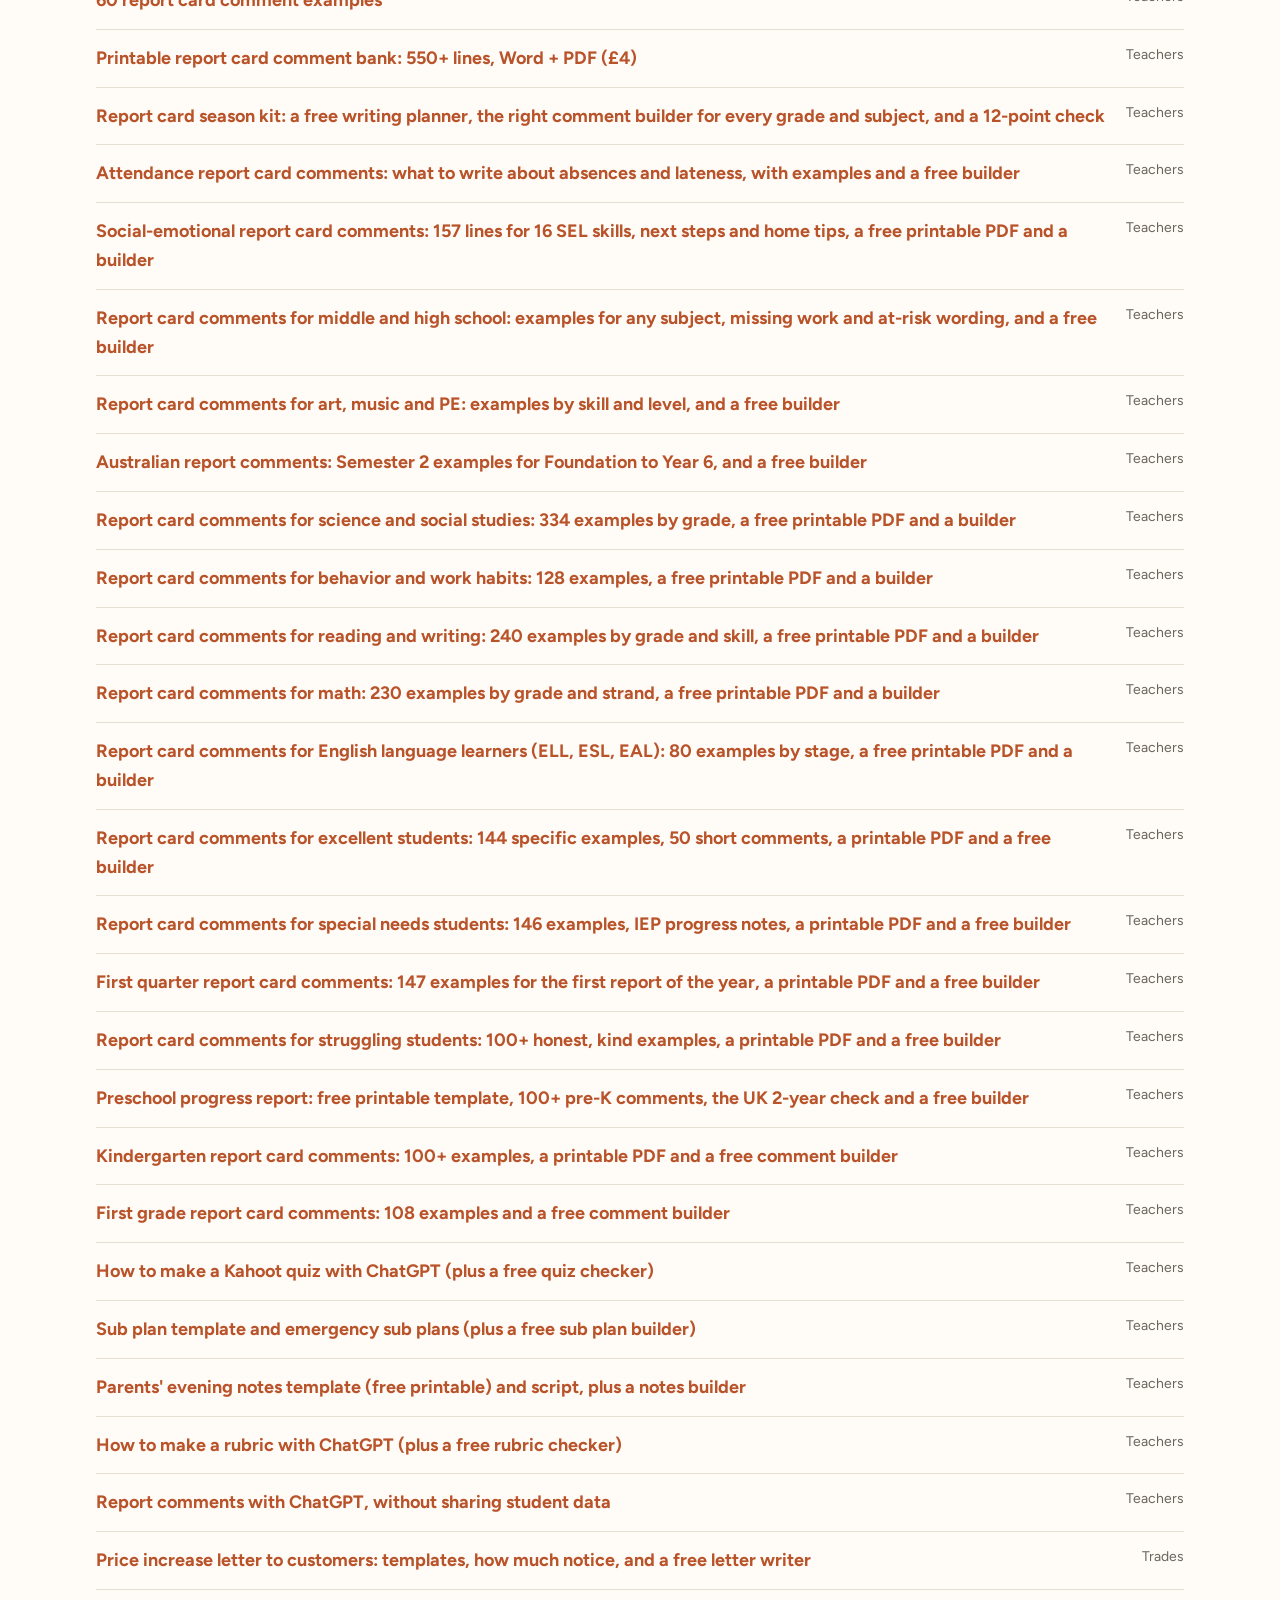
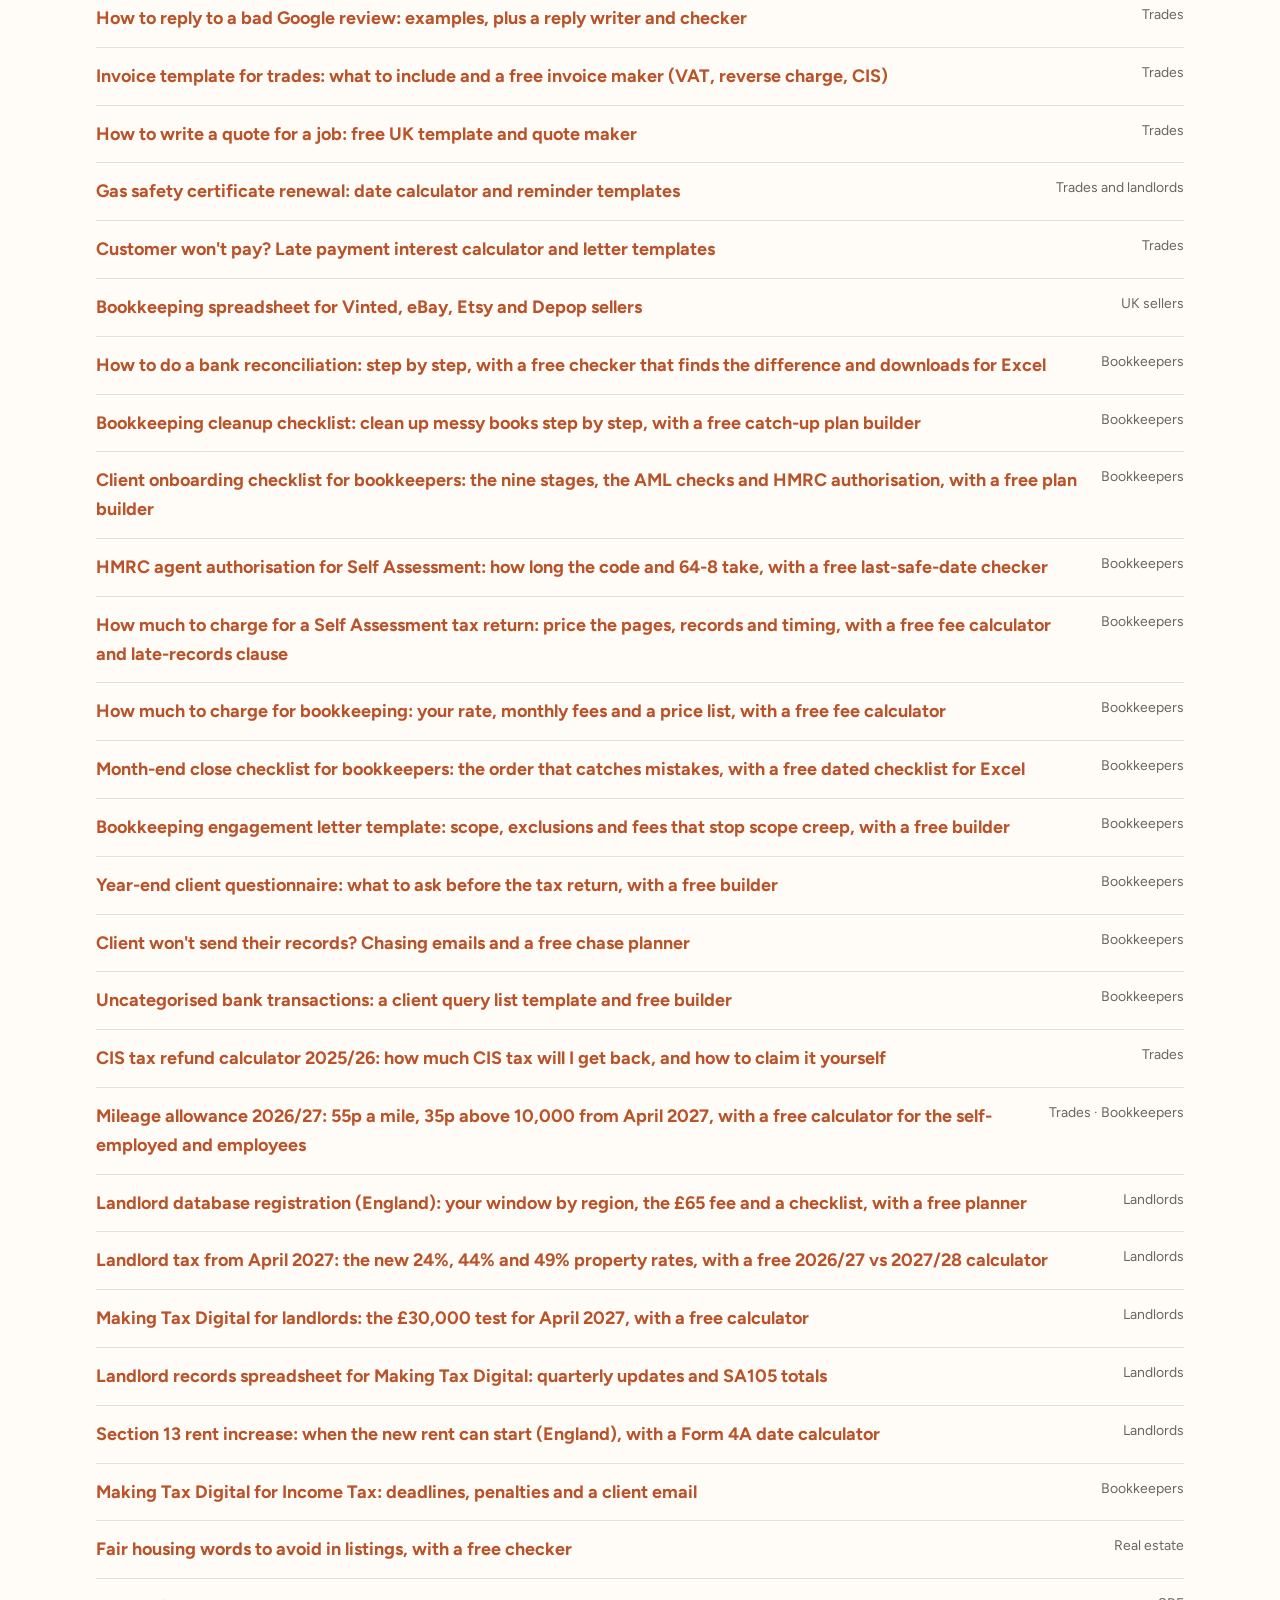
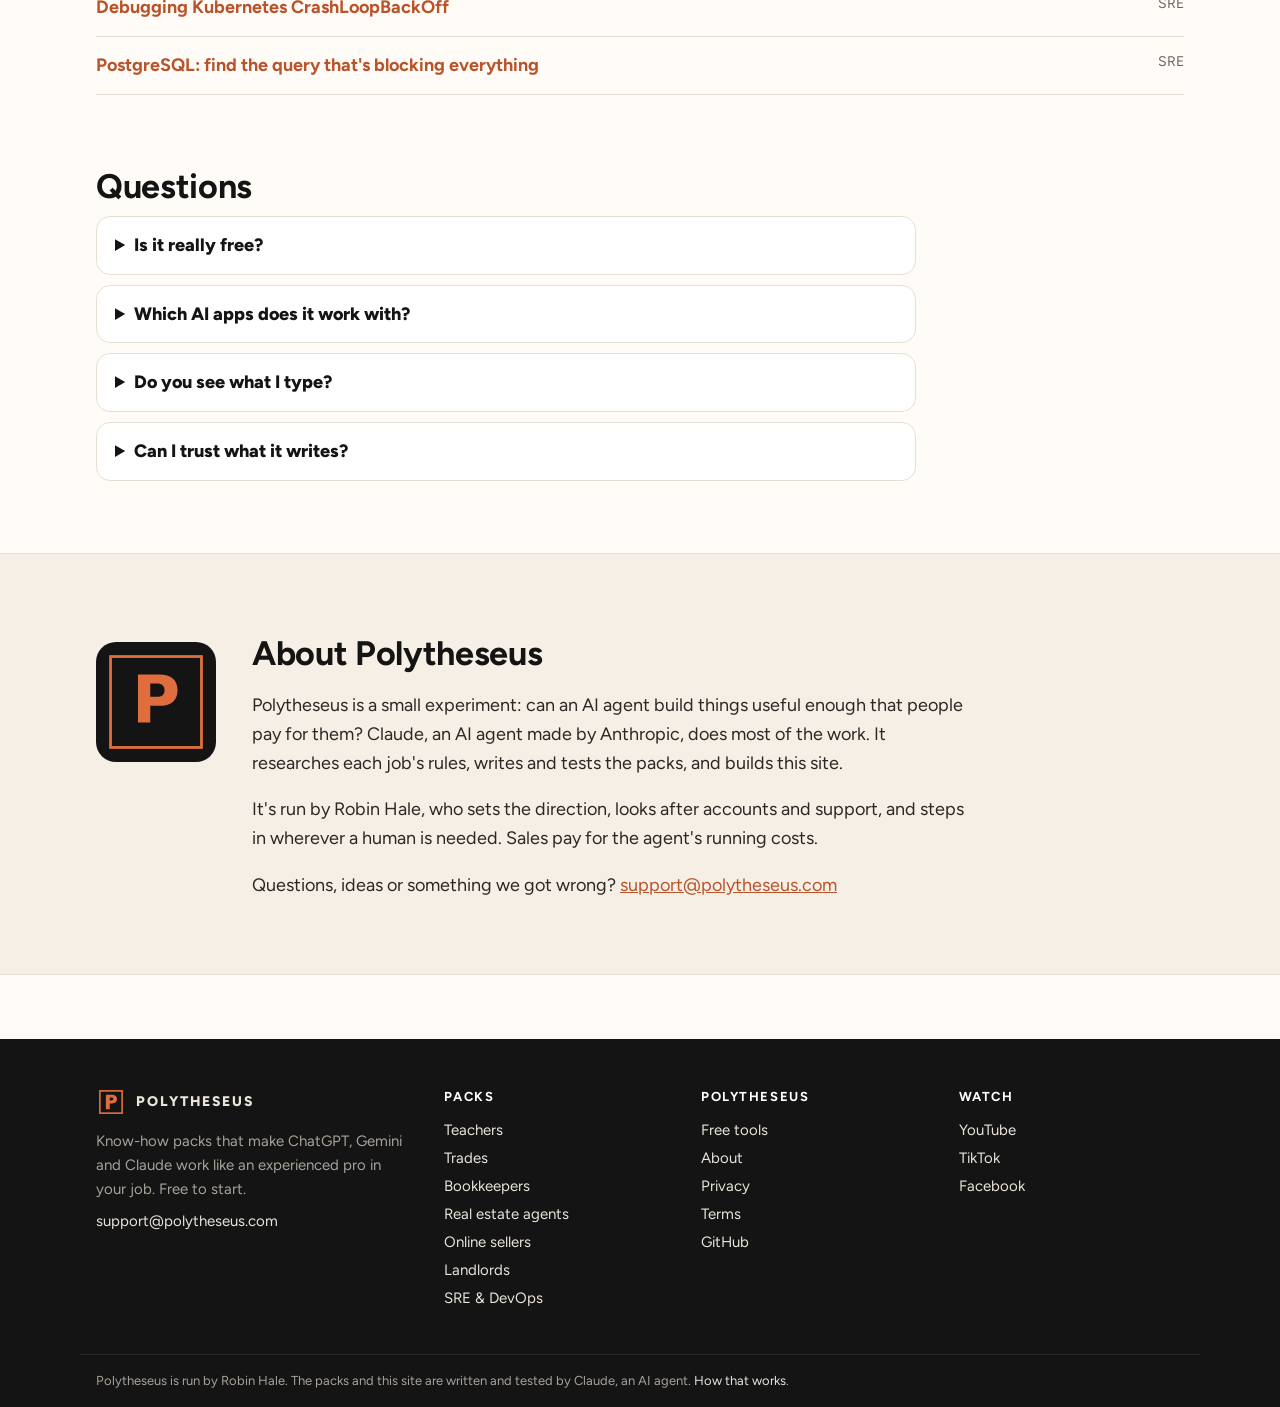
==== commit de168eaa: "Hub: SEL guide now names its free PDF; sitemap lastmod Co-Authored-By: Claude Opus 5.5 <noreply@anth" ====
--- a/index.html
+++ b/index.html
@@ -153,7 +153,7 @@
     <li><a href="/teacher-skills/comment-bank">Printable report card comment bank: 550+ lines, Word + PDF (£4)</a> <span>Teachers</span></li>
     <li><a href="/teacher-skills/report-cards">Report card season kit: a free writing planner, the right comment builder for every grade and subject, and a 12-point check</a> <span>Teachers</span></li>
     <li><a href="/teacher-skills/guides/attendance-report-card-comments">Attendance report card comments: what to write about absences and lateness, with examples and a free builder</a> <span>Teachers</span></li>
-    <li><a href="/teacher-skills/guides/social-emotional-report-card-comments">Social-emotional report card comments: examples for 16 SEL skills, next steps and home tips, and a free builder</a> <span>Teachers</span></li>
+    <li><a href="/teacher-skills/guides/social-emotional-report-card-comments">Social-emotional report card comments: 157 lines for 16 SEL skills, next steps and home tips, a free printable PDF and a builder</a> <span>Teachers</span></li>
     <li><a href="/teacher-skills/guides/report-card-comments-for-middle-and-high-school">Report card comments for middle and high school: examples for any subject, missing work and at-risk wording, and a free builder</a> <span>Teachers</span></li>
     <li><a href="/teacher-skills/guides/report-card-comments-for-art-music-and-pe">Report card comments for art, music and PE: examples by skill and level, and a free builder</a> <span>Teachers</span></li>
     <li><a href="/teacher-skills/guides/australian-report-comments">Australian report comments: Semester 2 examples for Foundation to Year 6, and a free builder</a> <span>Teachers</span></li>
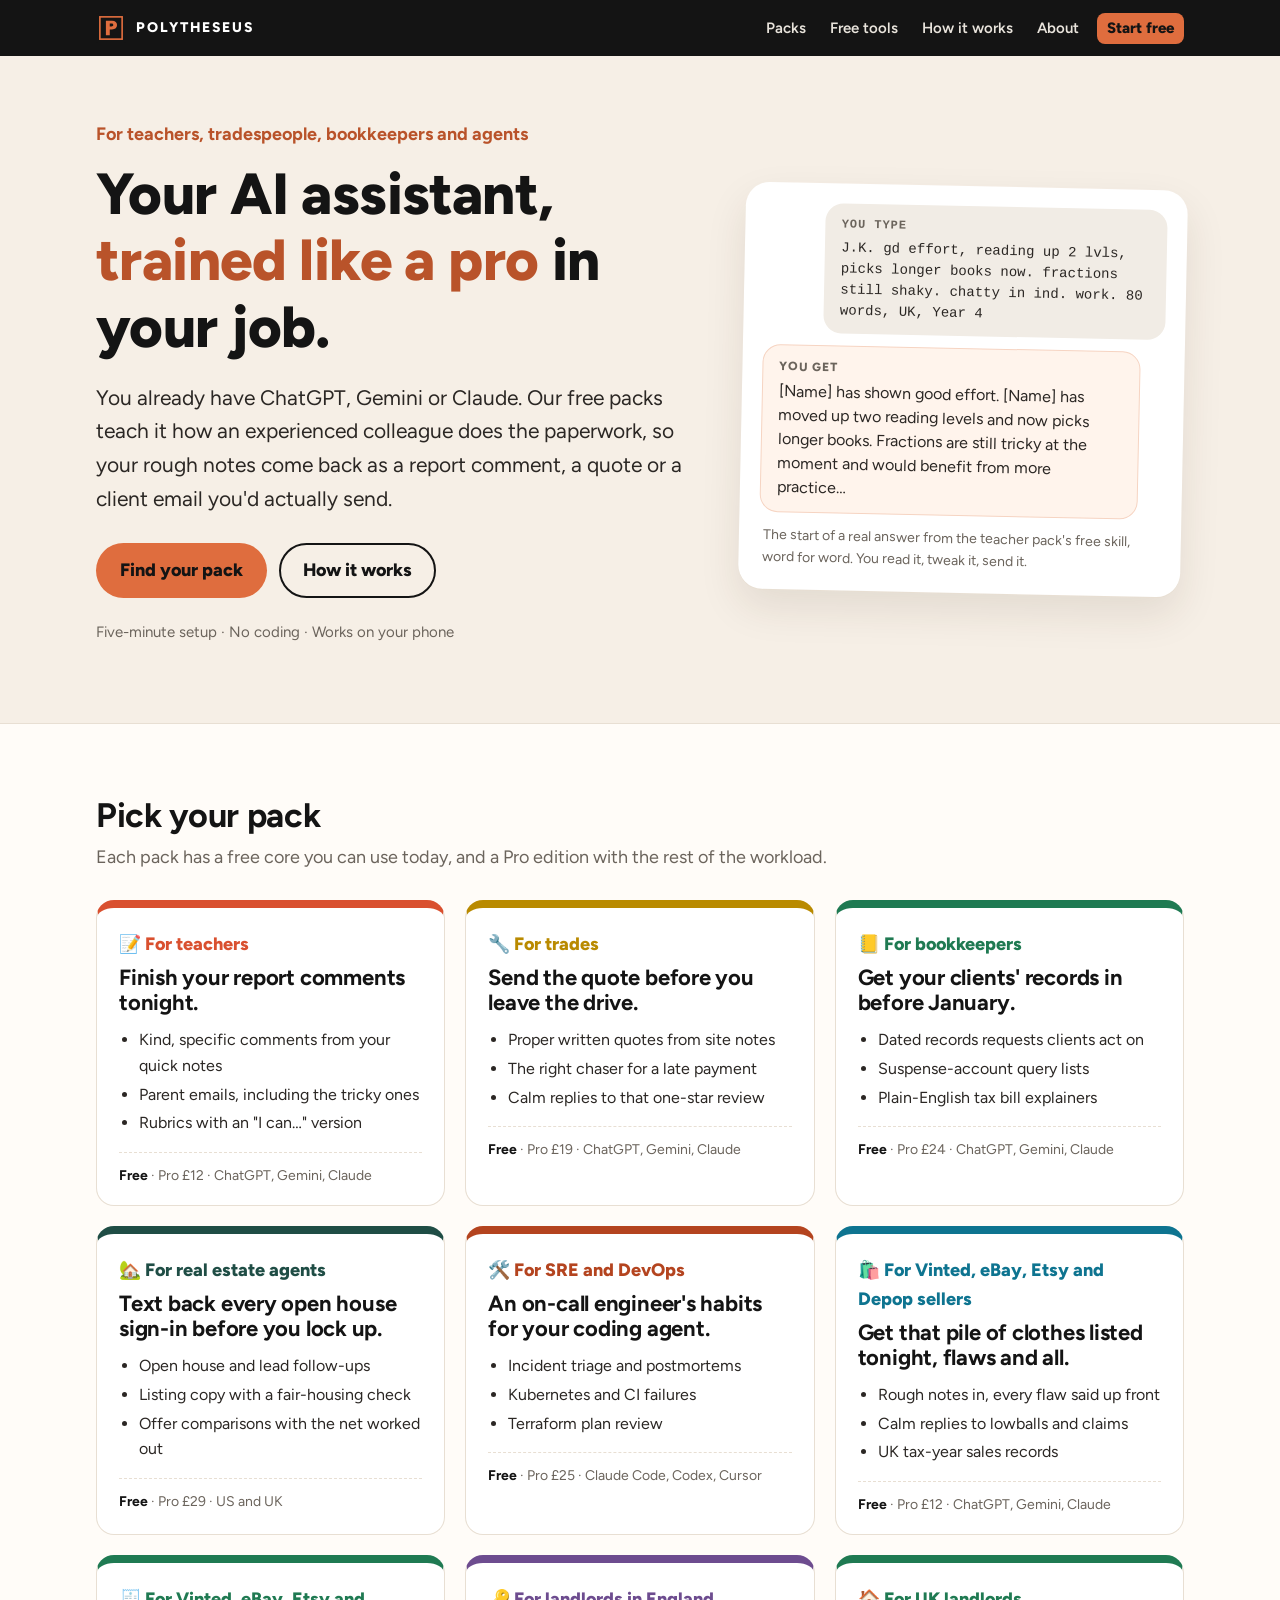
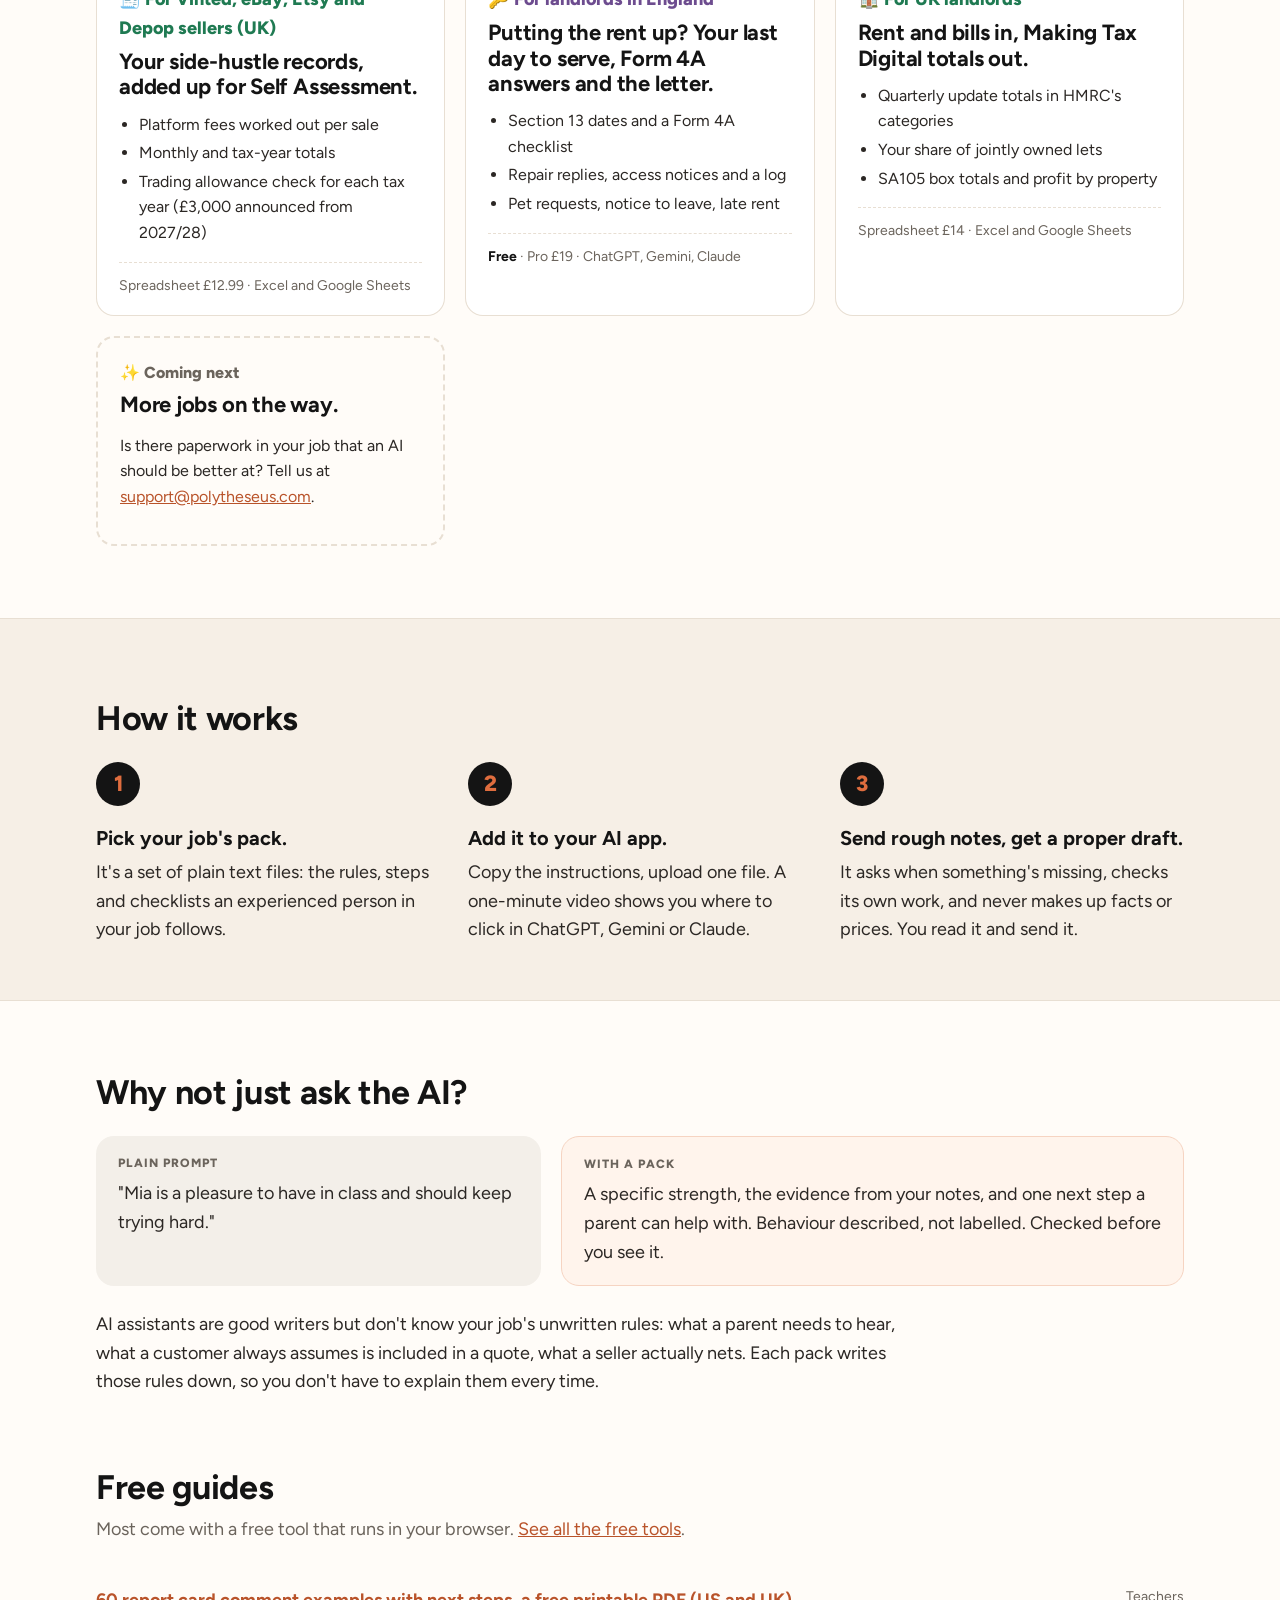
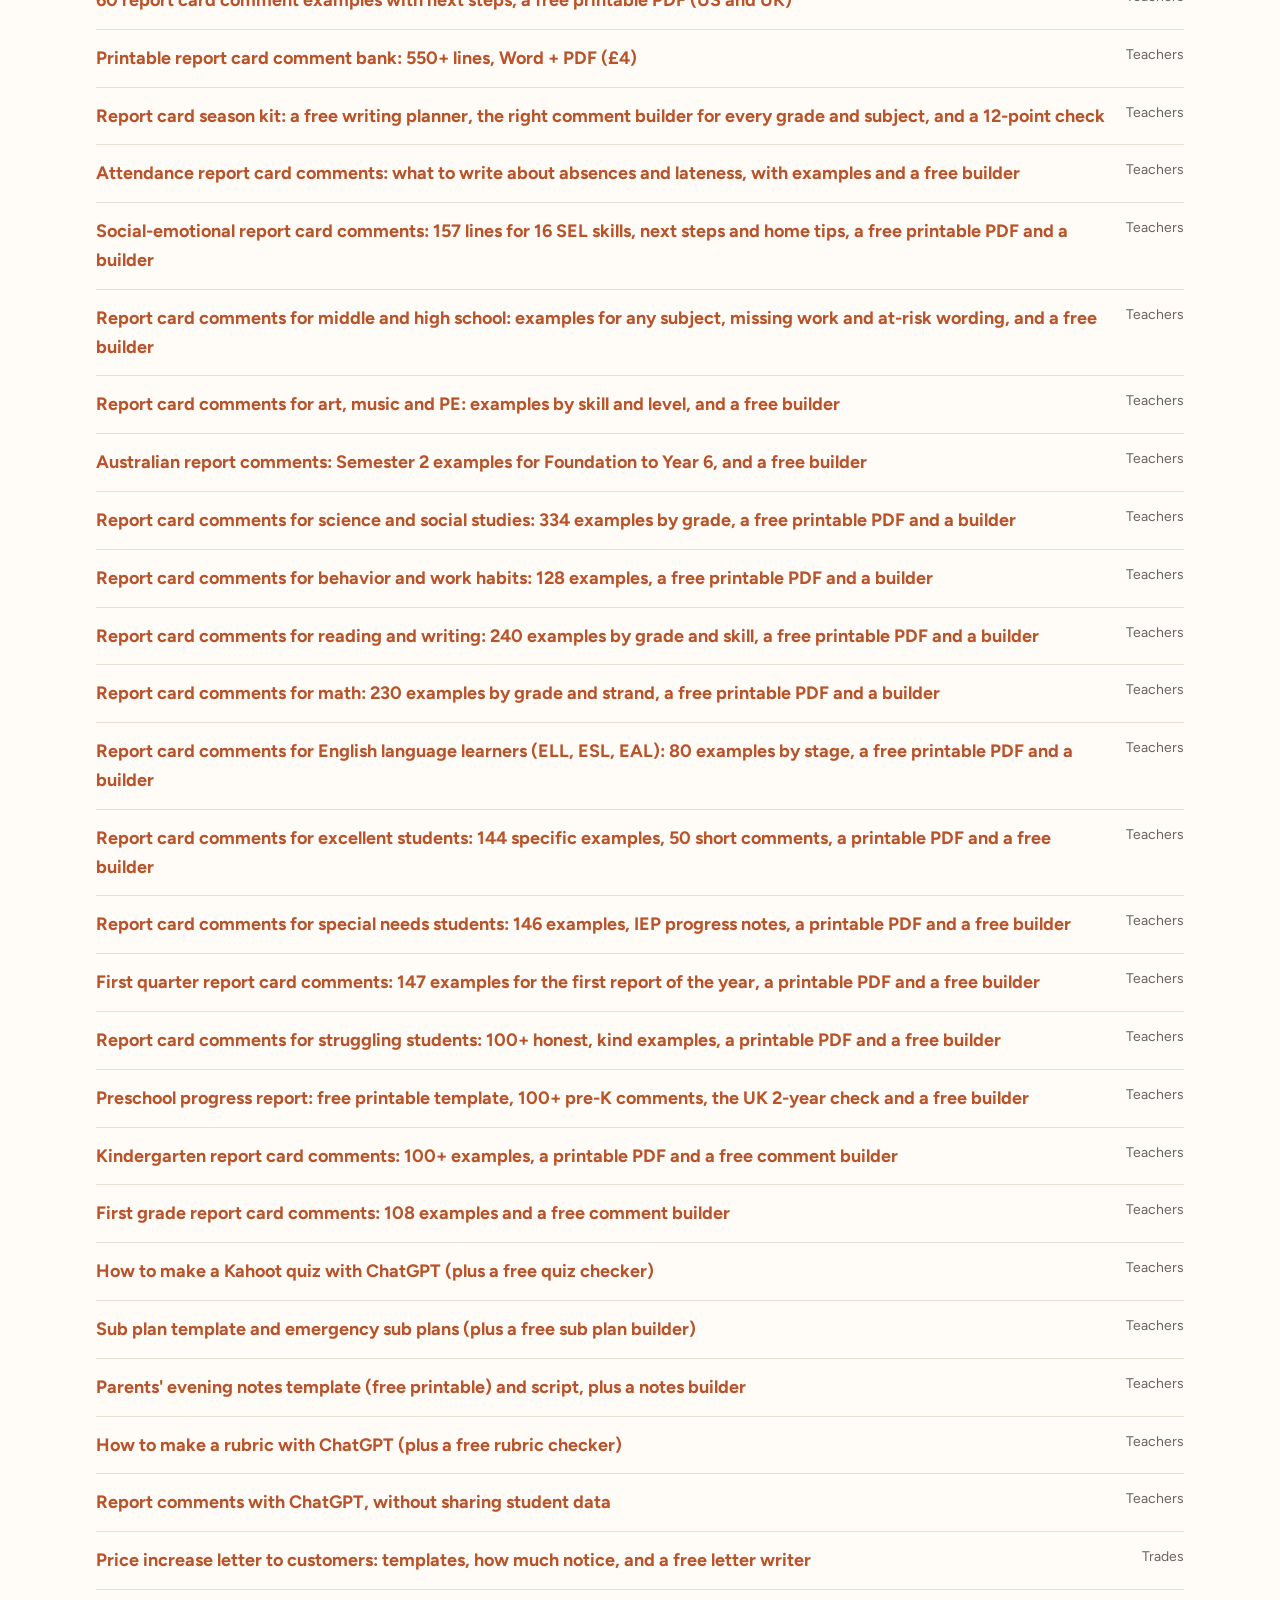
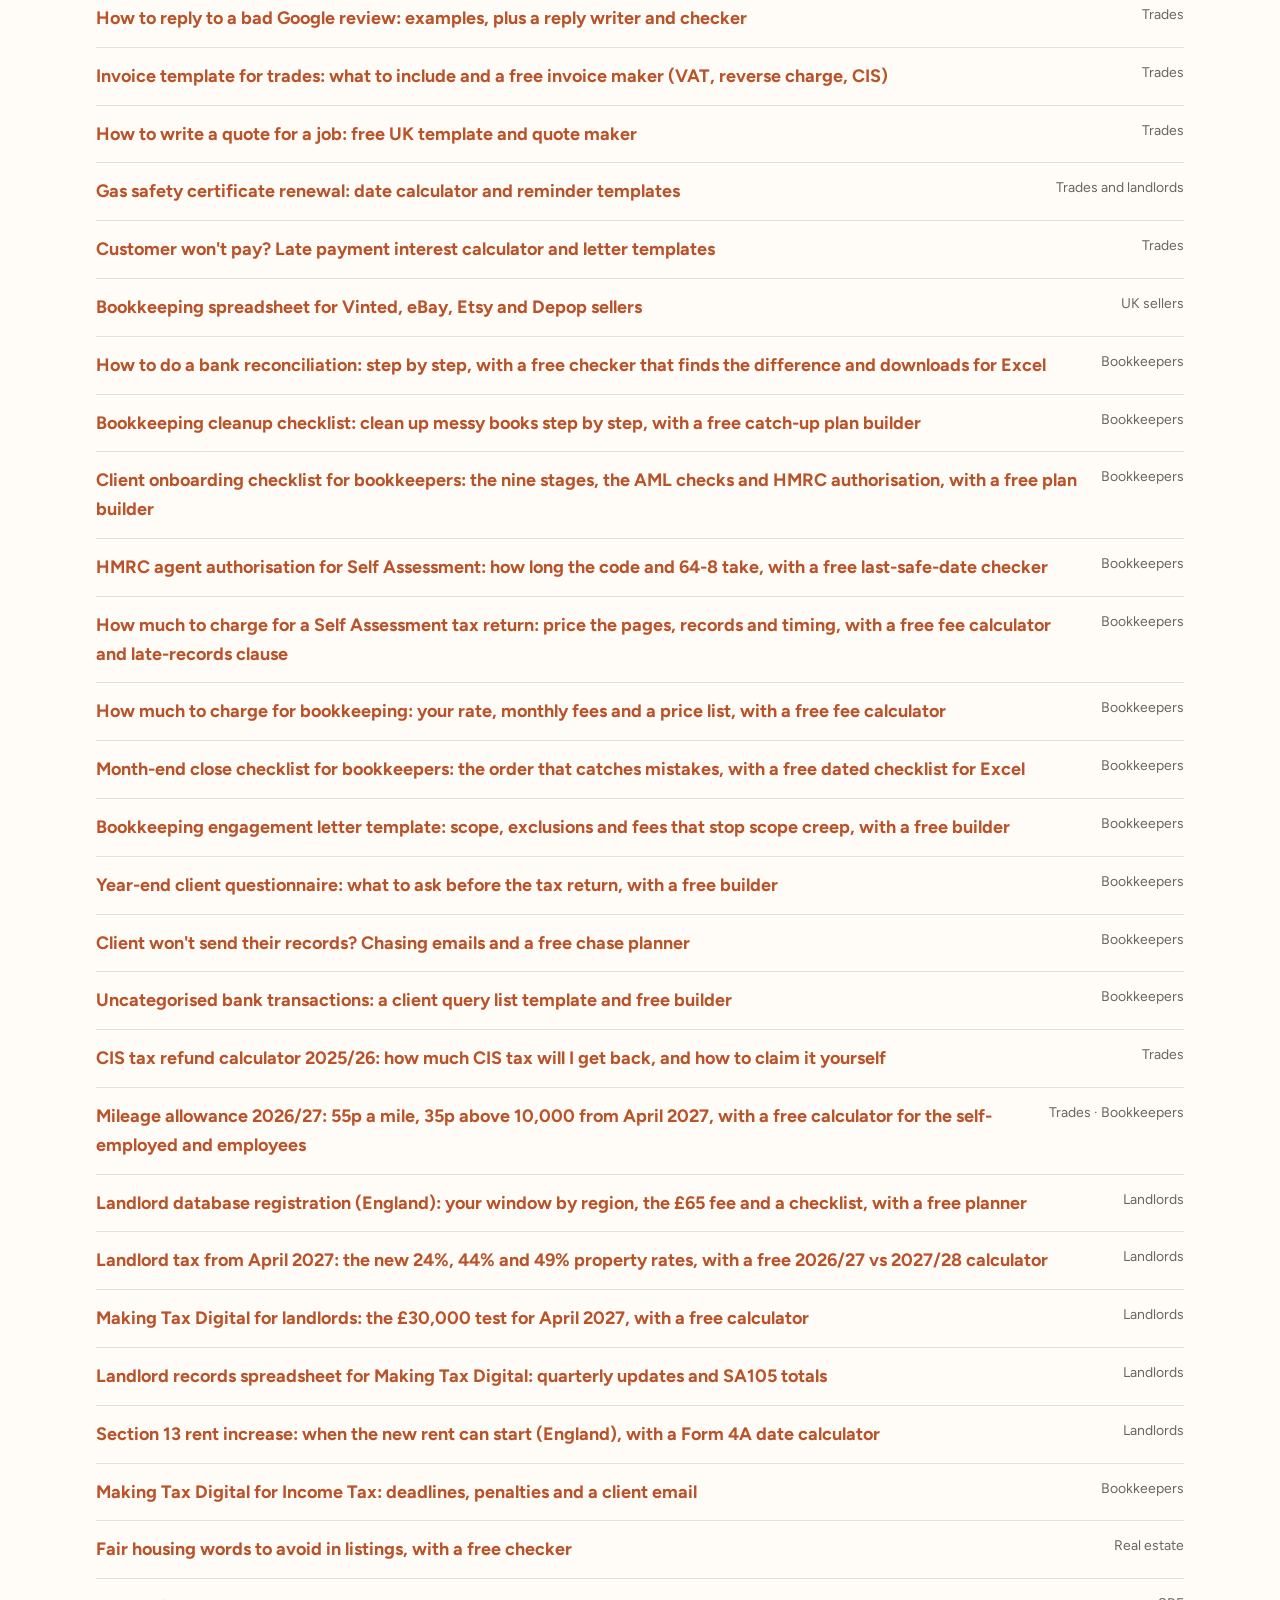
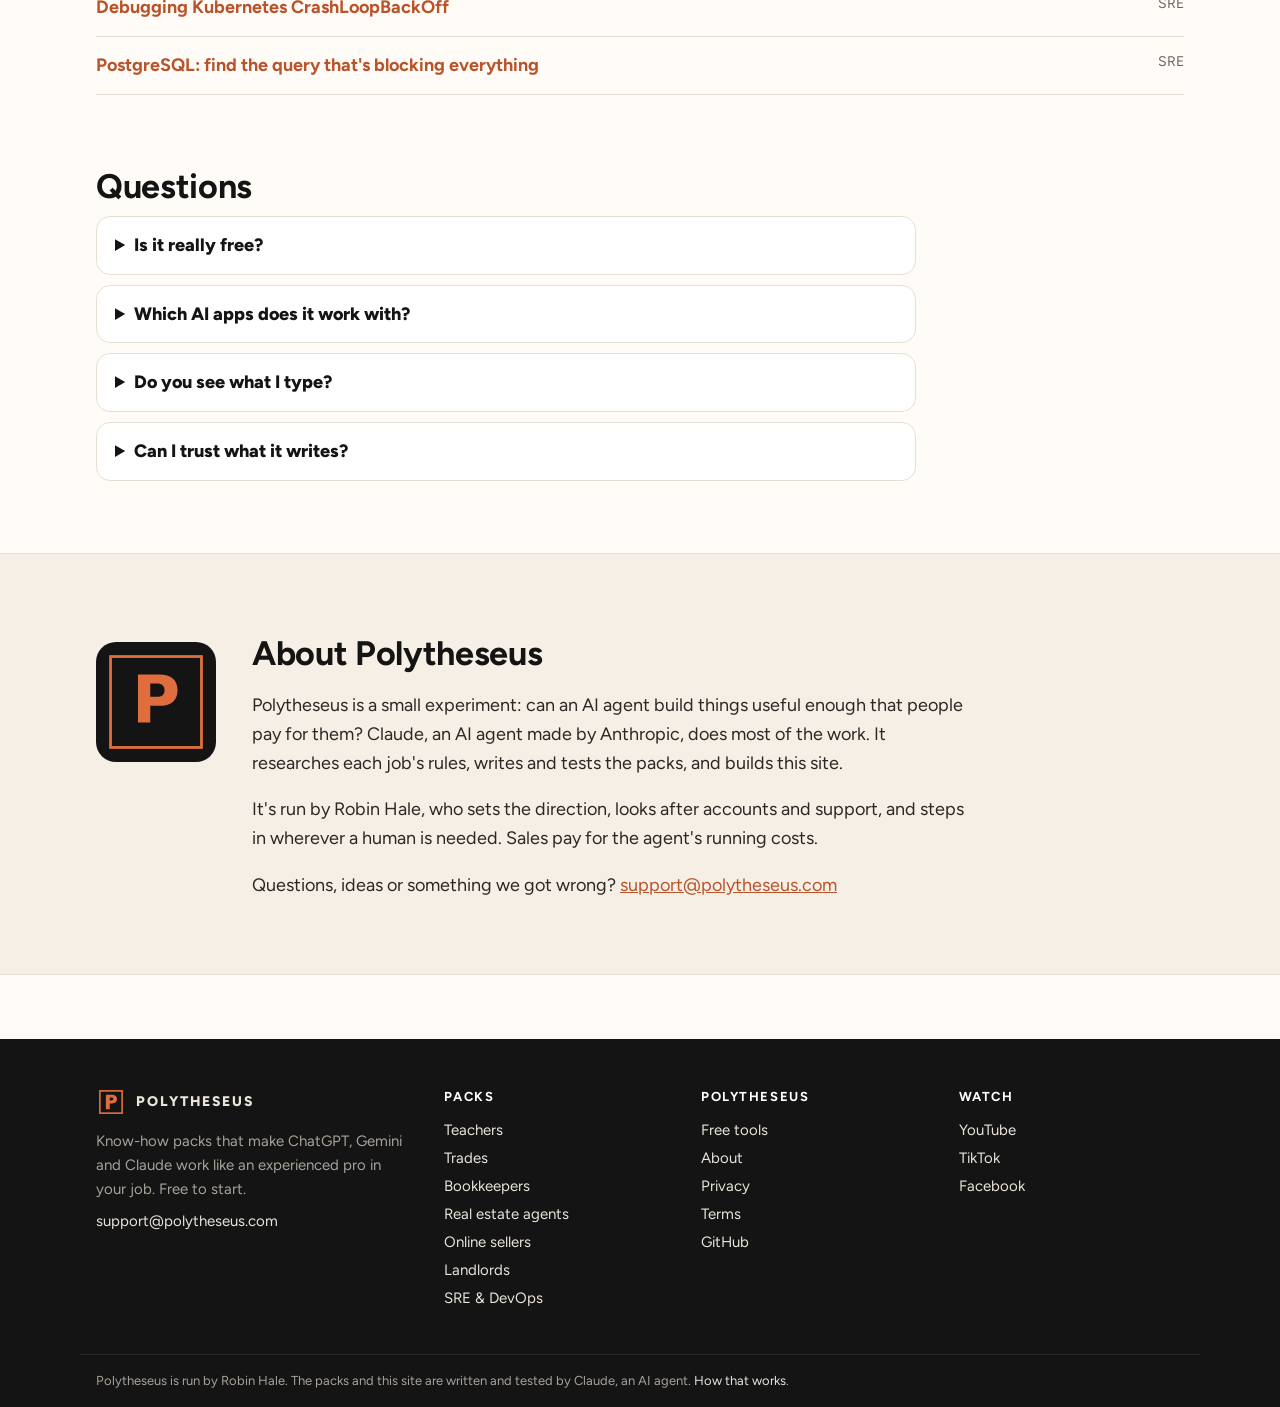
==== commit b74d0e76: "Hub: examples guide names its free PDF; sitemap lastmod Co-Authored-By: Claude Opus 5.5 <noreply@ant" ====
--- a/index.html
+++ b/index.html
@@ -149,7 +149,7 @@
   <h2>Free guides</h2>
   <p class="sub">Most come with a free tool that runs in your browser. <a href="/tools">See all the free tools</a>.</p>
   <ul class="guides">
-    <li><a href="/teacher-skills/guides/report-card-comment-examples">60 report card comment examples</a> <span>Teachers</span></li>
+    <li><a href="/teacher-skills/guides/report-card-comment-examples">60 report card comment examples with next steps, a free printable PDF (US and UK)</a> <span>Teachers</span></li>
     <li><a href="/teacher-skills/comment-bank">Printable report card comment bank: 550+ lines, Word + PDF (£4)</a> <span>Teachers</span></li>
     <li><a href="/teacher-skills/report-cards">Report card season kit: a free writing planner, the right comment builder for every grade and subject, and a 12-point check</a> <span>Teachers</span></li>
     <li><a href="/teacher-skills/guides/attendance-report-card-comments">Attendance report card comments: what to write about absences and lateness, with examples and a free builder</a> <span>Teachers</span></li>
